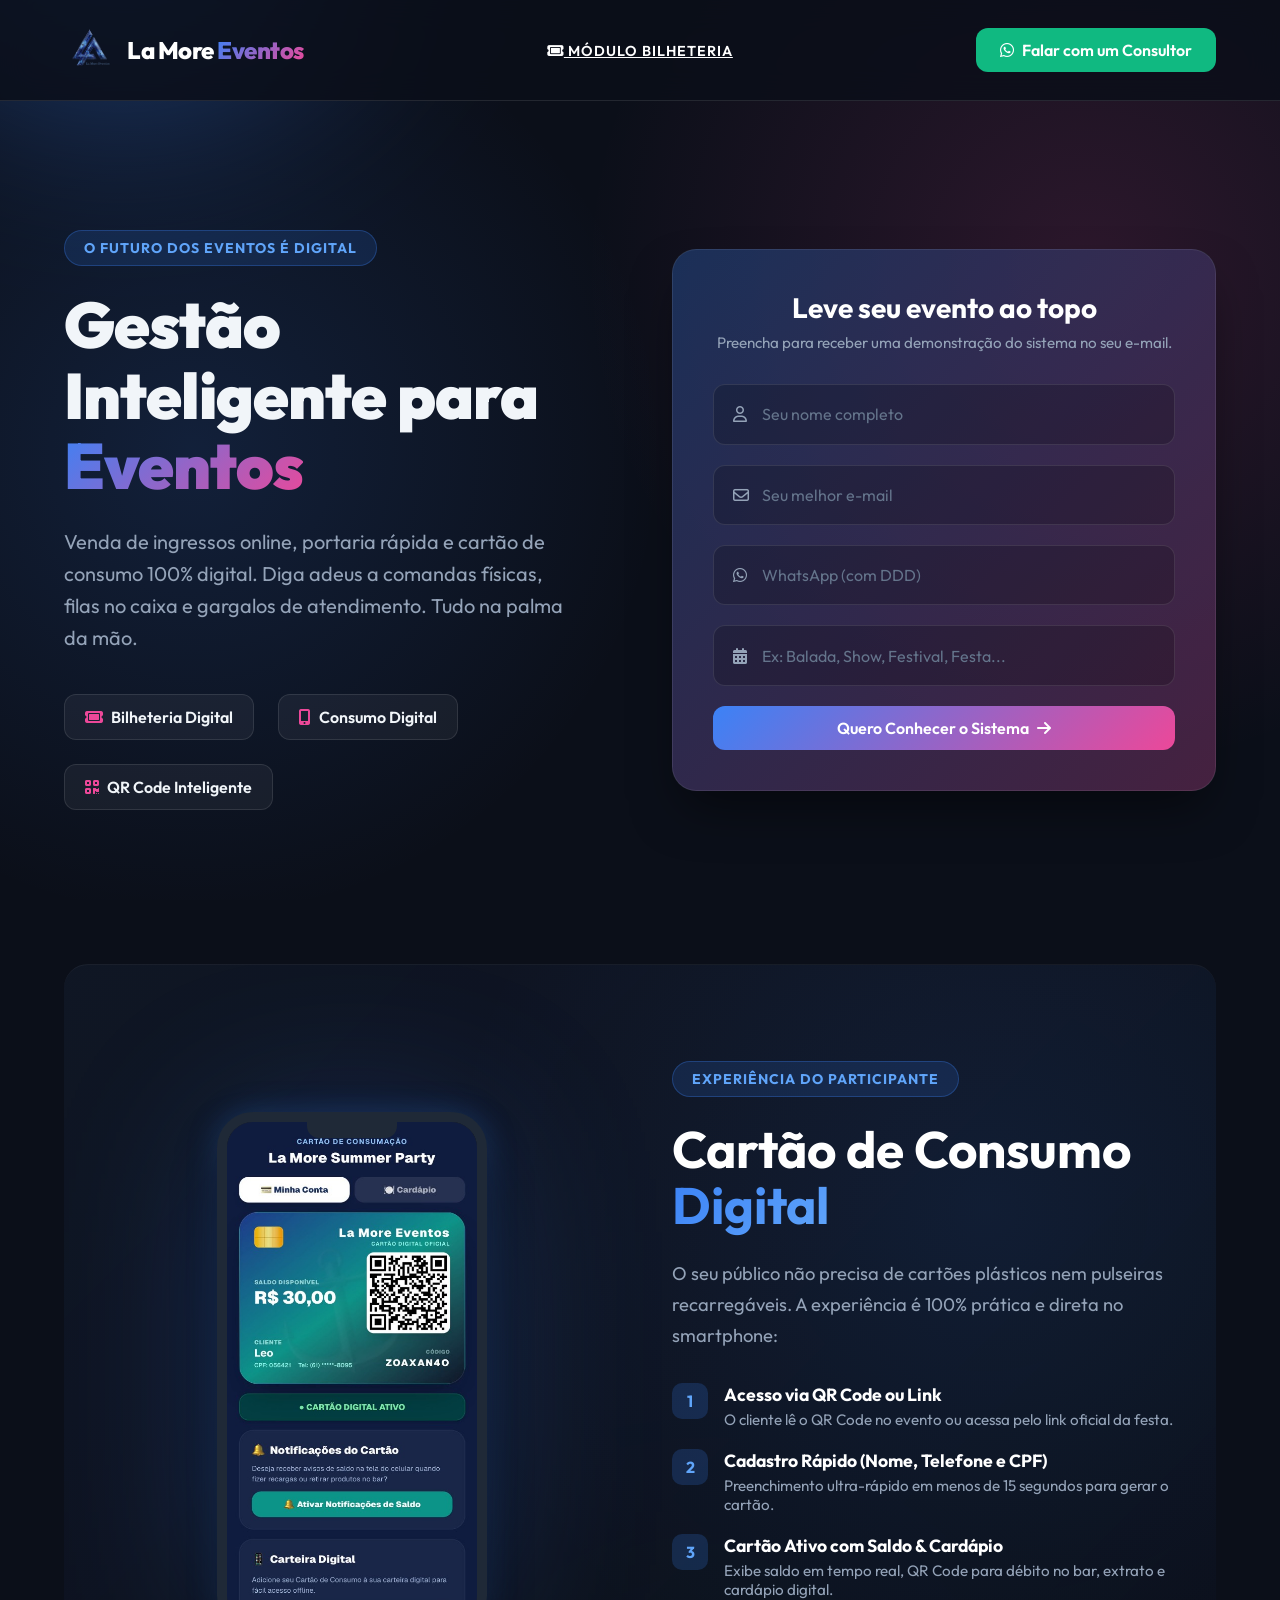
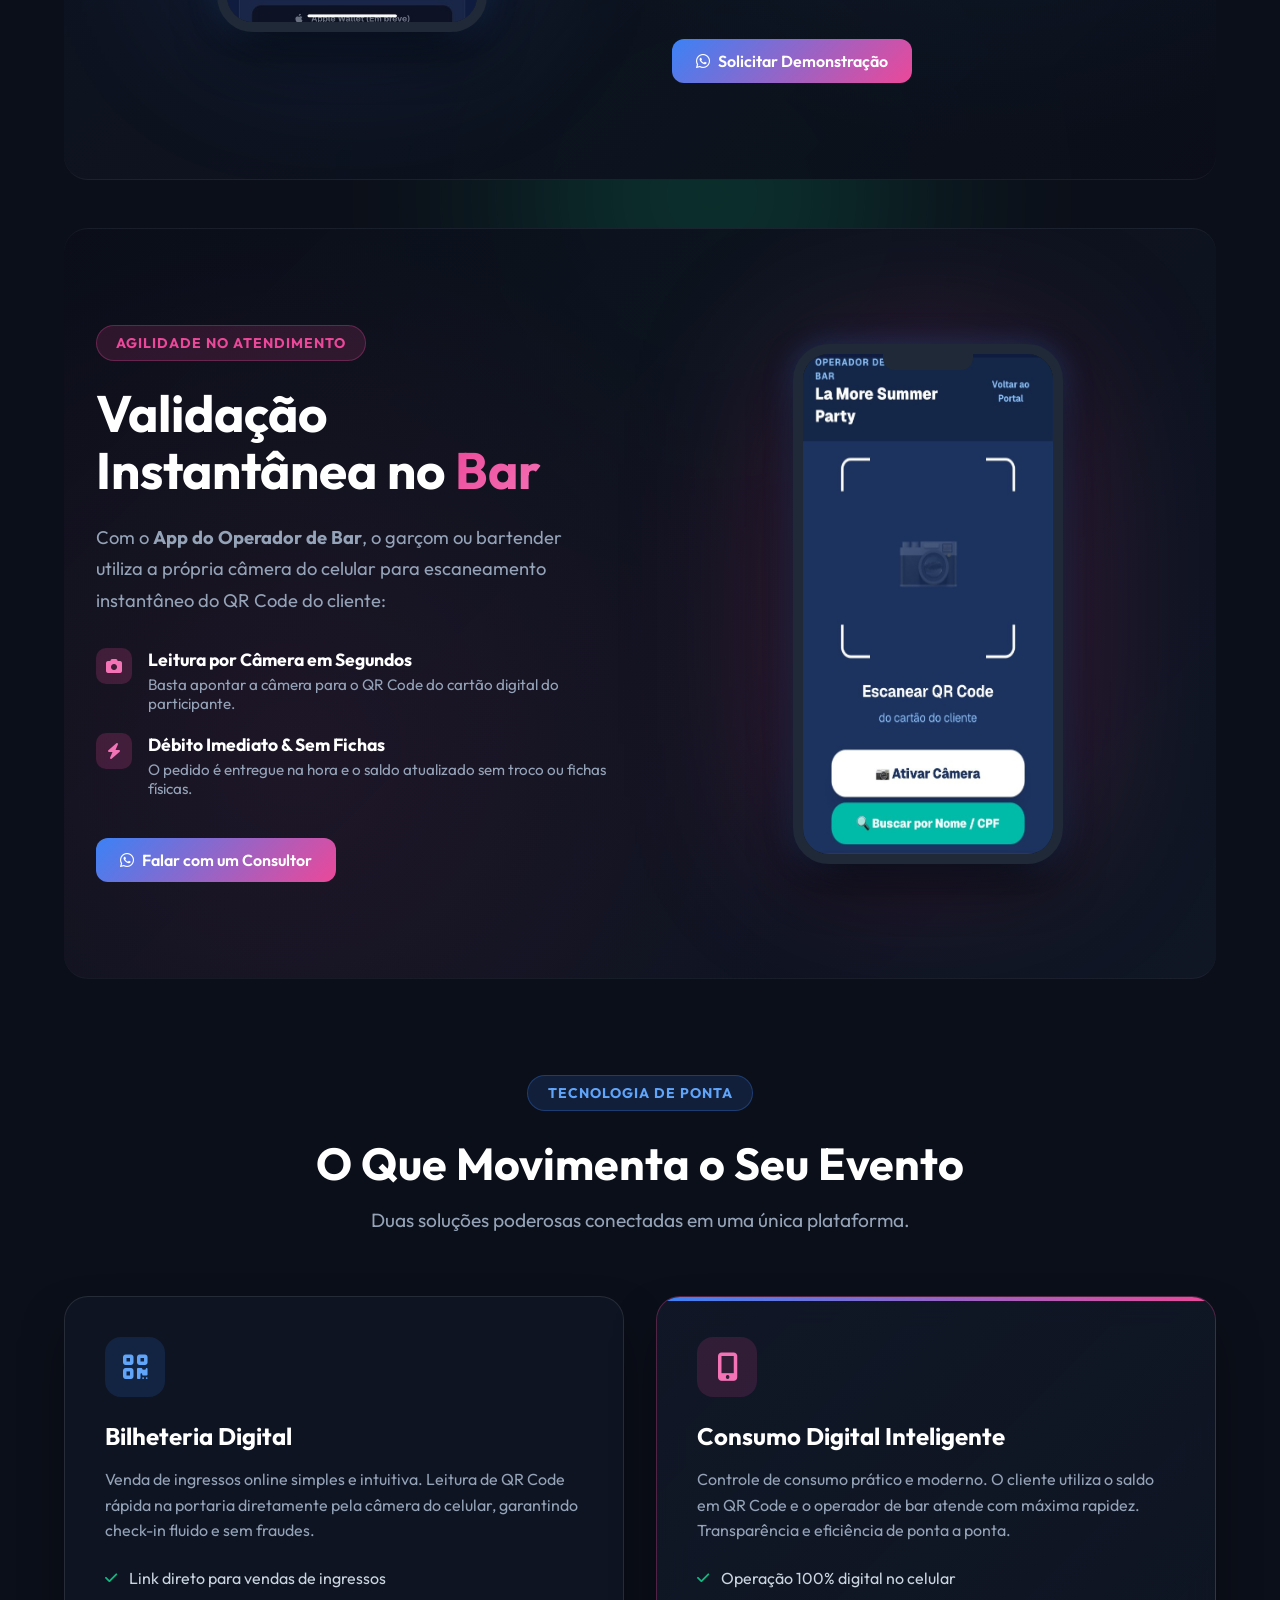
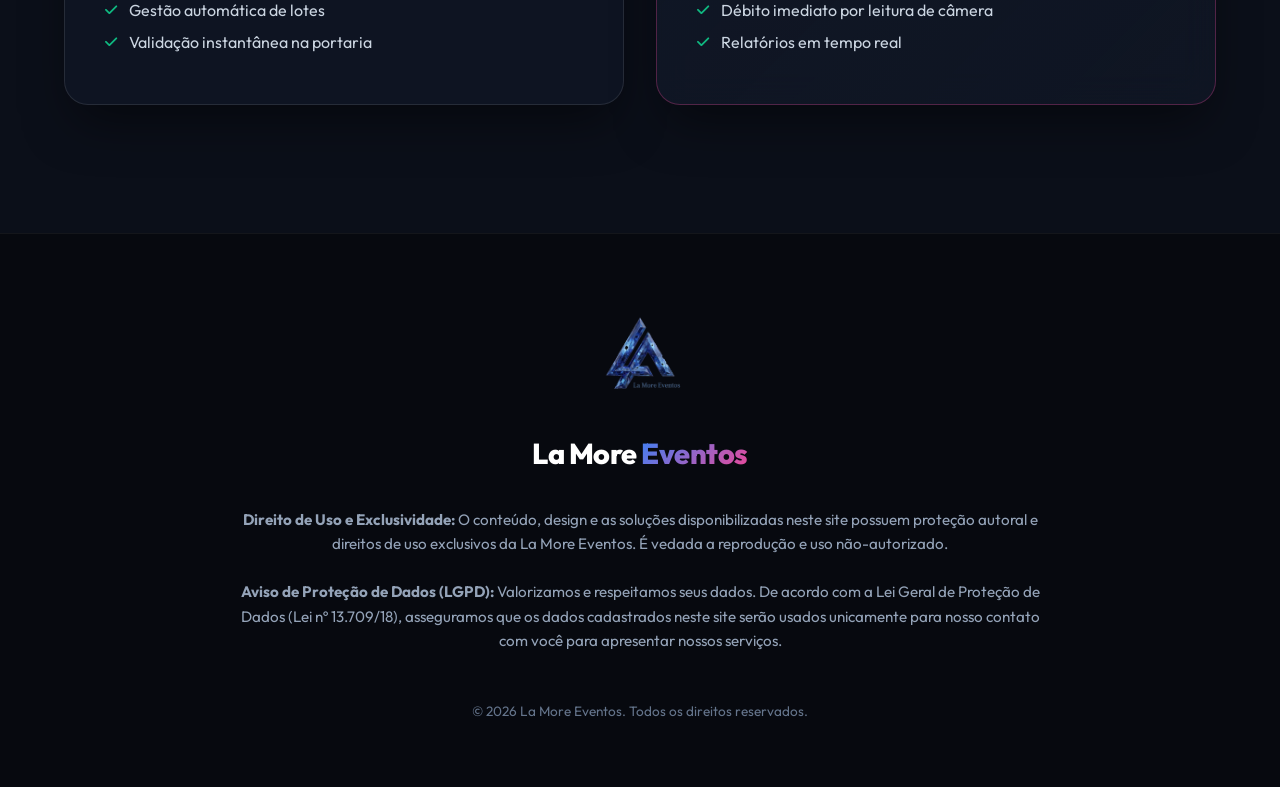
==== index.html @ 4c8edd8e "UI: Add favicon" ====
<!DOCTYPE html>
<html lang="pt-BR">
<head>
    <meta charset="UTF-8">
    <meta name="viewport" content="width=device-width, initial-scale=1.0">
    <title>La More Eventos - Bilheteria e Cartão de Consumo Digital</title>
    <link rel="icon" type="image/png" href="favicon.png">
    <meta name="description" content="A evolução da gestão de eventos. Bilheteria digital e cartão de consumo inteligente por QR Code direto no celular. Sem filas, sem cartões físicos.">
    <link rel="preconnect" href="https://fonts.googleapis.com">
    <link rel="preconnect" href="https://fonts.gstatic.com" crossorigin>
    <link href="https://fonts.googleapis.com/css2?family=Outfit:wght@300;400;500;600;700;800;900&display=swap" rel="stylesheet">
    <link rel="stylesheet" href="style.css">
    <link rel="stylesheet" href="https://cdnjs.cloudflare.com/ajax/libs/font-awesome/6.4.0/css/all.min.css">
</head>
<body>
    <!-- Background Animation -->
    <div class="blob-cont">
        <div class="blob blob1"></div>
        <div class="blob blob2"></div>
        <div class="blob blob3"></div>
    </div>

    <!-- Header / Navbar -->
    <nav class="navbar">
        <div class="logo">
            <a href="index.html" style="display: flex; align-items: center; gap: 12px; text-decoration: none;">
                <img src="logo-final.png?v=11" alt="La More Eventos Logo" style="height: 60px; width: auto; transition: transform 0.3s ease;">
                <span style="font-size: 1.5rem; font-weight: 800; color: #fff; letter-spacing: -0.5px;">La More <span style="background: linear-gradient(135deg, #3b82f6, #ec4899); -webkit-background-clip: text; -webkit-text-fill-color: transparent;">Eventos</span></span>
            </a>
        </div>
        <div class="nav-links">
            <a href="bilheteria.html" class="nav-link" style="color: #fff; font-weight: 600; text-transform: uppercase; font-size: 0.9rem; letter-spacing: 1px;"><i class="fa-solid fa-ticket"></i> Módulo Bilheteria</a>
        </div>
        <div class="nav-actions">
            <a href="https://wa.me/55?text=Ol%C3%A1%2C%20gostaria%20de%20saber%20mais%20sobre%20o%20sistema%20da%20La%20More%20Eventos!" target="_blank" class="btn btn-primary" id="chatbotBtn">
                <i class="fa-brands fa-whatsapp"></i> Falar com um Consultor
            </a>
        </div>
    </nav>

    <main class="container">
        <!-- Hero Section -->
        <section class="hero">
            <div class="hero-content fadeIn">
                <span class="badge">O Futuro dos Eventos é Digital</span>
                <h1>Gestão Inteligente para <span>Eventos</span></h1>
                <p>
                    Venda de ingressos online, portaria rápida e cartão de consumo 100% digital. Diga adeus a comandas físicas, filas no caixa e gargalos de atendimento. Tudo na palma da mão.
                </p>
                
                <div class="hero-stats">
                    <div class="stat-item">
                        <i class="fa-solid fa-ticket"></i>
                        <span>Bilheteria Digital</span>
                    </div>
                    <div class="stat-item">
                        <i class="fa-solid fa-mobile-screen-button"></i>
                        <span>Consumo Digital</span>
                    </div>
                    <div class="stat-item">
                        <i class="fa-solid fa-qrcode"></i>
                        <span>QR Code Inteligente</span>
                    </div>
                </div>
            </div>

            <!-- Form Section (Lead Capture) -->
            <div class="hero-form slideInRight">
                <div class="glass-card form-container glow-border">
                    <div class="form-header">
                        <h3>Leve seu evento ao topo</h3>
                        <p>Preencha para receber uma demonstração do sistema no seu e-mail.</p>
                    </div>

                    <form id="leadForm" action="https://formsubmit.co/leocavalcanti.ss@gmail.com" method="POST">
                        <input type="hidden" name="_captcha" value="false">
                        <input type="hidden" name="_subject" value="Novo Cadastro de Produtor - La More Eventos">
                        <input type="hidden" name="_template" value="table">
                        
                        <div class="input-group">
                            <i class="fa-regular fa-user"></i>
                            <input type="text" name="nome" placeholder="Seu nome completo" required />
                        </div>
                        
                        <div class="input-group">
                            <i class="fa-regular fa-envelope"></i>
                            <input type="email" name="email" placeholder="Seu melhor e-mail" required />
                        </div>

                        <div class="input-group">
                            <i class="fa-brands fa-whatsapp"></i>
                            <input type="text" name="whatsapp" placeholder="WhatsApp (com DDD)" required />
                        </div>
                        
                        <div class="input-group">
                            <i class="fa-solid fa-calendar-days"></i>
                            <input type="text" name="tipo_evento" placeholder="Ex: Balada, Show, Festival, Festa..." required />
                        </div>

                        <button type="submit" class="btn btn-gradient w-100" id="submitBtn">
                            Quero Conhecer o Sistema <i class="fa-solid fa-arrow-right"></i>
                        </button>
                    </form>
                    
                    <div id="successMessage" class="success-message hidden">
                        <i class="fa-solid fa-circle-check"></i>
                        <p>Cadastro realizado com sucesso!</p>
                    </div>
                </div>
            </div>
        </section>

        <!-- SEÇÃO 1: CARTÃO DE CONSUMO DIGITAL (VISÃO DO CLIENTE) -->
        <section class="impact-section" style="padding: 6rem 0; background: linear-gradient(135deg, rgba(17,24,39,0.85), rgba(11,15,25,0.95)); border-top: 1px solid rgba(255,255,255,0.05); border-bottom: 1px solid rgba(255,255,255,0.05); position: relative; overflow: hidden; margin-top: 4rem; border-radius: 24px;">
            <div style="position: absolute; top: 0; right: 0; width: 100%; height: 100%; background: radial-gradient(circle at 80% 30%, rgba(59,130,246,0.1), transparent 50%); pointer-events: none;"></div>
            
            <div style="display: grid; grid-template-columns: repeat(auto-fit, minmax(320px, 1fr)); gap: 4rem; align-items: center; padding: 0 2rem;">
                
                <!-- Mockup Cartão do Cliente -->
                <div class="impact-image fadeIn" style="display: flex; justify-content: center; position: relative;">
                    <div class="smartphone-mockup">
                        <div class="smartphone-notch"></div>
                        <img src="cartao-cliente.jpg" alt="Cartão de Consumo Digital La More Eventos" class="app-screen">
                    </div>
                    <div style="position: absolute; top: 50%; left: 50%; transform: translate(-50%, -50%); width: 260px; height: 480px; background: var(--primary); filter: blur(90px); opacity: 0.25; z-index: -1;"></div>
                </div>

                <!-- Texto Explicativo Cartão do Cliente -->
                <div class="impact-text slideInRight">
                    <span class="badge" style="color: #60a5fa; background: rgba(59,130,246,0.15); border-color: rgba(59,130,246,0.3);">Experiência do Participante</span>
                    <h2 style="font-size: clamp(2rem, 4vw, 3.2rem); line-height: 1.1; margin-bottom: 1.5rem; color: #fff;">
                        Cartão de Consumo <span style="background: linear-gradient(135deg, var(--primary), #60a5fa); -webkit-background-clip: text; -webkit-text-fill-color: transparent;">Digital</span>
                    </h2>
                    <p style="color: var(--text-muted); font-size: 1.15rem; line-height: 1.7; margin-bottom: 2rem;">
                        O seu público não precisa de cartões plásticos nem pulseiras recarregáveis. A experiência é 100% prática e direta no smartphone:
                    </p>

                    <div style="display: flex; flex-direction: column; gap: 1.25rem; margin-bottom: 2.5rem;">
                        <div style="display: flex; gap: 1rem; align-items: flex-start;">
                            <div style="background: rgba(59,130,246,0.2); color: #60a5fa; width: 36px; height: 36px; border-radius: 10px; display: flex; align-items: center; justify-content: center; font-weight: 700; flex-shrink: 0;">1</div>
                            <div>
                                <h4 style="color: #fff; font-size: 1.1rem; margin-bottom: 0.25rem;">Acesso via QR Code ou Link</h4>
                                <p style="color: var(--text-muted); font-size: 0.95rem;">O cliente lê o QR Code no evento ou acessa pelo link oficial da festa.</p>
                            </div>
                        </div>

                        <div style="display: flex; gap: 1rem; align-items: flex-start;">
                            <div style="background: rgba(59,130,246,0.2); color: #60a5fa; width: 36px; height: 36px; border-radius: 10px; display: flex; align-items: center; justify-content: center; font-weight: 700; flex-shrink: 0;">2</div>
                            <div>
                                <h4 style="color: #fff; font-size: 1.1rem; margin-bottom: 0.25rem;">Cadastro Rápido (Nome, Telefone e CPF)</h4>
                                <p style="color: var(--text-muted); font-size: 0.95rem;">Preenchimento ultra-rápido em menos de 15 segundos para gerar o cartão.</p>
                            </div>
                        </div>

                        <div style="display: flex; gap: 1rem; align-items: flex-start;">
                            <div style="background: rgba(59,130,246,0.2); color: #60a5fa; width: 36px; height: 36px; border-radius: 10px; display: flex; align-items: center; justify-content: center; font-weight: 700; flex-shrink: 0;">3</div>
                            <div>
                                <h4 style="color: #fff; font-size: 1.1rem; margin-bottom: 0.25rem;">Cartão Ativo com Saldo &amp; Cardápio</h4>
                                <p style="color: var(--text-muted); font-size: 0.95rem;">Exibe saldo em tempo real, QR Code para débito no bar, extrato e cardápio digital.</p>
                            </div>
                        </div>
                    </div>

                    <a href="https://wa.me/55?text=Quero%20conhecer%20o%20Cart%C3%A3o%20de%20Consumo%20Digital!" target="_blank" class="btn btn-gradient">
                        <i class="fa-brands fa-whatsapp"></i> Solicitar Demonstração
                    </a>
                </div>

            </div>
        </section>

        <!-- SEÇÃO 2: VALIDAÇÃO DO OPERADOR (VISÃO DA EQUIPE DO BAR) -->
        <section class="impact-section" style="padding: 6rem 0; background: linear-gradient(135deg, rgba(11,15,25,0.95), rgba(17,24,39,0.85)); border-top: 1px solid rgba(255,255,255,0.05); border-bottom: 1px solid rgba(255,255,255,0.05); position: relative; overflow: hidden; margin-top: 3rem; border-radius: 24px;">
            <div style="position: absolute; top: 0; left: 0; width: 100%; height: 100%; background: radial-gradient(circle at 20% 70%, rgba(236,72,153,0.08), transparent 50%); pointer-events: none;"></div>
            
            <div style="display: grid; grid-template-columns: repeat(auto-fit, minmax(320px, 1fr)); gap: 4rem; align-items: center; padding: 0 2rem;">
                
                <!-- Texto Operador de Bar -->
                <div class="impact-text slideInRight">
                    <span class="badge" style="color: var(--secondary); background: rgba(236,72,153,0.15); border-color: rgba(236,72,153,0.3);">Agilidade no Atendimento</span>
                    <h2 style="font-size: clamp(2rem, 4vw, 3.2rem); line-height: 1.1; margin-bottom: 1.5rem; color: #fff;">
                        Validação Instantânea no <span style="background: linear-gradient(135deg, var(--secondary), #f472b6); -webkit-background-clip: text; -webkit-text-fill-color: transparent;">Bar</span>
                    </h2>
                    <p style="color: var(--text-muted); font-size: 1.15rem; line-height: 1.7; margin-bottom: 2rem;">
                        Com o <strong>App do Operador de Bar</strong>, o garçom ou bartender utiliza a própria câmera do celular para escaneamento instantâneo do QR Code do cliente:
                    </p>

                    <div style="display: flex; flex-direction: column; gap: 1.25rem; margin-bottom: 2.5rem;">
                        <div style="display: flex; gap: 1rem; align-items: flex-start;">
                            <div style="background: rgba(236,72,153,0.2); color: #f472b6; width: 36px; height: 36px; border-radius: 10px; display: flex; align-items: center; justify-content: center; font-weight: 700; flex-shrink: 0;"><i class="fa-solid fa-camera"></i></div>
                            <div>
                                <h4 style="color: #fff; font-size: 1.1rem; margin-bottom: 0.25rem;">Leitura por Câmera em Segundos</h4>
                                <p style="color: var(--text-muted); font-size: 0.95rem;">Basta apontar a câmera para o QR Code do cartão digital do participante.</p>
                            </div>
                        </div>

                        <div style="display: flex; gap: 1rem; align-items: flex-start;">
                            <div style="background: rgba(236,72,153,0.2); color: #f472b6; width: 36px; height: 36px; border-radius: 10px; display: flex; align-items: center; justify-content: center; font-weight: 700; flex-shrink: 0;"><i class="fa-solid fa-bolt"></i></div>
                            <div>
                                <h4 style="color: #fff; font-size: 1.1rem; margin-bottom: 0.25rem;">Débito Imediato &amp; Sem Fichas</h4>
                                <p style="color: var(--text-muted); font-size: 0.95rem;">O pedido é entregue na hora e o saldo atualizado sem troco ou fichas físicas.</p>
                            </div>
                        </div>
                    </div>

                    <a href="https://wa.me/55?text=Quero%20saber%20como%20funciona%20o%20App%20do%20Operador!" target="_blank" class="btn btn-gradient">
                        <i class="fa-brands fa-whatsapp"></i> Falar com um Consultor
                    </a>
                </div>

                <!-- Mockup App Operador -->
                <div class="impact-image fadeIn" style="display: flex; justify-content: center; position: relative;">
                    <div class="smartphone-mockup">
                        <div class="smartphone-notch"></div>
                        <img src="app-operador.jpg" alt="App do Operador de Bar - Leitor de QR Code" class="app-screen">
                    </div>
                    <div style="position: absolute; top: 50%; left: 50%; transform: translate(-50%, -50%); width: 260px; height: 480px; background: var(--secondary); filter: blur(90px); opacity: 0.25; z-index: -1;"></div>
                </div>

            </div>
        </section>

        <!-- Seção de Recursos Principais (100% Digital) -->
        <section class="features-section" style="padding: 6rem 0 4rem;">
            <div style="text-align: center; margin-bottom: 4rem;">
                <span class="badge" style="background: rgba(59, 130, 246, 0.15); color: #60a5fa; border-color: rgba(59, 130, 246, 0.3);">Tecnologia de Ponta</span>
                <h2 style="font-size: 2.8rem; margin-bottom: 1rem; color: #fff;">O Que Movimenta o Seu Evento</h2>
                <p style="color: var(--text-muted); font-size: 1.2rem; max-width: 600px; margin: 0 auto;">Duas soluções poderosas conectadas em uma única plataforma.</p>
            </div>
            
            <div class="features-grid" style="grid-template-columns: repeat(auto-fit, minmax(320px, 1fr));">
                <!-- Bilheteria -->
                <div class="glass-card feature-card">
                    <div class="feature-icon icon-blue">
                        <i class="fa-solid fa-qrcode"></i>
                    </div>
                    <h3>Bilheteria Digital</h3>
                    <p>Venda de ingressos online simples e intuitiva. Leitura de QR Code rápida na portaria diretamente pela câmera do celular, garantindo check-in fluido e sem fraudes.</p>
                    <ul class="feature-list">
                        <li><i class="fa-solid fa-check"></i> Link direto para vendas de ingressos</li>
                        <li><i class="fa-solid fa-check"></i> Gestão automática de lotes</li>
                        <li><i class="fa-solid fa-check"></i> Validação instantânea na portaria</li>
                    </ul>
                </div>

                <!-- Consumo Digital -->
                <div class="glass-card feature-card highlight-card">
                    <div class="feature-icon icon-pink">
                        <i class="fa-solid fa-mobile-screen-button"></i>
                    </div>
                    <h3>Consumo Digital Inteligente</h3>
                    <p>Controle de consumo prático e moderno. O cliente utiliza o saldo em QR Code e o operador de bar atende com máxima rapidez. Transparência e eficiência de ponta a ponta.</p>
                    <ul class="feature-list">
                        <li><i class="fa-solid fa-check"></i> Operação 100% digital no celular</li>
                        <li><i class="fa-solid fa-check"></i> Débito imediato por leitura de câmera</li>
                        <li><i class="fa-solid fa-check"></i> Relatórios em tempo real</li>
                    </ul>
                </div>
            </div>
        </section>

    </main>

    <!-- Footer - LGPD / Exclusividade -->
    <footer class="footer-section">
        <div class="footer-content">
            <div class="footer-logo" style="margin-bottom: 2rem; display: flex; flex-direction: column; align-items: center; justify-content: center; gap: 0.75rem;">
                <img src="logo-final.png?v=11" alt="La More Eventos Logo" style="height: 120px; width: auto; margin: 0 auto;">
                <span style="font-size: 1.8rem; font-weight: 800; color: #fff; letter-spacing: -0.5px;">La More <span style="background: linear-gradient(135deg, #3b82f6, #ec4899); -webkit-background-clip: text; -webkit-text-fill-color: transparent;">Eventos</span></span>
            </div>
            <p style="margin-bottom: 1.5rem;"><strong>Direito de Uso e Exclusividade:</strong> O conteúdo, design e as soluções disponibilizadas neste site possuem proteção autoral e direitos de uso exclusivos da La More Eventos. É vedada a reprodução e uso não-autorizado.</p>
            <p style="margin-bottom: 1.5rem;"><strong>Aviso de Proteção de Dados (LGPD):</strong> Valorizamos e respeitamos seus dados. De acordo com a Lei Geral de Proteção de Dados (Lei nº 13.709/18), asseguramos que os dados cadastrados neste site serão usados unicamente para nosso contato com você para apresentar nossos serviços.</p>
            <p class="copyright">&copy; 2026 La More Eventos. Todos os direitos reservados.</p>
        </div>
    </footer>

    <script src="script.js"></script>
</body>
</html>
---- style.css ----
:root {
    --bg-color: #0b0f19; /* dark blue/black */
    --text-color: #f1f5f9; /* slate-100 */
    --text-muted: #94a3b8; /* slate-400 */
    --primary: #3b82f6; /* blue-500 */
    --primary-hover: #2563eb;
    --secondary: #ec4899; /* pink-500 */
    --success: #10b981; /* emerald-500 */
    
    --glass-bg: rgba(17, 24, 39, 0.7);
    --glass-border: rgba(255, 255, 255, 0.1);
    --font-main: 'Outfit', sans-serif;
}

* {
    margin: 0;
    padding: 0;
    box-sizing: border-box;
    font-family: var(--font-main);
}

body {
    background-color: var(--bg-color);
    background-image: 
        radial-gradient(circle at 15% 50%, rgba(59, 130, 246, 0.15), transparent 40%),
        radial-gradient(circle at 85% 30%, rgba(236, 72, 153, 0.15), transparent 40%);
    background-attachment: fixed;
    color: var(--text-color);
    min-height: 100vh;
    overflow-x: hidden;
    position: relative;
    z-index: 1;
}

/* Background Animations */
.blob-cont {
    position: absolute;
    top: 0;
    left: 0;
    width: 100%;
    height: 100%;
    overflow: hidden;
    z-index: -1;
}

.blob {
    position: absolute;
    filter: blur(100px);
    opacity: 0.4;
    border-radius: 50%;
    animation: float 12s infinite alternate ease-in-out;
}

.blob1 {
    top: -10%;
    left: -10%;
    width: 500px;
    height: 500px;
    background: var(--primary);
    animation-delay: 0s;
}

.blob2 {
    bottom: -20%;
    right: -10%;
    width: 600px;
    height: 600px;
    background: var(--secondary);
    animation-delay: 2s;
}

.blob3 {
    top: 40%;
    left: 40%;
    width: 400px;
    height: 400px;
    background: var(--success);
    animation-delay: 4s;
    opacity: 0.2;
}

@keyframes float {
    0% { transform: translate(0, 0) scale(1); }
    100% { transform: translate(40px, -60px) scale(1.1); }
}

/* Navbar */
.navbar {
    display: flex;
    justify-content: space-between;
    align-items: center;
    padding: 1.25rem 5%;
    background: rgba(11, 15, 25, 0.85);
    backdrop-filter: blur(16px);
    -webkit-backdrop-filter: blur(16px);
    border-bottom: 1px solid var(--glass-border);
    position: fixed;
    width: 100%;
    top: 0;
    z-index: 100;
}

.logo {
    display: flex;
    align-items: center;
    gap: 0.5rem;
    font-size: 1.75rem;
    font-weight: 800;
    color: #fff;
    letter-spacing: -0.5px;
}

.logo i {
    color: var(--primary);
}

.nav-slogan {
    font-weight: 700;
    font-size: 1.1rem;
    background: linear-gradient(135deg, var(--primary), var(--secondary));
    -webkit-background-clip: text;
    -webkit-text-fill-color: transparent;
    text-transform: uppercase;
    letter-spacing: 2px;
    display: none;
}

@media (min-width: 768px) {
    .nav-slogan {
        display: block;
    }
}

/* Buttons */
.btn {
    display: inline-flex;
    align-items: center;
    justify-content: center;
    gap: 0.5rem;
    padding: 0.75rem 1.5rem;
    border-radius: 12px;
    font-weight: 600;
    text-decoration: none;
    cursor: pointer;
    transition: all 0.3s ease;
    border: none;
    font-size: 1rem;
}

.btn-primary {
    background: var(--success);
    color: white;
}

.btn-primary:hover {
    background: #059669;
    transform: translateY(-2px);
    box-shadow: 0 10px 25px -5px rgba(16, 185, 129, 0.5);
}

.btn-gradient {
    background: linear-gradient(135deg, var(--primary), var(--secondary));
    color: white;
}

.btn-gradient:hover {
    transform: translateY(-2px);
    box-shadow: 0 10px 25px -5px rgba(236, 72, 153, 0.5);
}

.w-100 {
    width: 100%;
}

/* Layout */
.container {
    max-width: 1280px;
    margin: 0 auto;
    padding: 140px 5% 4rem;
}

.hero {
    display: grid;
    grid-template-columns: 1fr;
    gap: 4rem;
    align-items: center;
    min-height: calc(100vh - 140px);
}

@media (min-width: 992px) {
    .hero {
        grid-template-columns: 1fr 1fr;
    }
}

/* Hero Content */
.badge {
    display: inline-block;
    padding: 0.5rem 1.2rem;
    background: rgba(59, 130, 246, 0.15);
    color: #60a5fa;
    border-radius: 20px;
    font-size: 0.875rem;
    font-weight: 700;
    margin-bottom: 1.5rem;
    border: 1px solid rgba(59, 130, 246, 0.3);
    text-transform: uppercase;
    letter-spacing: 1px;
}

.hero-content h1 {
    font-size: clamp(2.5rem, 5vw, 4.5rem);
    line-height: 1.1;
    margin-bottom: 1.5rem;
    font-weight: 900;
    letter-spacing: -1px;
}

.hero-content h1 span {
    background: linear-gradient(135deg, var(--primary), var(--secondary));
    -webkit-background-clip: text;
    -webkit-text-fill-color: transparent;
}

.hero-content p {
    color: var(--text-muted);
    font-size: 1.25rem;
    line-height: 1.6;
    margin-bottom: 2.5rem;
    max-width: 500px;
}

.hero-stats {
    display: flex;
    gap: 1.5rem;
    flex-wrap: wrap;
}

.stat-item {
    display: flex;
    align-items: center;
    gap: 0.5rem;
    background: rgba(255,255,255,0.05);
    padding: 0.75rem 1.25rem;
    border-radius: 12px;
    border: 1px solid var(--glass-border);
    font-weight: 600;
}
.stat-item i {
    color: var(--secondary);
}

/* Glass Card */
.glass-card {
    background: var(--glass-bg);
    backdrop-filter: blur(16px);
    -webkit-backdrop-filter: blur(16px);
    border: 1px solid var(--glass-border);
    border-radius: 24px;
    padding: 2.5rem;
    box-shadow: 0 25px 50px -12px rgba(0, 0, 0, 0.5);
}

.glow-border {
    position: relative;
}
.glow-border::before {
    content: '';
    position: absolute;
    top: -1px; right: -1px; bottom: -1px; left: -1px;
    background: linear-gradient(135deg, rgba(59,130,246,0.5), rgba(236,72,153,0.5));
    border-radius: 25px;
    z-index: -1;
    opacity: 0.5;
    transition: opacity 0.3s;
}

.form-header {
    margin-bottom: 2rem;
    text-align: center;
}

.form-header h3 {
    font-size: 1.75rem;
    margin-bottom: 0.5rem;
    color: #fff;
}

.form-header p {
    color: var(--text-muted);
    font-size: 0.95rem;
}

.input-group {
    position: relative;
    margin-bottom: 1.25rem;
}

.input-group i {
    position: absolute;
    left: 1.25rem;
    top: 50%;
    transform: translateY(-50%);
    color: var(--text-muted);
}

.input-group input {
    width: 100%;
    padding: 1.2rem 1rem 1.2rem 3rem;
    background: rgba(0, 0, 0, 0.2);
    border: 1px solid rgba(255, 255, 255, 0.1);
    border-radius: 12px;
    color: #fff;
    font-size: 1rem;
    transition: all 0.3s;
}

.input-group input:focus {
    outline: none;
    border-color: var(--primary);
    background: rgba(0, 0, 0, 0.4);
    box-shadow: 0 0 0 3px rgba(59, 130, 246, 0.25);
}

.input-group input::placeholder {
    color: #64748b;
}

.success-message {
    margin-top: 1.5rem;
    padding: 1rem;
    background: rgba(16, 185, 129, 0.15);
    border: 1px solid rgba(16, 185, 129, 0.3);
    border-radius: 12px;
    color: #34d399;
    display: flex;
    align-items: center;
    gap: 0.75rem;
    font-weight: 600;
}
.hidden { display: none; }

/* Features Section */
.features-grid {
    display: grid;
    grid-template-columns: repeat(auto-fit, minmax(320px, 1fr));
    gap: 2rem;
}

.feature-card {
    transition: transform 0.3s ease;
    display: flex;
    flex-direction: column;
}

.feature-card:hover {
    transform: translateY(-5px);
}

.highlight-card {
    background: linear-gradient(135deg, rgba(17,24,39,0.9), rgba(17,24,39,0.7));
    border: 1px solid rgba(236,72,153,0.3);
    position: relative;
    overflow: hidden;
}

.highlight-card::after {
    content: '';
    position: absolute;
    top: 0; left: 0; right: 0;
    height: 4px;
    background: linear-gradient(90deg, var(--primary), var(--secondary));
}

.feature-icon {
    width: 60px;
    height: 60px;
    border-radius: 16px;
    display: flex;
    align-items: center;
    justify-content: center;
    font-size: 1.75rem;
    margin-bottom: 1.5rem;
}

.icon-blue { background: rgba(59,130,246,0.15); color: #60a5fa; }
.icon-pink { background: rgba(236,72,153,0.15); color: #f472b6; }
.icon-green { background: rgba(16,185,129,0.15); color: #34d399; }

.feature-card h3 {
    font-size: 1.5rem;
    margin-bottom: 1rem;
    color: #fff;
}

.feature-card p {
    color: var(--text-muted);
    line-height: 1.6;
    margin-bottom: 1.5rem;
    flex-grow: 1;
}

.feature-list {
    list-style: none;
    color: #cbd5e1;
}

.feature-list li {
    margin-bottom: 0.75rem;
    display: flex;
    align-items: center;
    gap: 0.75rem;
}

.feature-list li i {
    color: var(--success);
    font-size: 0.875rem;
}

/* Equipamentos Banner */
.banner-equipamentos {
    display: flex;
    flex-wrap: wrap;
    align-items: center;
    gap: 3rem;
    background: linear-gradient(135deg, rgba(30,58,138,0.2), rgba(131,24,67,0.2));
    border: 1px solid rgba(255,255,255,0.1);
}

.banner-content {
    flex: 1;
    min-width: 300px;
}

.banner-content h2 {
    font-size: 2.5rem;
    margin-bottom: 1rem;
    color: #fff;
}

.banner-content p {
    color: var(--text-muted);
    font-size: 1.15rem;
    margin-bottom: 2rem;
    line-height: 1.6;
}

.hw-list {
    display: grid;
    grid-template-columns: 1fr 1fr;
    gap: 1rem;
}

.hw-item {
    display: flex;
    align-items: center;
    gap: 0.75rem;
    background: rgba(0,0,0,0.3);
    padding: 1rem;
    border-radius: 12px;
    font-weight: 600;
    border: 1px solid rgba(255,255,255,0.05);
}
.hw-item i { color: var(--primary); }

.banner-images {
    flex: 1;
    min-width: 300px;
    position: relative;
    height: 300px;
    display: flex;
    justify-content: center;
    align-items: center;
}

.img-float-1, .img-float-2 {
    position: absolute;
    max-width: 200px;
    border-radius: 16px;
    box-shadow: 0 20px 40px rgba(0,0,0,0.5);
    animation: floatImg 6s infinite alternate ease-in-out;
}

.img-float-1 {
    left: 10%;
    z-index: 2;
    animation-delay: 0s;
}

.img-float-2 {
    right: 10%;
    top: -20px;
    z-index: 1;
    animation-delay: -3s;
}

@keyframes floatImg {
    0% { transform: translateY(0); }
    100% { transform: translateY(-15px); }
}

/* Footer */
.footer-section {
    background: rgba(0,0,0,0.4);
    padding: 4rem 5%;
    border-top: 1px solid rgba(255,255,255,0.05);
    text-align: center;
}

.footer-content {
    max-width: 800px;
    margin: 0 auto;
    color: var(--text-muted);
    font-size: 0.95rem;
    line-height: 1.6;
}

.footer-logo {
    display: flex;
    align-items: center;
    justify-content: center;
    gap: 0.5rem;
    margin-bottom: 2rem;
}

.copyright {
    font-size: 0.85rem;
    margin-top: 3rem;
    color: #64748b;
}

/* Animations */
.fadeIn { animation: fadeIn 1s ease-out forwards; }
.slideInRight { animation: slideInRight 1s ease-out forwards; }
@keyframes fadeIn {
    from { opacity: 0; transform: translateY(20px); }
    to { opacity: 1; transform: translateY(0); }
}
@keyframes slideInRight {
    from { opacity: 0; transform: translateX(30px); }
    to { opacity: 1; transform: translateX(0); }
}

/* Smartphone Mockups */
.smartphone-mockup {
    position: relative;
    width: 270px;
    height: 520px;
    border: 10px solid #1f2937;
    border-radius: 36px;
    background: #0b0f19;
    box-shadow: 0 25px 50px -12px rgba(0,0,0,0.8), 0 0 30px rgba(59, 130, 246, 0.25), inset 0 0 0 2px rgba(255,255,255,0.1);
    overflow: hidden;
    z-index: 10;
}

.smartphone-notch {
    position: absolute;
    top: 0;
    left: 50%;
    transform: translateX(-50%);
    width: 90px;
    height: 16px;
    background: #1f2937;
    border-bottom-left-radius: 12px;
    border-bottom-right-radius: 12px;
    z-index: 20;
}

.app-screen {
    width: 100%;
    height: 100%;
    object-fit: fill;
    display: block;
}
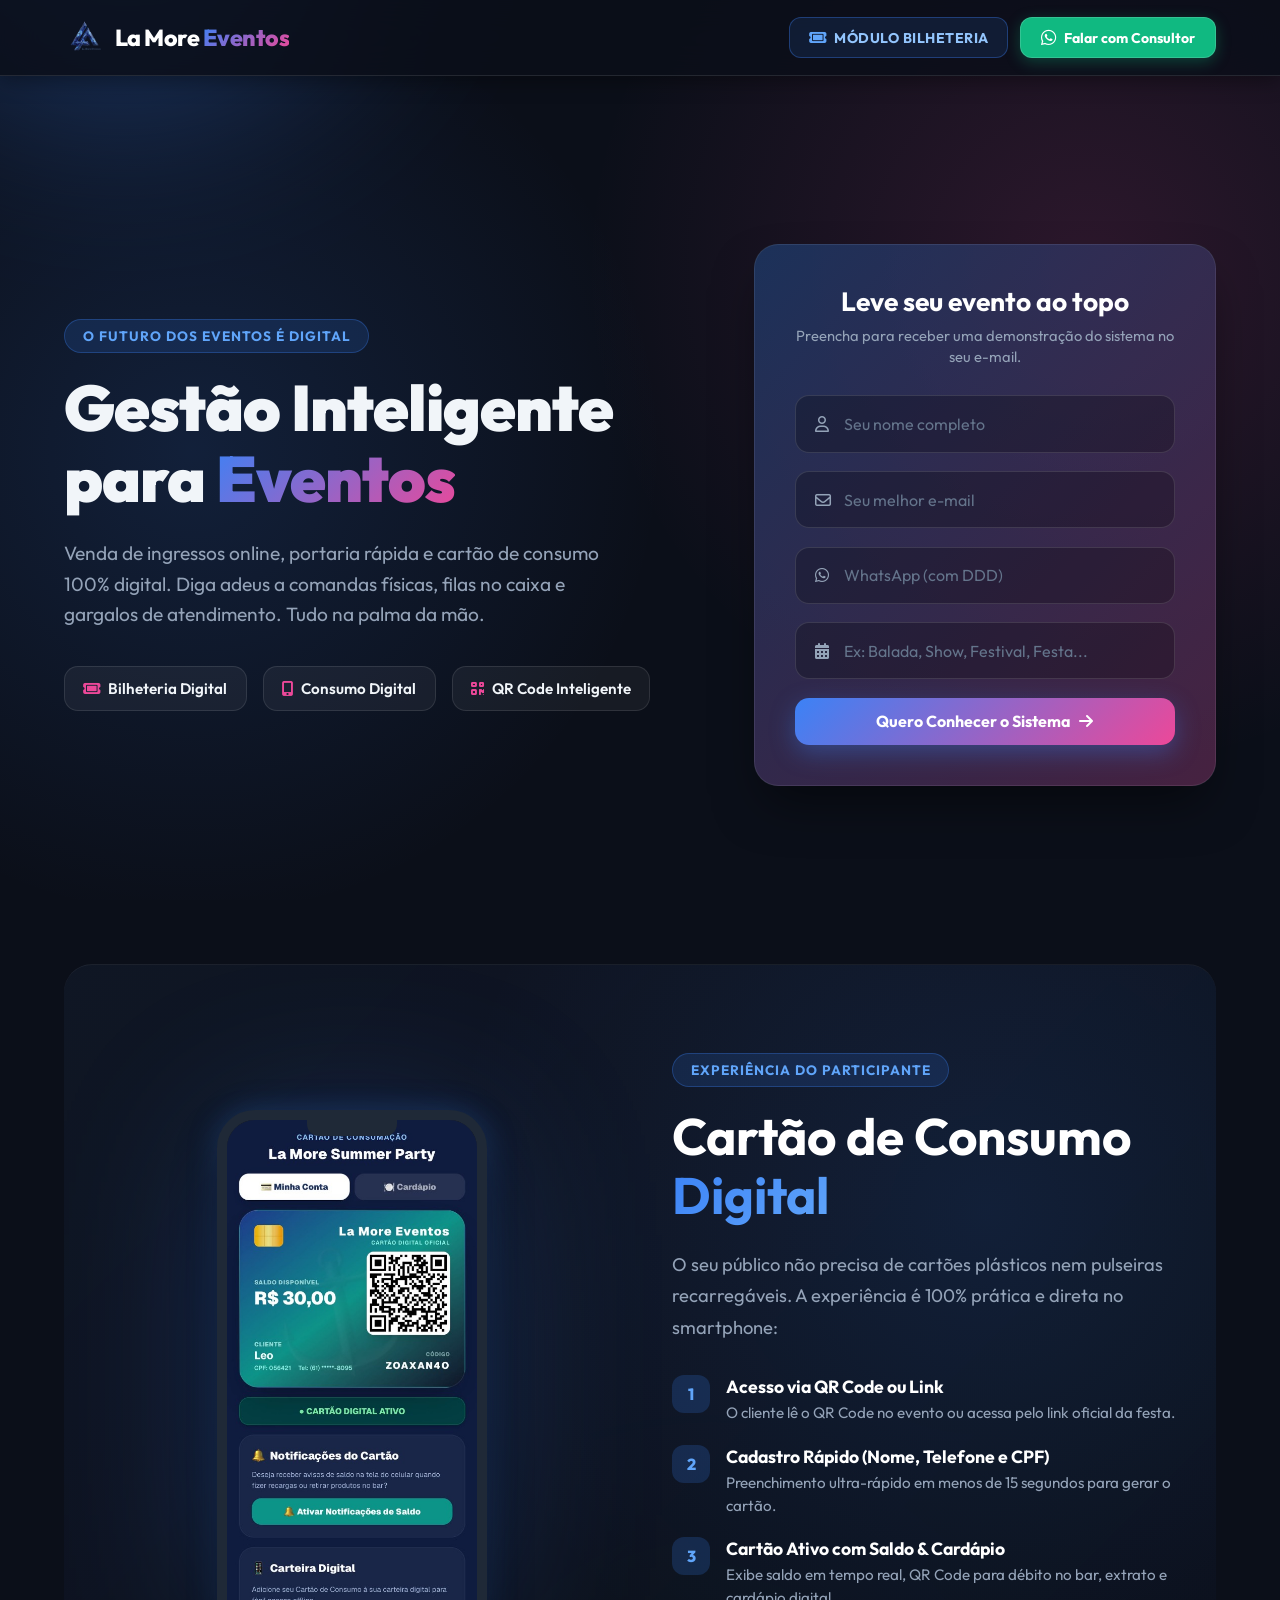
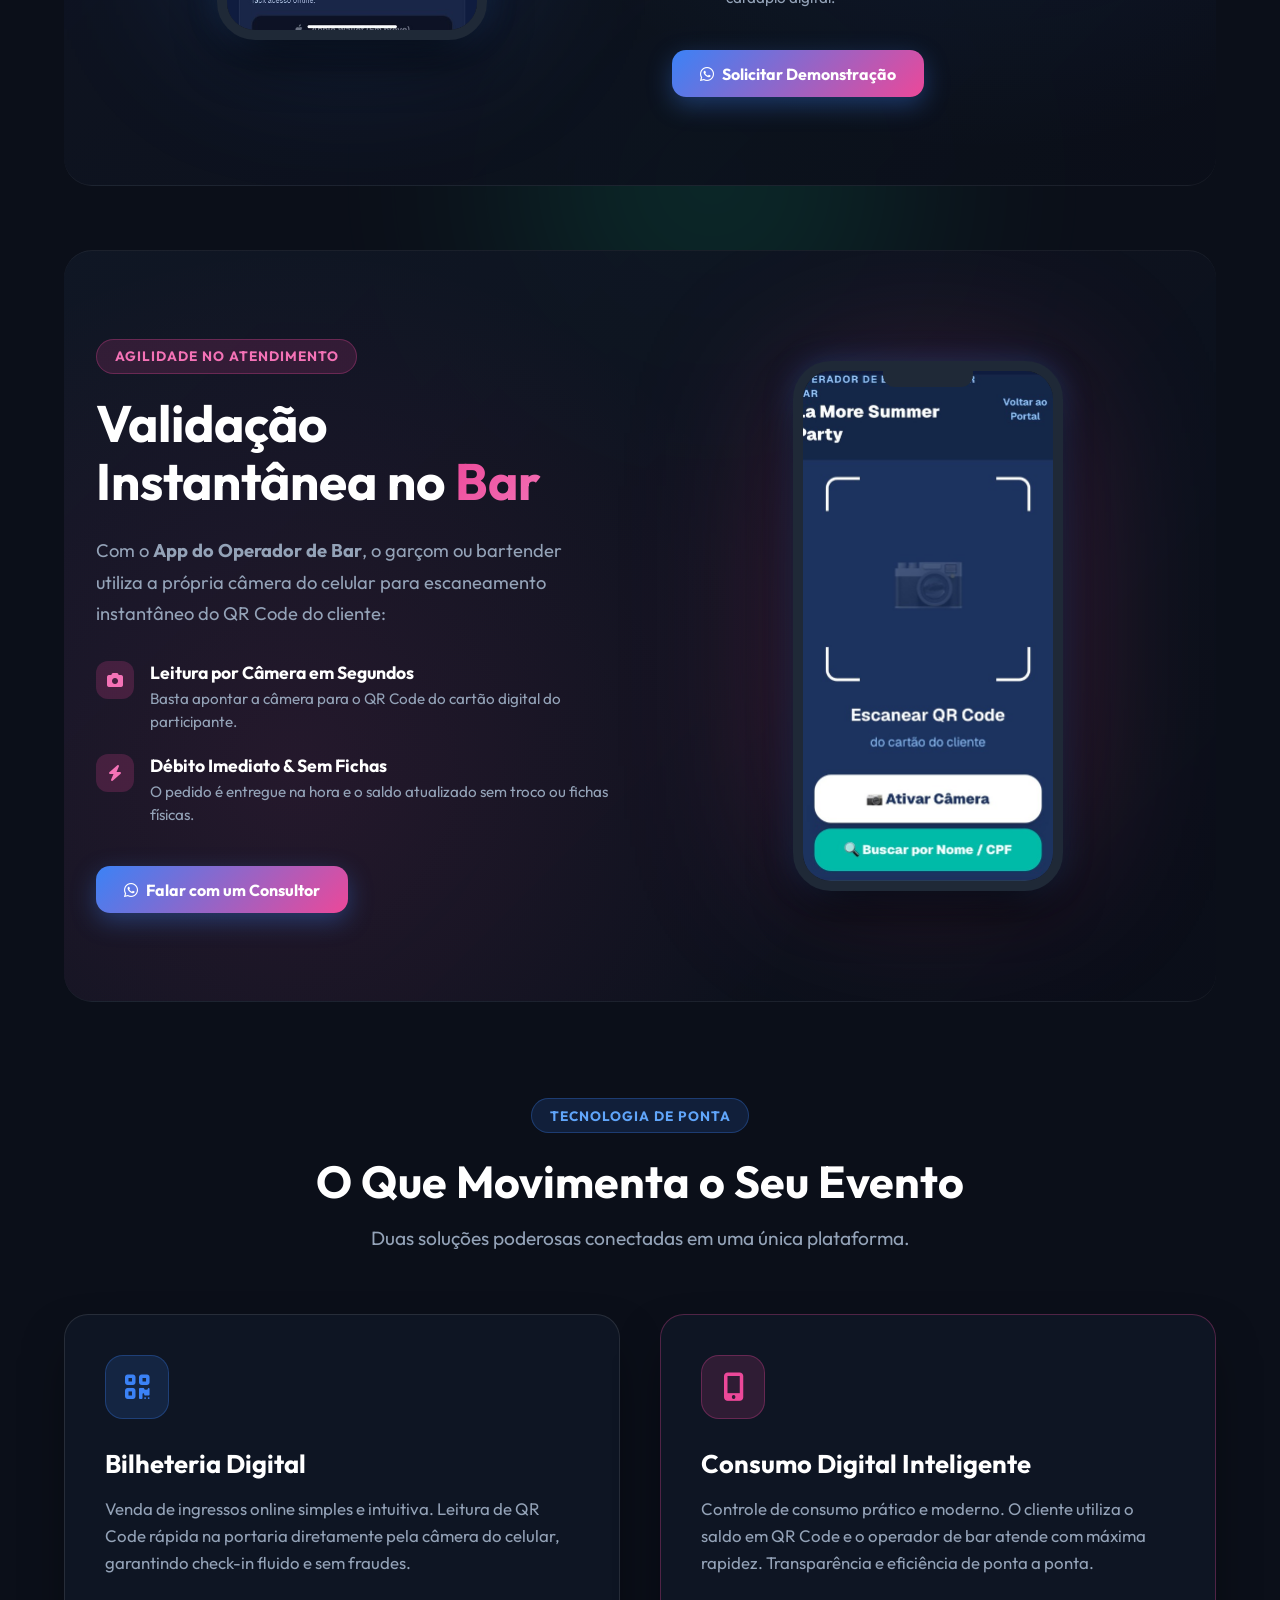
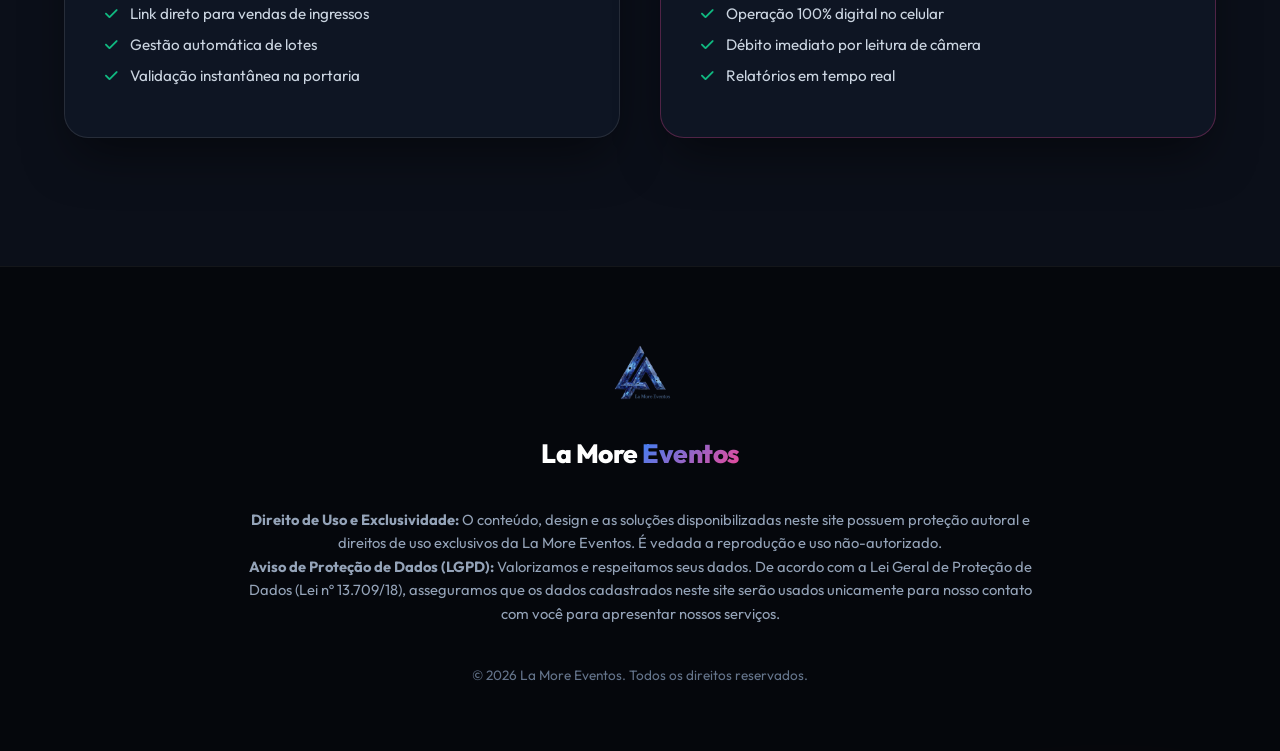
==== commit 1faadd91: "Ajusta layout mobile da navbar reduz e alinha botoes de Consultor e Bilheteria sem sobreposicao" ====
--- a/index.html
+++ b/index.html
@@ -2,14 +2,14 @@
 <html lang="pt-BR">
 <head>
     <meta charset="UTF-8">
-    <meta name="viewport" content="width=device-width, initial-scale=1.0">
+    <meta name="viewport" content="width=device-width, initial-scale=1.0, maximum-scale=1.0, user-scalable=no">
     <title>La More Eventos - Bilheteria e Cartão de Consumo Digital</title>
     <link rel="icon" type="image/png" href="favicon.png">
     <meta name="description" content="A evolução da gestão de eventos. Bilheteria digital e cartão de consumo inteligente por QR Code direto no celular. Sem filas, sem cartões físicos.">
     <link rel="preconnect" href="https://fonts.googleapis.com">
     <link rel="preconnect" href="https://fonts.gstatic.com" crossorigin>
     <link href="https://fonts.googleapis.com/css2?family=Outfit:wght@300;400;500;600;700;800;900&display=swap" rel="stylesheet">
-    <link rel="stylesheet" href="style.css">
+    <link rel="stylesheet" href="style.css?v=2">
     <link rel="stylesheet" href="https://cdnjs.cloudflare.com/ajax/libs/font-awesome/6.4.0/css/all.min.css">
 </head>
 <body>
@@ -23,17 +23,21 @@
     <!-- Header / Navbar -->
     <nav class="navbar">
         <div class="logo">
-            <a href="index.html" style="display: flex; align-items: center; gap: 12px; text-decoration: none;">
-                <img src="logo-final.png?v=11" alt="La More Eventos Logo" style="height: 60px; width: auto; transition: transform 0.3s ease;">
-                <span style="font-size: 1.5rem; font-weight: 800; color: #fff; letter-spacing: -0.5px;">La More <span style="background: linear-gradient(135deg, #3b82f6, #ec4899); -webkit-background-clip: text; -webkit-text-fill-color: transparent;">Eventos</span></span>
+            <a href="index.html" class="logo-link">
+                <img src="logo-final.png?v=11" alt="La More Eventos Logo" class="logo-img">
+                <span class="logo-text">La More <span class="logo-gradient">Eventos</span></span>
             </a>
         </div>
-        <div class="nav-links">
-            <a href="bilheteria.html" class="nav-link" style="color: #fff; font-weight: 600; text-transform: uppercase; font-size: 0.9rem; letter-spacing: 1px;"><i class="fa-solid fa-ticket"></i> Módulo Bilheteria</a>
-        </div>
-        <div class="nav-actions">
-            <a href="https://wa.me/55?text=Ol%C3%A1%2C%20gostaria%20de%20saber%20mais%20sobre%20o%20sistema%20da%20La%20More%20Eventos!" target="_blank" class="btn btn-primary" id="chatbotBtn">
-                <i class="fa-brands fa-whatsapp"></i> Falar com um Consultor
+        <div class="nav-right">
+            <a href="bilheteria.html" class="btn-bilheteria">
+                <i class="fa-solid fa-ticket"></i>
+                <span class="btn-label-desktop">Módulo Bilheteria</span>
+                <span class="btn-label-mobile">Bilheteria</span>
+            </a>
+            <a href="https://wa.me/55?text=Ol%C3%A1%2C%20gostaria%20de%20saber%20mais%20sobre%20o%20sistema%20da%20La%20More%20Eventos!" target="_blank" class="btn-consultor" id="chatbotBtn">
+                <i class="fa-brands fa-whatsapp"></i>
+                <span class="btn-label-desktop">Falar com Consultor</span>
+                <span class="btn-label-mobile">Consultor</span>
             </a>
         </div>
     </nav>
@@ -111,57 +115,57 @@
         </section>
 
         <!-- SEÇÃO 1: CARTÃO DE CONSUMO DIGITAL (VISÃO DO CLIENTE) -->
-        <section class="impact-section" style="padding: 6rem 0; background: linear-gradient(135deg, rgba(17,24,39,0.85), rgba(11,15,25,0.95)); border-top: 1px solid rgba(255,255,255,0.05); border-bottom: 1px solid rgba(255,255,255,0.05); position: relative; overflow: hidden; margin-top: 4rem; border-radius: 24px;">
-            <div style="position: absolute; top: 0; right: 0; width: 100%; height: 100%; background: radial-gradient(circle at 80% 30%, rgba(59,130,246,0.1), transparent 50%); pointer-events: none;"></div>
+        <section class="impact-section">
+            <div class="impact-bg-glow"></div>
             
-            <div style="display: grid; grid-template-columns: repeat(auto-fit, minmax(320px, 1fr)); gap: 4rem; align-items: center; padding: 0 2rem;">
+            <div class="impact-grid">
                 
                 <!-- Mockup Cartão do Cliente -->
-                <div class="impact-image fadeIn" style="display: flex; justify-content: center; position: relative;">
+                <div class="impact-image fadeIn">
                     <div class="smartphone-mockup">
                         <div class="smartphone-notch"></div>
                         <img src="cartao-cliente.jpg" alt="Cartão de Consumo Digital La More Eventos" class="app-screen">
                     </div>
-                    <div style="position: absolute; top: 50%; left: 50%; transform: translate(-50%, -50%); width: 260px; height: 480px; background: var(--primary); filter: blur(90px); opacity: 0.25; z-index: -1;"></div>
+                    <div class="mockup-glow primary-glow"></div>
                 </div>
 
                 <!-- Texto Explicativo Cartão do Cliente -->
                 <div class="impact-text slideInRight">
-                    <span class="badge" style="color: #60a5fa; background: rgba(59,130,246,0.15); border-color: rgba(59,130,246,0.3);">Experiência do Participante</span>
-                    <h2 style="font-size: clamp(2rem, 4vw, 3.2rem); line-height: 1.1; margin-bottom: 1.5rem; color: #fff;">
-                        Cartão de Consumo <span style="background: linear-gradient(135deg, var(--primary), #60a5fa); -webkit-background-clip: text; -webkit-text-fill-color: transparent;">Digital</span>
+                    <span class="badge badge-blue">Experiência do Participante</span>
+                    <h2 class="impact-title">
+                        Cartão de Consumo <span class="gradient-blue">Digital</span>
                     </h2>
-                    <p style="color: var(--text-muted); font-size: 1.15rem; line-height: 1.7; margin-bottom: 2rem;">
+                    <p class="impact-desc">
                         O seu público não precisa de cartões plásticos nem pulseiras recarregáveis. A experiência é 100% prática e direta no smartphone:
                     </p>
 
-                    <div style="display: flex; flex-direction: column; gap: 1.25rem; margin-bottom: 2.5rem;">
-                        <div style="display: flex; gap: 1rem; align-items: flex-start;">
-                            <div style="background: rgba(59,130,246,0.2); color: #60a5fa; width: 36px; height: 36px; border-radius: 10px; display: flex; align-items: center; justify-content: center; font-weight: 700; flex-shrink: 0;">1</div>
-                            <div>
-                                <h4 style="color: #fff; font-size: 1.1rem; margin-bottom: 0.25rem;">Acesso via QR Code ou Link</h4>
-                                <p style="color: var(--text-muted); font-size: 0.95rem;">O cliente lê o QR Code no evento ou acessa pelo link oficial da festa.</p>
-                            </div>
-                        </div>
-
-                        <div style="display: flex; gap: 1rem; align-items: flex-start;">
-                            <div style="background: rgba(59,130,246,0.2); color: #60a5fa; width: 36px; height: 36px; border-radius: 10px; display: flex; align-items: center; justify-content: center; font-weight: 700; flex-shrink: 0;">2</div>
-                            <div>
-                                <h4 style="color: #fff; font-size: 1.1rem; margin-bottom: 0.25rem;">Cadastro Rápido (Nome, Telefone e CPF)</h4>
-                                <p style="color: var(--text-muted); font-size: 0.95rem;">Preenchimento ultra-rápido em menos de 15 segundos para gerar o cartão.</p>
-                            </div>
-                        </div>
-
-                        <div style="display: flex; gap: 1rem; align-items: flex-start;">
-                            <div style="background: rgba(59,130,246,0.2); color: #60a5fa; width: 36px; height: 36px; border-radius: 10px; display: flex; align-items: center; justify-content: center; font-weight: 700; flex-shrink: 0;">3</div>
-                            <div>
-                                <h4 style="color: #fff; font-size: 1.1rem; margin-bottom: 0.25rem;">Cartão Ativo com Saldo &amp; Cardápio</h4>
-                                <p style="color: var(--text-muted); font-size: 0.95rem;">Exibe saldo em tempo real, QR Code para débito no bar, extrato e cardápio digital.</p>
-                            </div>
-                        </div>
-                    </div>
-
-                    <a href="https://wa.me/55?text=Quero%20conhecer%20o%20Cart%C3%A3o%20de%20Consumo%20Digital!" target="_blank" class="btn btn-gradient">
+                    <div class="steps-list">
+                        <div class="step-item">
+                            <div class="step-num">1</div>
+                            <div>
+                                <h4>Acesso via QR Code ou Link</h4>
+                                <p>O cliente lê o QR Code no evento ou acessa pelo link oficial da festa.</p>
+                            </div>
+                        </div>
+
+                        <div class="step-item">
+                            <div class="step-num">2</div>
+                            <div>
+                                <h4>Cadastro Rápido (Nome, Telefone e CPF)</h4>
+                                <p>Preenchimento ultra-rápido em menos de 15 segundos para gerar o cartão.</p>
+                            </div>
+                        </div>
+
+                        <div class="step-item">
+                            <div class="step-num">3</div>
+                            <div>
+                                <h4>Cartão Ativo com Saldo &amp; Cardápio</h4>
+                                <p>Exibe saldo em tempo real, QR Code para débito no bar, extrato e cardápio digital.</p>
+                            </div>
+                        </div>
+                    </div>
+
+                    <a href="https://wa.me/55?text=Quero%20conhecer%20o%20Cart%C3%A3o%20de%20Consumo%20Digital!" target="_blank" class="btn btn-gradient btn-cta">
                         <i class="fa-brands fa-whatsapp"></i> Solicitar Demonstração
                     </a>
                 </div>
@@ -170,65 +174,65 @@
         </section>
 
         <!-- SEÇÃO 2: VALIDAÇÃO DO OPERADOR (VISÃO DA EQUIPE DO BAR) -->
-        <section class="impact-section" style="padding: 6rem 0; background: linear-gradient(135deg, rgba(11,15,25,0.95), rgba(17,24,39,0.85)); border-top: 1px solid rgba(255,255,255,0.05); border-bottom: 1px solid rgba(255,255,255,0.05); position: relative; overflow: hidden; margin-top: 3rem; border-radius: 24px;">
-            <div style="position: absolute; top: 0; left: 0; width: 100%; height: 100%; background: radial-gradient(circle at 20% 70%, rgba(236,72,153,0.08), transparent 50%); pointer-events: none;"></div>
+        <section class="impact-section impact-reverse">
+            <div class="impact-bg-glow-pink"></div>
             
-            <div style="display: grid; grid-template-columns: repeat(auto-fit, minmax(320px, 1fr)); gap: 4rem; align-items: center; padding: 0 2rem;">
+            <div class="impact-grid">
                 
                 <!-- Texto Operador de Bar -->
                 <div class="impact-text slideInRight">
-                    <span class="badge" style="color: var(--secondary); background: rgba(236,72,153,0.15); border-color: rgba(236,72,153,0.3);">Agilidade no Atendimento</span>
-                    <h2 style="font-size: clamp(2rem, 4vw, 3.2rem); line-height: 1.1; margin-bottom: 1.5rem; color: #fff;">
-                        Validação Instantânea no <span style="background: linear-gradient(135deg, var(--secondary), #f472b6); -webkit-background-clip: text; -webkit-text-fill-color: transparent;">Bar</span>
+                    <span class="badge badge-pink">Agilidade no Atendimento</span>
+                    <h2 class="impact-title">
+                        Validação Instantânea no <span class="gradient-pink">Bar</span>
                     </h2>
-                    <p style="color: var(--text-muted); font-size: 1.15rem; line-height: 1.7; margin-bottom: 2rem;">
+                    <p class="impact-desc">
                         Com o <strong>App do Operador de Bar</strong>, o garçom ou bartender utiliza a própria câmera do celular para escaneamento instantâneo do QR Code do cliente:
                     </p>
 
-                    <div style="display: flex; flex-direction: column; gap: 1.25rem; margin-bottom: 2.5rem;">
-                        <div style="display: flex; gap: 1rem; align-items: flex-start;">
-                            <div style="background: rgba(236,72,153,0.2); color: #f472b6; width: 36px; height: 36px; border-radius: 10px; display: flex; align-items: center; justify-content: center; font-weight: 700; flex-shrink: 0;"><i class="fa-solid fa-camera"></i></div>
-                            <div>
-                                <h4 style="color: #fff; font-size: 1.1rem; margin-bottom: 0.25rem;">Leitura por Câmera em Segundos</h4>
-                                <p style="color: var(--text-muted); font-size: 0.95rem;">Basta apontar a câmera para o QR Code do cartão digital do participante.</p>
-                            </div>
-                        </div>
-
-                        <div style="display: flex; gap: 1rem; align-items: flex-start;">
-                            <div style="background: rgba(236,72,153,0.2); color: #f472b6; width: 36px; height: 36px; border-radius: 10px; display: flex; align-items: center; justify-content: center; font-weight: 700; flex-shrink: 0;"><i class="fa-solid fa-bolt"></i></div>
-                            <div>
-                                <h4 style="color: #fff; font-size: 1.1rem; margin-bottom: 0.25rem;">Débito Imediato &amp; Sem Fichas</h4>
-                                <p style="color: var(--text-muted); font-size: 0.95rem;">O pedido é entregue na hora e o saldo atualizado sem troco ou fichas físicas.</p>
-                            </div>
-                        </div>
-                    </div>
-
-                    <a href="https://wa.me/55?text=Quero%20saber%20como%20funciona%20o%20App%20do%20Operador!" target="_blank" class="btn btn-gradient">
+                    <div class="steps-list">
+                        <div class="step-item">
+                            <div class="step-num step-pink"><i class="fa-solid fa-camera"></i></div>
+                            <div>
+                                <h4>Leitura por Câmera em Segundos</h4>
+                                <p>Basta apontar a câmera para o QR Code do cartão digital do participante.</p>
+                            </div>
+                        </div>
+
+                        <div class="step-item">
+                            <div class="step-num step-pink"><i class="fa-solid fa-bolt"></i></div>
+                            <div>
+                                <h4>Débito Imediato &amp; Sem Fichas</h4>
+                                <p>O pedido é entregue na hora e o saldo atualizado sem troco ou fichas físicas.</p>
+                            </div>
+                        </div>
+                    </div>
+
+                    <a href="https://wa.me/55?text=Quero%20saber%20como%20funciona%20o%20App%20do%20Operador!" target="_blank" class="btn btn-gradient btn-cta">
                         <i class="fa-brands fa-whatsapp"></i> Falar com um Consultor
                     </a>
                 </div>
 
                 <!-- Mockup App Operador -->
-                <div class="impact-image fadeIn" style="display: flex; justify-content: center; position: relative;">
+                <div class="impact-image fadeIn">
                     <div class="smartphone-mockup">
                         <div class="smartphone-notch"></div>
                         <img src="app-operador.jpg" alt="App do Operador de Bar - Leitor de QR Code" class="app-screen">
                     </div>
-                    <div style="position: absolute; top: 50%; left: 50%; transform: translate(-50%, -50%); width: 260px; height: 480px; background: var(--secondary); filter: blur(90px); opacity: 0.25; z-index: -1;"></div>
+                    <div class="mockup-glow secondary-glow"></div>
                 </div>
 
             </div>
         </section>
 
         <!-- Seção de Recursos Principais (100% Digital) -->
-        <section class="features-section" style="padding: 6rem 0 4rem;">
-            <div style="text-align: center; margin-bottom: 4rem;">
-                <span class="badge" style="background: rgba(59, 130, 246, 0.15); color: #60a5fa; border-color: rgba(59, 130, 246, 0.3);">Tecnologia de Ponta</span>
-                <h2 style="font-size: 2.8rem; margin-bottom: 1rem; color: #fff;">O Que Movimenta o Seu Evento</h2>
-                <p style="color: var(--text-muted); font-size: 1.2rem; max-width: 600px; margin: 0 auto;">Duas soluções poderosas conectadas em uma única plataforma.</p>
+        <section class="features-section">
+            <div class="features-header">
+                <span class="badge badge-blue">Tecnologia de Ponta</span>
+                <h2>O Que Movimenta o Seu Evento</h2>
+                <p>Duas soluções poderosas conectadas em uma única plataforma.</p>
             </div>
             
-            <div class="features-grid" style="grid-template-columns: repeat(auto-fit, minmax(320px, 1fr));">
+            <div class="features-grid">
                 <!-- Bilheteria -->
                 <div class="glass-card feature-card">
                     <div class="feature-icon icon-blue">
@@ -264,12 +268,12 @@
     <!-- Footer - LGPD / Exclusividade -->
     <footer class="footer-section">
         <div class="footer-content">
-            <div class="footer-logo" style="margin-bottom: 2rem; display: flex; flex-direction: column; align-items: center; justify-content: center; gap: 0.75rem;">
-                <img src="logo-final.png?v=11" alt="La More Eventos Logo" style="height: 120px; width: auto; margin: 0 auto;">
-                <span style="font-size: 1.8rem; font-weight: 800; color: #fff; letter-spacing: -0.5px;">La More <span style="background: linear-gradient(135deg, #3b82f6, #ec4899); -webkit-background-clip: text; -webkit-text-fill-color: transparent;">Eventos</span></span>
-            </div>
-            <p style="margin-bottom: 1.5rem;"><strong>Direito de Uso e Exclusividade:</strong> O conteúdo, design e as soluções disponibilizadas neste site possuem proteção autoral e direitos de uso exclusivos da La More Eventos. É vedada a reprodução e uso não-autorizado.</p>
-            <p style="margin-bottom: 1.5rem;"><strong>Aviso de Proteção de Dados (LGPD):</strong> Valorizamos e respeitamos seus dados. De acordo com a Lei Geral de Proteção de Dados (Lei nº 13.709/18), asseguramos que os dados cadastrados neste site serão usados unicamente para nosso contato com você para apresentar nossos serviços.</p>
+            <div class="footer-logo">
+                <img src="logo-final.png?v=11" alt="La More Eventos Logo" class="footer-logo-img">
+                <span class="footer-logo-text">La More <span class="logo-gradient">Eventos</span></span>
+            </div>
+            <p><strong>Direito de Uso e Exclusividade:</strong> O conteúdo, design e as soluções disponibilizadas neste site possuem proteção autoral e direitos de uso exclusivos da La More Eventos. É vedada a reprodução e uso não-autorizado.</p>
+            <p><strong>Aviso de Proteção de Dados (LGPD):</strong> Valorizamos e respeitamos seus dados. De acordo com a Lei Geral de Proteção de Dados (Lei nº 13.709/18), asseguramos que os dados cadastrados neste site serão usados unicamente para nosso contato com você para apresentar nossos serviços.</p>
             <p class="copyright">&copy; 2026 La More Eventos. Todos os direitos reservados.</p>
         </div>
     </footer>
--- a/style.css
+++ b/style.css
@@ -6,8 +6,9 @@
     --primary-hover: #2563eb;
     --secondary: #ec4899; /* pink-500 */
     --success: #10b981; /* emerald-500 */
+    --success-hover: #059669;
     
-    --glass-bg: rgba(17, 24, 39, 0.7);
+    --glass-bg: rgba(17, 24, 39, 0.75);
     --glass-border: rgba(255, 255, 255, 0.1);
     --font-main: 'Outfit', sans-serif;
 }
@@ -17,6 +18,7 @@
     padding: 0;
     box-sizing: border-box;
     font-family: var(--font-main);
+    -webkit-tap-highlight-color: transparent;
 }
 
 body {
@@ -41,12 +43,13 @@
     height: 100%;
     overflow: hidden;
     z-index: -1;
+    pointer-events: none;
 }
 
 .blob {
     position: absolute;
     filter: blur(100px);
-    opacity: 0.4;
+    opacity: 0.35;
     border-radius: 50%;
     animation: float 12s infinite alternate ease-in-out;
 }
@@ -76,7 +79,7 @@
     height: 400px;
     background: var(--success);
     animation-delay: 4s;
-    opacity: 0.2;
+    opacity: 0.15;
 }
 
 @keyframes float {
@@ -84,62 +87,148 @@
     100% { transform: translate(40px, -60px) scale(1.1); }
 }
 
-/* Navbar */
+/* ==========================================================================
+   NAVBAR (DESKTOP & MOBILE RESPONSIVE)
+   ========================================================================== */
 .navbar {
     display: flex;
     justify-content: space-between;
     align-items: center;
-    padding: 1.25rem 5%;
+    padding: 0.85rem 5%;
     background: rgba(11, 15, 25, 0.85);
-    backdrop-filter: blur(16px);
-    -webkit-backdrop-filter: blur(16px);
+    backdrop-filter: blur(20px);
+    -webkit-backdrop-filter: blur(20px);
     border-bottom: 1px solid var(--glass-border);
     position: fixed;
     width: 100%;
     top: 0;
-    z-index: 100;
-}
-
-.logo {
-    display: flex;
-    align-items: center;
-    gap: 0.5rem;
-    font-size: 1.75rem;
+    left: 0;
+    z-index: 1000;
+    box-shadow: 0 4px 20px rgba(0, 0, 0, 0.4);
+    height: 76px;
+    flex-wrap: nowrap;
+}
+
+.logo-link {
+    display: flex;
+    align-items: center;
+    gap: 10px;
+    text-decoration: none;
+    flex-shrink: 0;
+}
+
+.logo-img {
+    height: 48px;
+    width: auto;
+    transition: transform 0.3s ease;
+}
+
+.logo-link:hover .logo-img {
+    transform: scale(1.04);
+}
+
+.logo-text {
+    font-size: 1.45rem;
     font-weight: 800;
     color: #fff;
     letter-spacing: -0.5px;
-}
-
-.logo i {
-    color: var(--primary);
-}
-
-.nav-slogan {
-    font-weight: 700;
-    font-size: 1.1rem;
-    background: linear-gradient(135deg, var(--primary), var(--secondary));
+    white-space: nowrap;
+}
+
+.logo-gradient {
+    background: linear-gradient(135deg, #3b82f6, #ec4899);
     -webkit-background-clip: text;
     -webkit-text-fill-color: transparent;
+}
+
+/* Nav Actions Container */
+.nav-right {
+    display: flex;
+    align-items: center;
+    gap: 12px;
+    flex-shrink: 0;
+}
+
+/* Botão Módulo Bilheteria */
+.btn-bilheteria {
+    display: inline-flex;
+    align-items: center;
+    gap: 8px;
+    padding: 0.65rem 1.15rem;
+    border-radius: 12px;
+    background: rgba(59, 130, 246, 0.12);
+    border: 1px solid rgba(59, 130, 246, 0.35);
+    color: #93c5fd;
+    font-weight: 700;
+    font-size: 0.88rem;
+    text-decoration: none;
     text-transform: uppercase;
-    letter-spacing: 2px;
+    letter-spacing: 0.5px;
+    transition: all 0.25s ease;
+    white-space: nowrap;
+}
+
+.btn-bilheteria:hover {
+    background: rgba(59, 130, 246, 0.25);
+    border-color: #60a5fa;
+    color: #ffffff;
+    transform: translateY(-1px);
+    box-shadow: 0 4px 15px rgba(59, 130, 246, 0.25);
+}
+
+.btn-bilheteria i {
+    color: #60a5fa;
+    font-size: 0.95rem;
+}
+
+/* Botão WhatsApp / Consultor */
+.btn-consultor {
+    display: inline-flex;
+    align-items: center;
+    gap: 8px;
+    padding: 0.65rem 1.25rem;
+    border-radius: 12px;
+    background: var(--success);
+    color: #ffffff;
+    font-weight: 700;
+    font-size: 0.88rem;
+    text-decoration: none;
+    cursor: pointer;
+    transition: all 0.25s ease;
+    border: 1px solid rgba(255, 255, 255, 0.15);
+    white-space: nowrap;
+    box-shadow: 0 4px 15px rgba(16, 185, 129, 0.3);
+}
+
+.btn-consultor:hover {
+    background: var(--success-hover);
+    transform: translateY(-1px);
+    box-shadow: 0 6px 20px rgba(16, 185, 129, 0.45);
+}
+
+.btn-consultor i {
+    font-size: 1.1rem;
+}
+
+/* Classes para alternar textos entre desktop e mobile */
+.btn-label-mobile {
     display: none;
 }
-
-@media (min-width: 768px) {
-    .nav-slogan {
-        display: block;
-    }
-}
-
-/* Buttons */
+.btn-label-desktop {
+    display: inline;
+}
+
+/* ==========================================================================
+   BUTTONS GERAIS
+   ========================================================================== */
 .btn {
     display: inline-flex;
     align-items: center;
     justify-content: center;
     gap: 0.5rem;
-    padding: 0.75rem 1.5rem;
-    border-radius: 12px;
-    font-weight: 600;
+    padding: 0.85rem 1.75rem;
+    border-radius: 14px;
+    font-weight: 700;
     text-decoration: none;
     cursor: pointer;
     transition: all 0.3s ease;
@@ -153,7 +242,7 @@
 }
 
 .btn-primary:hover {
-    background: #059669;
+    background: var(--success-hover);
     transform: translateY(-2px);
     box-shadow: 0 10px 25px -5px rgba(16, 185, 129, 0.5);
 }
@@ -161,55 +250,76 @@
 .btn-gradient {
     background: linear-gradient(135deg, var(--primary), var(--secondary));
     color: white;
+    box-shadow: 0 8px 25px rgba(59, 130, 246, 0.35);
 }
 
 .btn-gradient:hover {
     transform: translateY(-2px);
-    box-shadow: 0 10px 25px -5px rgba(236, 72, 153, 0.5);
+    box-shadow: 0 12px 30px rgba(236, 72, 153, 0.5);
+}
+
+.btn-cta {
+    display: inline-flex;
+    align-self: flex-start;
 }
 
 .w-100 {
     width: 100%;
 }
 
-/* Layout */
+/* ==========================================================================
+   LAYOUT GERAL
+   ========================================================================== */
 .container {
     max-width: 1280px;
     margin: 0 auto;
-    padding: 140px 5% 4rem;
+    padding: 130px 5% 4rem;
 }
 
 .hero {
     display: grid;
     grid-template-columns: 1fr;
-    gap: 4rem;
-    align-items: center;
-    min-height: calc(100vh - 140px);
+    gap: 3.5rem;
+    align-items: center;
+    min-height: calc(100vh - 130px);
 }
 
 @media (min-width: 992px) {
     .hero {
-        grid-template-columns: 1fr 1fr;
+        grid-template-columns: 1.15fr 0.85fr;
+        gap: 4rem;
     }
 }
 
 /* Hero Content */
 .badge {
     display: inline-block;
-    padding: 0.5rem 1.2rem;
+    padding: 0.45rem 1.1rem;
     background: rgba(59, 130, 246, 0.15);
     color: #60a5fa;
     border-radius: 20px;
-    font-size: 0.875rem;
+    font-size: 0.85rem;
     font-weight: 700;
-    margin-bottom: 1.5rem;
+    margin-bottom: 1.25rem;
     border: 1px solid rgba(59, 130, 246, 0.3);
     text-transform: uppercase;
     letter-spacing: 1px;
 }
 
+.badge-blue {
+    background: rgba(59, 130, 246, 0.15);
+    color: #60a5fa;
+    border-color: rgba(59, 130, 246, 0.3);
+}
+
+.badge-pink {
+    background: rgba(236, 72, 153, 0.15);
+    color: #f472b6;
+    border-color: rgba(236, 72, 153, 0.3);
+}
+
 .hero-content h1 {
-    font-size: clamp(2.5rem, 5vw, 4.5rem);
+    font-size: clamp(2.3rem, 5vw, 4.2rem);
     line-height: 1.1;
     margin-bottom: 1.5rem;
     font-weight: 900;
@@ -224,15 +334,15 @@
 
 .hero-content p {
     color: var(--text-muted);
-    font-size: 1.25rem;
+    font-size: 1.2rem;
     line-height: 1.6;
-    margin-bottom: 2.5rem;
-    max-width: 500px;
+    margin-bottom: 2.25rem;
+    max-width: 540px;
 }
 
 .hero-stats {
     display: flex;
-    gap: 1.5rem;
+    gap: 1rem;
     flex-wrap: wrap;
 }
 
@@ -241,20 +351,23 @@
     align-items: center;
     gap: 0.5rem;
     background: rgba(255,255,255,0.05);
-    padding: 0.75rem 1.25rem;
-    border-radius: 12px;
+    padding: 0.75rem 1.15rem;
+    border-radius: 14px;
     border: 1px solid var(--glass-border);
     font-weight: 600;
+    font-size: 0.95rem;
 }
 .stat-item i {
     color: var(--secondary);
 }
 
-/* Glass Card */
+/* ==========================================================================
+   GLASS CARDS & FORMS
+   ========================================================================== */
 .glass-card {
     background: var(--glass-bg);
-    backdrop-filter: blur(16px);
-    -webkit-backdrop-filter: blur(16px);
+    backdrop-filter: blur(20px);
+    -webkit-backdrop-filter: blur(20px);
     border: 1px solid var(--glass-border);
     border-radius: 24px;
     padding: 2.5rem;
@@ -276,24 +389,25 @@
 }
 
 .form-header {
-    margin-bottom: 2rem;
+    margin-bottom: 1.75rem;
     text-align: center;
 }
 
 .form-header h3 {
-    font-size: 1.75rem;
+    font-size: 1.65rem;
     margin-bottom: 0.5rem;
     color: #fff;
 }
 
 .form-header p {
     color: var(--text-muted);
-    font-size: 0.95rem;
+    font-size: 0.92rem;
+    line-height: 1.4;
 }
 
 .input-group {
     position: relative;
-    margin-bottom: 1.25rem;
+    margin-bottom: 1.15rem;
 }
 
 .input-group i {
@@ -306,10 +420,10 @@
 
 .input-group input {
     width: 100%;
-    padding: 1.2rem 1rem 1.2rem 3rem;
-    background: rgba(0, 0, 0, 0.2);
-    border: 1px solid rgba(255, 255, 255, 0.1);
-    border-radius: 12px;
+    padding: 1.1rem 1rem 1.1rem 3rem;
+    background: rgba(0, 0, 0, 0.25);
+    border: 1px solid rgba(255, 255, 255, 0.12);
+    border-radius: 14px;
     color: #fff;
     font-size: 1rem;
     transition: all 0.3s;
@@ -318,7 +432,7 @@
 .input-group input:focus {
     outline: none;
     border-color: var(--primary);
-    background: rgba(0, 0, 0, 0.4);
+    background: rgba(0, 0, 0, 0.45);
     box-shadow: 0 0 0 3px rgba(59, 130, 246, 0.25);
 }
 
@@ -331,7 +445,7 @@
     padding: 1rem;
     background: rgba(16, 185, 129, 0.15);
     border: 1px solid rgba(16, 185, 129, 0.3);
-    border-radius: 12px;
+    border-radius: 14px;
     color: #34d399;
     display: flex;
     align-items: center;
@@ -340,214 +454,161 @@
 }
 .hidden { display: none; }
 
-/* Features Section */
-.features-grid {
-    display: grid;
-    grid-template-columns: repeat(auto-fit, minmax(320px, 1fr));
-    gap: 2rem;
-}
-
-.feature-card {
-    transition: transform 0.3s ease;
-    display: flex;
-    flex-direction: column;
-}
-
-.feature-card:hover {
-    transform: translateY(-5px);
-}
-
-.highlight-card {
-    background: linear-gradient(135deg, rgba(17,24,39,0.9), rgba(17,24,39,0.7));
-    border: 1px solid rgba(236,72,153,0.3);
+/* ==========================================================================
+   IMPACT SECTIONS (CARTÃO DO CLIENTE & OPERADOR DE BAR)
+   ========================================================================== */
+.impact-section {
+    padding: 5.5rem 0;
+    background: linear-gradient(135deg, rgba(17,24,39,0.85), rgba(11,15,25,0.95));
+    border-top: 1px solid rgba(255,255,255,0.06);
+    border-bottom: 1px solid rgba(255,255,255,0.06);
     position: relative;
     overflow: hidden;
-}
-
-.highlight-card::after {
-    content: '';
+    margin-top: 4rem;
+    border-radius: 28px;
+}
+
+.impact-bg-glow {
     position: absolute;
-    top: 0; left: 0; right: 0;
-    height: 4px;
-    background: linear-gradient(90deg, var(--primary), var(--secondary));
-}
-
-.feature-icon {
-    width: 60px;
-    height: 60px;
-    border-radius: 16px;
-    display: flex;
-    align-items: center;
+    top: 0;
+    right: 0;
+    width: 100%;
+    height: 100%;
+    background: radial-gradient(circle at 80% 30%, rgba(59,130,246,0.12), transparent 50%);
+    pointer-events: none;
+}
+
+.impact-bg-glow-pink {
+    position: absolute;
+    top: 0;
+    left: 0;
+    width: 100%;
+    height: 100%;
+    background: radial-gradient(circle at 20% 70%, rgba(236,72,153,0.1), transparent 50%);
+    pointer-events: none;
+}
+
+.impact-grid {
+    display: grid;
+    grid-template-columns: 1fr;
+    gap: 3.5rem;
+    align-items: center;
+    padding: 0 2rem;
+}
+
+@media (min-width: 900px) {
+    .impact-grid {
+        grid-template-columns: 1fr 1fr;
+        gap: 4rem;
+    }
+}
+
+.impact-image {
+    display: flex;
     justify-content: center;
-    font-size: 1.75rem;
+    position: relative;
+}
+
+.mockup-glow {
+    position: absolute;
+    top: 50%;
+    left: 50%;
+    transform: translate(-50%, -50%);
+    width: 260px;
+    height: 480px;
+    filter: blur(90px);
+    z-index: -1;
+}
+
+.primary-glow {
+    background: var(--primary);
+    opacity: 0.25;
+}
+
+.secondary-glow {
+    background: var(--secondary);
+    opacity: 0.25;
+}
+
+.impact-title {
+    font-size: clamp(2rem, 4vw, 3.2rem);
+    line-height: 1.15;
     margin-bottom: 1.5rem;
-}
-
-.icon-blue { background: rgba(59,130,246,0.15); color: #60a5fa; }
-.icon-pink { background: rgba(236,72,153,0.15); color: #f472b6; }
-.icon-green { background: rgba(16,185,129,0.15); color: #34d399; }
-
-.feature-card h3 {
-    font-size: 1.5rem;
-    margin-bottom: 1rem;
     color: #fff;
 }
 
-.feature-card p {
-    color: var(--text-muted);
-    line-height: 1.6;
-    margin-bottom: 1.5rem;
-    flex-grow: 1;
-}
-
-.feature-list {
-    list-style: none;
-    color: #cbd5e1;
-}
-
-.feature-list li {
-    margin-bottom: 0.75rem;
-    display: flex;
-    align-items: center;
-    gap: 0.75rem;
-}
-
-.feature-list li i {
-    color: var(--success);
-    font-size: 0.875rem;
-}
-
-/* Equipamentos Banner */
-.banner-equipamentos {
-    display: flex;
-    flex-wrap: wrap;
-    align-items: center;
-    gap: 3rem;
-    background: linear-gradient(135deg, rgba(30,58,138,0.2), rgba(131,24,67,0.2));
-    border: 1px solid rgba(255,255,255,0.1);
-}
-
-.banner-content {
-    flex: 1;
-    min-width: 300px;
-}
-
-.banner-content h2 {
-    font-size: 2.5rem;
-    margin-bottom: 1rem;
-    color: #fff;
-}
-
-.banner-content p {
+.gradient-blue {
+    background: linear-gradient(135deg, var(--primary), #60a5fa);
+    -webkit-background-clip: text;
+    -webkit-text-fill-color: transparent;
+}
+
+.gradient-pink {
+    background: linear-gradient(135deg, var(--secondary), #f472b6);
+    -webkit-background-clip: text;
+    -webkit-text-fill-color: transparent;
+}
+
+.impact-desc {
     color: var(--text-muted);
     font-size: 1.15rem;
+    line-height: 1.7;
     margin-bottom: 2rem;
-    line-height: 1.6;
-}
-
-.hw-list {
-    display: grid;
-    grid-template-columns: 1fr 1fr;
+}
+
+.steps-list {
+    display: flex;
+    flex-direction: column;
+    gap: 1.25rem;
+    margin-bottom: 2.5rem;
+}
+
+.step-item {
+    display: flex;
     gap: 1rem;
-}
-
-.hw-item {
-    display: flex;
-    align-items: center;
-    gap: 0.75rem;
-    background: rgba(0,0,0,0.3);
-    padding: 1rem;
+    align-items: flex-start;
+}
+
+.step-num {
+    background: rgba(59,130,246,0.2);
+    color: #60a5fa;
+    width: 38px;
+    height: 38px;
     border-radius: 12px;
-    font-weight: 600;
-    border: 1px solid rgba(255,255,255,0.05);
-}
-.hw-item i { color: var(--primary); }
-
-.banner-images {
-    flex: 1;
-    min-width: 300px;
-    position: relative;
-    height: 300px;
-    display: flex;
+    display: flex;
+    align-items: center;
     justify-content: center;
-    align-items: center;
-}
-
-.img-float-1, .img-float-2 {
-    position: absolute;
-    max-width: 200px;
-    border-radius: 16px;
-    box-shadow: 0 20px 40px rgba(0,0,0,0.5);
-    animation: floatImg 6s infinite alternate ease-in-out;
-}
-
-.img-float-1 {
-    left: 10%;
-    z-index: 2;
-    animation-delay: 0s;
-}
-
-.img-float-2 {
-    right: 10%;
-    top: -20px;
-    z-index: 1;
-    animation-delay: -3s;
-}
-
-@keyframes floatImg {
-    0% { transform: translateY(0); }
-    100% { transform: translateY(-15px); }
-}
-
-/* Footer */
-.footer-section {
-    background: rgba(0,0,0,0.4);
-    padding: 4rem 5%;
-    border-top: 1px solid rgba(255,255,255,0.05);
-    text-align: center;
-}
-
-.footer-content {
-    max-width: 800px;
-    margin: 0 auto;
+    font-weight: 800;
+    flex-shrink: 0;
+    font-size: 1rem;
+}
+
+.step-pink {
+    background: rgba(236,72,153,0.2);
+    color: #f472b6;
+}
+
+.step-item h4 {
+    color: #fff;
+    font-size: 1.1rem;
+    margin-bottom: 0.25rem;
+}
+
+.step-item p {
     color: var(--text-muted);
     font-size: 0.95rem;
-    line-height: 1.6;
-}
-
-.footer-logo {
-    display: flex;
-    align-items: center;
-    justify-content: center;
-    gap: 0.5rem;
-    margin-bottom: 2rem;
-}
-
-.copyright {
-    font-size: 0.85rem;
-    margin-top: 3rem;
-    color: #64748b;
-}
-
-/* Animations */
-.fadeIn { animation: fadeIn 1s ease-out forwards; }
-.slideInRight { animation: slideInRight 1s ease-out forwards; }
-@keyframes fadeIn {
-    from { opacity: 0; transform: translateY(20px); }
-    to { opacity: 1; transform: translateY(0); }
-}
-@keyframes slideInRight {
-    from { opacity: 0; transform: translateX(30px); }
-    to { opacity: 1; transform: translateX(0); }
-}
-
-/* Smartphone Mockups */
+    line-height: 1.5;
+}
+
+/* ==========================================================================
+   SMARTPHONE MOCKUPS
+   ========================================================================== */
 .smartphone-mockup {
     position: relative;
     width: 270px;
-    height: 520px;
+    height: 530px;
     border: 10px solid #1f2937;
-    border-radius: 36px;
+    border-radius: 38px;
     background: #0b0f19;
     box-shadow: 0 25px 50px -12px rgba(0,0,0,0.8), 0 0 30px rgba(59, 130, 246, 0.25), inset 0 0 0 2px rgba(255,255,255,0.1);
     overflow: hidden;
@@ -570,6 +631,322 @@
 .app-screen {
     width: 100%;
     height: 100%;
-    object-fit: fill;
+    object-fit: cover;
     display: block;
 }
+
+/* ==========================================================================
+   FEATURES SECTION
+   ========================================================================== */
+.features-section {
+    padding: 6rem 0 4rem;
+}
+
+.features-header {
+    text-align: center;
+    margin-bottom: 4rem;
+}
+
+.features-header h2 {
+    font-size: clamp(2rem, 4vw, 2.8rem);
+    margin-bottom: 1rem;
+    color: #fff;
+}
+
+.features-header p {
+    color: var(--text-muted);
+    font-size: 1.2rem;
+    max-width: 600px;
+    margin: 0 auto;
+}
+
+.features-grid {
+    display: grid;
+    grid-template-columns: repeat(auto-fit, minmax(320px, 1fr));
+    gap: 2.5rem;
+}
+
+.feature-card {
+    transition: transform 0.3s ease, border-color 0.3s ease;
+    display: flex;
+    flex-direction: column;
+}
+
+.feature-card:hover {
+    transform: translateY(-5px);
+    border-color: rgba(255, 255, 255, 0.2);
+}
+
+.highlight-card {
+    border-color: rgba(236, 72, 153, 0.3);
+}
+
+.feature-icon {
+    width: 64px;
+    height: 64px;
+    border-radius: 18px;
+    display: flex;
+    align-items: center;
+    justify-content: center;
+    font-size: 1.75rem;
+    margin-bottom: 1.75rem;
+}
+
+.icon-blue {
+    background: rgba(59, 130, 246, 0.15);
+    color: var(--primary);
+    border: 1px solid rgba(59, 130, 246, 0.3);
+}
+
+.icon-pink {
+    background: rgba(236, 72, 153, 0.15);
+    color: var(--secondary);
+    border: 1px solid rgba(236, 72, 153, 0.3);
+}
+
+.feature-card h3 {
+    font-size: 1.6rem;
+    margin-bottom: 1rem;
+    color: #fff;
+}
+
+.feature-card p {
+    color: var(--text-muted);
+    font-size: 1.05rem;
+    line-height: 1.6;
+    margin-bottom: 1.75rem;
+    flex-grow: 1;
+}
+
+.feature-list {
+    list-style: none;
+    color: #cbd5e1;
+}
+
+.feature-list li {
+    margin-bottom: 0.75rem;
+    display: flex;
+    align-items: center;
+    gap: 0.75rem;
+    font-size: 0.95rem;
+}
+
+.feature-list li i {
+    color: var(--success);
+    font-size: 0.9rem;
+}
+
+/* ==========================================================================
+   FOOTER
+   ========================================================================== */
+.footer-section {
+    background: rgba(0,0,0,0.5);
+    padding: 4rem 5%;
+    border-top: 1px solid rgba(255,255,255,0.06);
+    text-align: center;
+}
+
+.footer-content {
+    max-width: 800px;
+    margin: 0 auto;
+    color: var(--text-muted);
+    font-size: 0.92rem;
+    line-height: 1.6;
+}
+
+.footer-logo {
+    display: flex;
+    flex-direction: column;
+    align-items: center;
+    justify-content: center;
+    gap: 0.75rem;
+    margin-bottom: 2rem;
+}
+
+.footer-logo-img {
+    height: 90px;
+    width: auto;
+    margin: 0 auto;
+}
+
+.footer-logo-text {
+    font-size: 1.65rem;
+    font-weight: 800;
+    color: #fff;
+    letter-spacing: -0.5px;
+}
+
+.copyright {
+    font-size: 0.85rem;
+    margin-top: 2.5rem;
+    color: #64748b;
+}
+
+/* Animations */
+.fadeIn { animation: fadeIn 1s ease-out forwards; }
+.slideInRight { animation: slideInRight 1s ease-out forwards; }
+@keyframes fadeIn {
+    from { opacity: 0; transform: translateY(20px); }
+    to { opacity: 1; transform: translateY(0); }
+}
+@keyframes slideInRight {
+    from { opacity: 0; transform: translateX(30px); }
+    to { opacity: 1; transform: translateX(0); }
+}
+
+/* ==========================================================================
+   MOBILE & TABLET RESPONSIVE RULES (CRUCIAL FIX)
+   ========================================================================== */
+@media (max-width: 768px) {
+    .navbar {
+        height: 64px;
+        padding: 0.5rem 3.5%;
+        box-shadow: 0 4px 15px rgba(0, 0, 0, 0.6);
+    }
+
+    .logo-img {
+        height: 36px;
+    }
+
+    .logo-text {
+        font-size: 1.1rem;
+    }
+
+    .nav-right {
+        gap: 6px;
+    }
+
+    /* Alterna para labels curtos no mobile */
+    .btn-label-desktop {
+        display: none;
+    }
+    .btn-label-mobile {
+        display: inline;
+    }
+
+    /* Botão Bilheteria Compacto */
+    .btn-bilheteria {
+        padding: 0.45rem 0.65rem;
+        font-size: 0.76rem;
+        border-radius: 9px;
+        gap: 5px;
+    }
+    .btn-bilheteria i {
+        font-size: 0.8rem;
+    }
+
+    /* Botão WhatsApp Compacto e Proporcional */
+    .btn-consultor {
+        padding: 0.45rem 0.75rem;
+        font-size: 0.78rem;
+        border-radius: 9px;
+        gap: 5px;
+    }
+    .btn-consultor i {
+        font-size: 0.95rem;
+    }
+
+    /* Container e Hero */
+    .container {
+        padding: 85px 4% 3rem;
+    }
+
+    .hero {
+        gap: 2.5rem;
+        min-height: auto;
+    }
+
+    .hero-content h1 {
+        font-size: 2.15rem;
+        letter-spacing: -0.5px;
+        margin-bottom: 1rem;
+    }
+
+    .hero-content p {
+        font-size: 1.05rem;
+        margin-bottom: 1.5rem;
+    }
+
+    .hero-stats {
+        gap: 0.6rem;
+    }
+
+    .stat-item {
+        padding: 0.55rem 0.85rem;
+        font-size: 0.85rem;
+        border-radius: 10px;
+    }
+
+    .glass-card {
+        padding: 1.5rem;
+        border-radius: 20px;
+    }
+
+    .form-header h3 {
+        font-size: 1.4rem;
+    }
+
+    .impact-section {
+        padding: 3.5rem 0;
+        border-radius: 20px;
+        margin-top: 2.5rem;
+    }
+
+    .impact-grid {
+        padding: 0 1rem;
+        gap: 2.5rem;
+    }
+
+    .impact-reverse .impact-grid {
+        display: flex;
+        flex-direction: column-reverse;
+    }
+
+    .smartphone-mockup {
+        width: 230px;
+        height: 450px;
+        border-width: 8px;
+        border-radius: 30px;
+    }
+
+    .impact-title {
+        font-size: 1.85rem;
+    }
+
+    .impact-desc {
+        font-size: 1rem;
+    }
+
+    .features-section {
+        padding: 4rem 0 2rem;
+    }
+
+    .features-header {
+        margin-bottom: 2.5rem;
+    }
+
+    .features-header h2 {
+        font-size: 1.85rem;
+    }
+}
+
+/* Telas muito pequenas (< 380px) */
+@media (max-width: 380px) {
+    .navbar {
+        padding: 0.4rem 2.5%;
+    }
+
+    .logo-text {
+        font-size: 0.95rem;
+    }
+
+    .btn-bilheteria {
+        padding: 0.4rem 0.5rem;
+        font-size: 0.7rem;
+    }
+
+    .btn-consultor {
+        padding: 0.4rem 0.6rem;
+        font-size: 0.72rem;
+    }
+}
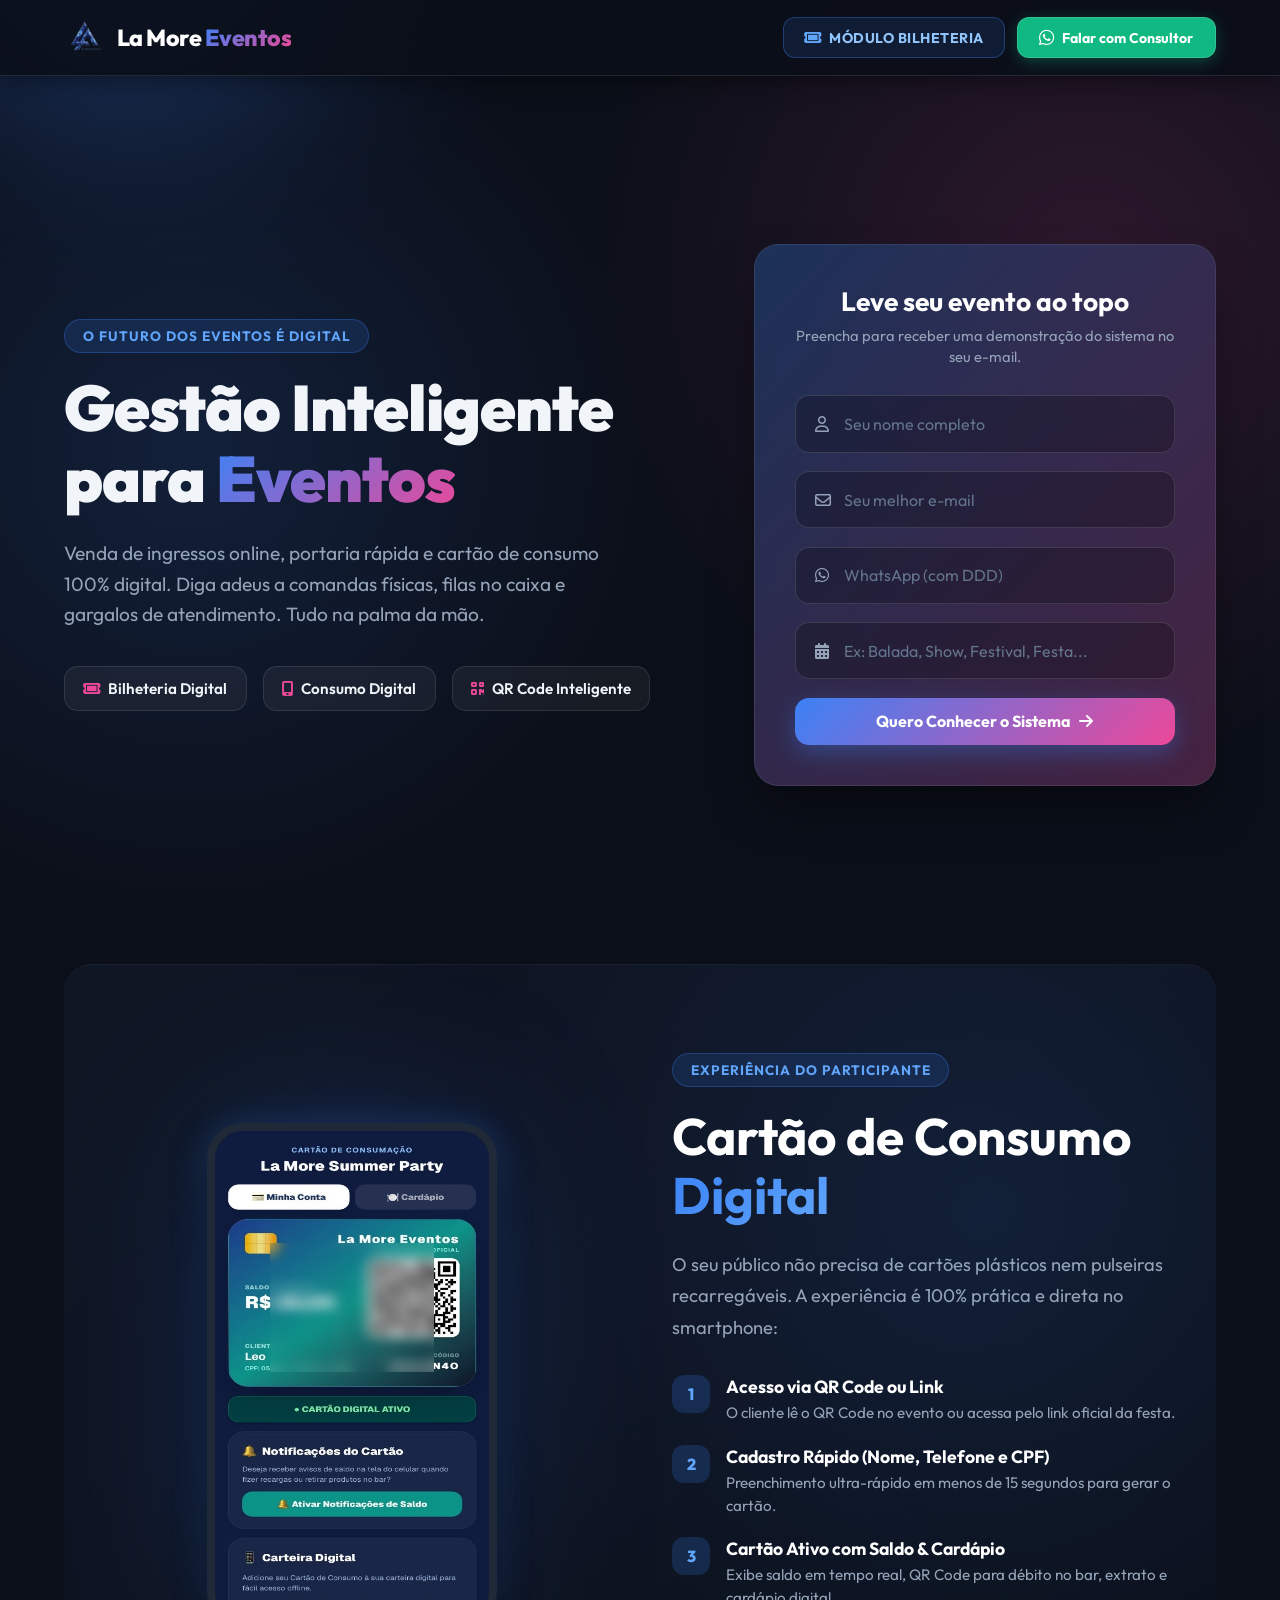
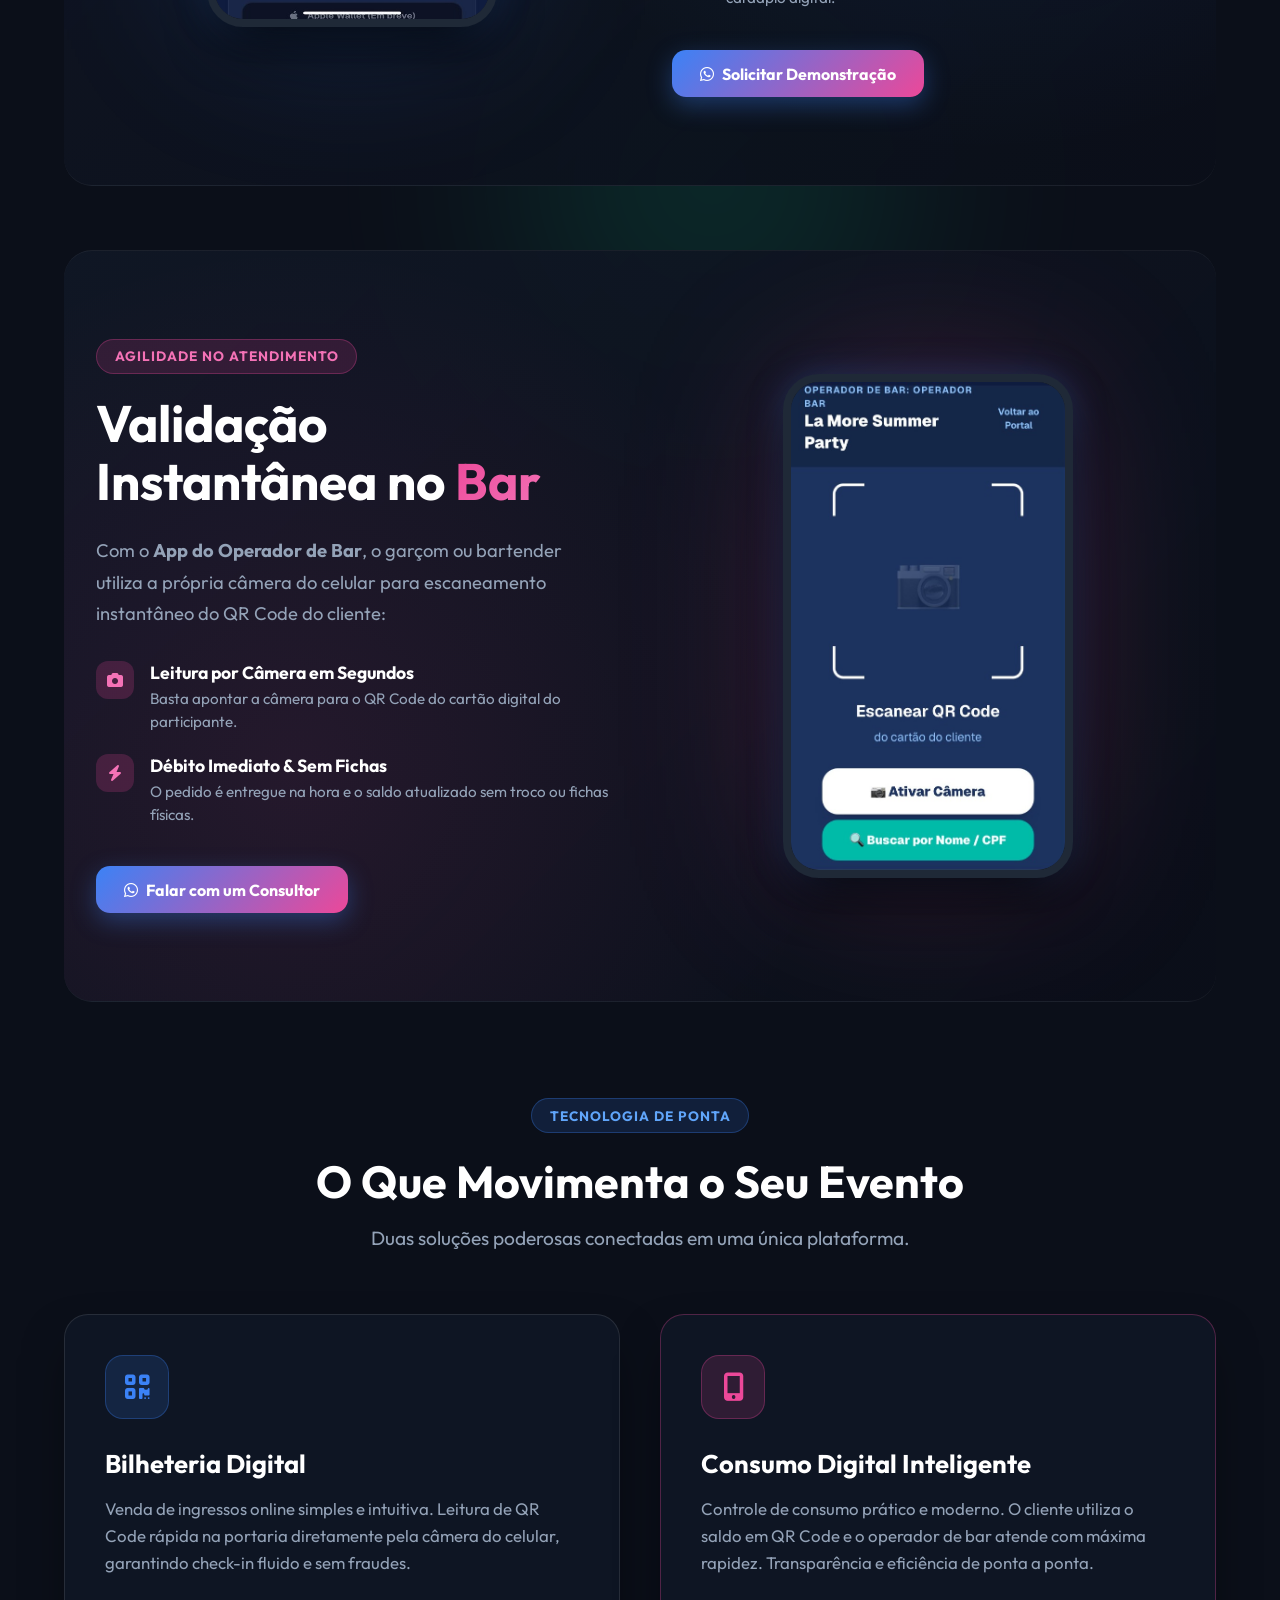
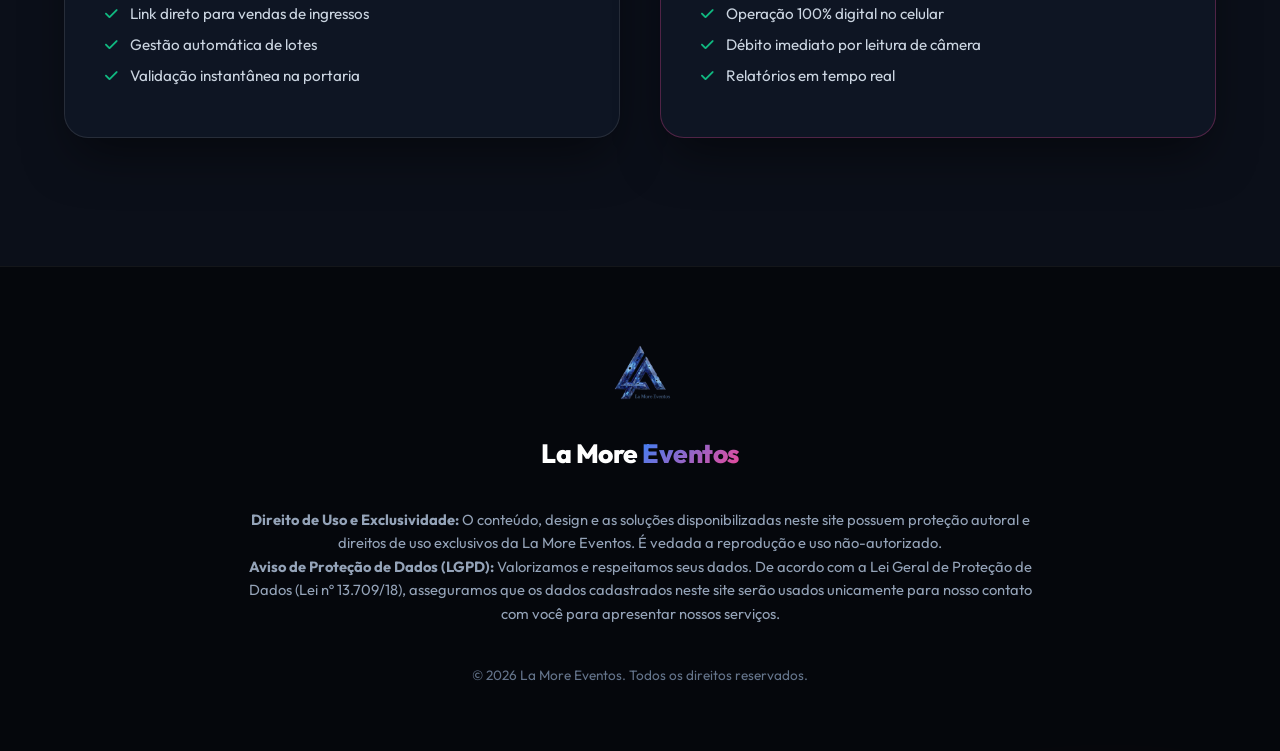
==== commit 6ea8016a: "Organiza navbar em 2 linhas no mobile aplica desfoque seguro no QR Code e ajusta enquadramento total" ====
--- a/index.html
+++ b/index.html
@@ -9,7 +9,7 @@
     <link rel="preconnect" href="https://fonts.googleapis.com">
     <link rel="preconnect" href="https://fonts.gstatic.com" crossorigin>
     <link href="https://fonts.googleapis.com/css2?family=Outfit:wght@300;400;500;600;700;800;900&display=swap" rel="stylesheet">
-    <link rel="stylesheet" href="style.css?v=2">
+    <link rel="stylesheet" href="style.css?v=3">
     <link rel="stylesheet" href="https://cdnjs.cloudflare.com/ajax/libs/font-awesome/6.4.0/css/all.min.css">
 </head>
 <body>
@@ -22,22 +22,23 @@
 
     <!-- Header / Navbar -->
     <nav class="navbar">
-        <div class="logo">
-            <a href="index.html" class="logo-link">
-                <img src="logo-final.png?v=11" alt="La More Eventos Logo" class="logo-img">
-                <span class="logo-text">La More <span class="logo-gradient">Eventos</span></span>
-            </a>
+        <div class="nav-top-row">
+            <div class="logo">
+                <a href="index.html" class="logo-link">
+                    <img src="logo-final.png?v=11" alt="La More Eventos Logo" class="logo-img">
+                    <span class="logo-text">La More <span class="logo-gradient">Eventos</span></span>
+                </a>
+            </div>
         </div>
-        <div class="nav-right">
+
+        <div class="nav-actions-row">
             <a href="bilheteria.html" class="btn-bilheteria">
                 <i class="fa-solid fa-ticket"></i>
-                <span class="btn-label-desktop">Módulo Bilheteria</span>
-                <span class="btn-label-mobile">Bilheteria</span>
+                <span>Módulo Bilheteria</span>
             </a>
             <a href="https://wa.me/55?text=Ol%C3%A1%2C%20gostaria%20de%20saber%20mais%20sobre%20o%20sistema%20da%20La%20More%20Eventos!" target="_blank" class="btn-consultor" id="chatbotBtn">
                 <i class="fa-brands fa-whatsapp"></i>
-                <span class="btn-label-desktop">Falar com Consultor</span>
-                <span class="btn-label-mobile">Consultor</span>
+                <span>Falar com Consultor</span>
             </a>
         </div>
     </nav>
@@ -123,7 +124,6 @@
                 <!-- Mockup Cartão do Cliente -->
                 <div class="impact-image fadeIn">
                     <div class="smartphone-mockup">
-                        <div class="smartphone-notch"></div>
                         <img src="cartao-cliente.jpg" alt="Cartão de Consumo Digital La More Eventos" class="app-screen">
                     </div>
                     <div class="mockup-glow primary-glow"></div>
@@ -212,10 +212,9 @@
                     </a>
                 </div>
 
-                <!-- Mockup App Operador -->
+                <!-- Mockup App Operador 100% Visível -->
                 <div class="impact-image fadeIn">
                     <div class="smartphone-mockup">
-                        <div class="smartphone-notch"></div>
                         <img src="app-operador.jpg" alt="App do Operador de Bar - Leitor de QR Code" class="app-screen">
                     </div>
                     <div class="mockup-glow secondary-glow"></div>
--- a/style.css
+++ b/style.css
@@ -88,14 +88,14 @@
 }
 
 /* ==========================================================================
-   NAVBAR (DESKTOP & MOBILE RESPONSIVE)
+   NAVBAR (DESKTOP & 2-ROW MOBILE LAYOUT)
    ========================================================================== */
 .navbar {
     display: flex;
     justify-content: space-between;
     align-items: center;
     padding: 0.85rem 5%;
-    background: rgba(11, 15, 25, 0.85);
+    background: rgba(11, 15, 25, 0.9);
     backdrop-filter: blur(20px);
     -webkit-backdrop-filter: blur(20px);
     border-bottom: 1px solid var(--glass-border);
@@ -104,15 +104,20 @@
     top: 0;
     left: 0;
     z-index: 1000;
-    box-shadow: 0 4px 20px rgba(0, 0, 0, 0.4);
+    box-shadow: 0 4px 25px rgba(0, 0, 0, 0.45);
     height: 76px;
-    flex-wrap: nowrap;
+    transition: all 0.3s ease;
+}
+
+.nav-top-row {
+    display: flex;
+    align-items: center;
 }
 
 .logo-link {
     display: flex;
     align-items: center;
-    gap: 10px;
+    gap: 12px;
     text-decoration: none;
     flex-shrink: 0;
 }
@@ -142,7 +147,7 @@
 }
 
 /* Nav Actions Container */
-.nav-right {
+.nav-actions-row {
     display: flex;
     align-items: center;
     gap: 12px;
@@ -154,7 +159,7 @@
     display: inline-flex;
     align-items: center;
     gap: 8px;
-    padding: 0.65rem 1.15rem;
+    padding: 0.65rem 1.25rem;
     border-radius: 12px;
     background: rgba(59, 130, 246, 0.12);
     border: 1px solid rgba(59, 130, 246, 0.35);
@@ -186,7 +191,7 @@
     display: inline-flex;
     align-items: center;
     gap: 8px;
-    padding: 0.65rem 1.25rem;
+    padding: 0.65rem 1.35rem;
     border-radius: 12px;
     background: var(--success);
     color: #ffffff;
@@ -208,14 +213,6 @@
 
 .btn-consultor i {
     font-size: 1.1rem;
-}
-
-/* Classes para alternar textos entre desktop e mobile */
-.btn-label-mobile {
-    display: none;
-}
-.btn-label-desktop {
-    display: inline;
 }
 
 /* ==========================================================================
@@ -601,37 +598,29 @@
 }
 
 /* ==========================================================================
-   SMARTPHONE MOCKUPS
+   SMARTPHONE MOCKUPS (CRISTAL CLEAR & PERFECTLY FRAMED)
    ========================================================================== */
 .smartphone-mockup {
     position: relative;
-    width: 270px;
-    height: 530px;
-    border: 10px solid #1f2937;
-    border-radius: 38px;
+    width: 290px;
+    max-width: 90vw;
+    height: auto;
+    aspect-ratio: 589 / 1024;
+    border: 8px solid #1f2937;
+    border-radius: 36px;
     background: #0b0f19;
-    box-shadow: 0 25px 50px -12px rgba(0,0,0,0.8), 0 0 30px rgba(59, 130, 246, 0.25), inset 0 0 0 2px rgba(255,255,255,0.1);
+    box-shadow: 0 25px 50px -12px rgba(0,0,0,0.85), 0 0 35px rgba(59, 130, 246, 0.25), inset 0 0 0 2px rgba(255,255,255,0.1);
     overflow: hidden;
     z-index: 10;
-}
-
-.smartphone-notch {
-    position: absolute;
-    top: 0;
-    left: 50%;
-    transform: translateX(-50%);
-    width: 90px;
-    height: 16px;
-    background: #1f2937;
-    border-bottom-left-radius: 12px;
-    border-bottom-right-radius: 12px;
-    z-index: 20;
+    display: flex;
+    align-items: center;
+    justify-content: center;
 }
 
 .app-screen {
     width: 100%;
     height: 100%;
-    object-fit: cover;
+    object-fit: fill;
     display: block;
 }
 
@@ -795,60 +784,63 @@
 }
 
 /* ==========================================================================
-   MOBILE & TABLET RESPONSIVE RULES (CRUCIAL FIX)
+   MOBILE RESPONSIVE RULES (2-ROW SPACIOUS NAVBAR)
    ========================================================================== */
 @media (max-width: 768px) {
     .navbar {
-        height: 64px;
-        padding: 0.5rem 3.5%;
-        box-shadow: 0 4px 15px rgba(0, 0, 0, 0.6);
+        height: auto;
+        padding: 0.75rem 4% 0.75rem;
+        flex-direction: column;
+        gap: 10px;
+        box-shadow: 0 4px 20px rgba(0, 0, 0, 0.7);
+    }
+
+    .nav-top-row {
+        width: 100%;
+        display: flex;
+        justify-content: flex-start;
     }
 
     .logo-img {
-        height: 36px;
+        height: 40px;
     }
 
     .logo-text {
-        font-size: 1.1rem;
-    }
-
-    .nav-right {
+        font-size: 1.25rem;
+    }
+
+    /* Linha de Botões Abaixo */
+    .nav-actions-row {
+        width: 100%;
+        display: flex;
+        align-items: center;
+        justify-content: space-between;
+        gap: 10px;
+    }
+
+    /* Botão Bilheteria à Esquerda na Linha de Baixo */
+    .btn-bilheteria {
+        flex: 1;
+        justify-content: center;
+        padding: 0.65rem 0.5rem;
+        font-size: 0.82rem;
+        border-radius: 11px;
         gap: 6px;
     }
 
-    /* Alterna para labels curtos no mobile */
-    .btn-label-desktop {
-        display: none;
-    }
-    .btn-label-mobile {
-        display: inline;
-    }
-
-    /* Botão Bilheteria Compacto */
-    .btn-bilheteria {
-        padding: 0.45rem 0.65rem;
-        font-size: 0.76rem;
-        border-radius: 9px;
-        gap: 5px;
-    }
-    .btn-bilheteria i {
-        font-size: 0.8rem;
-    }
-
-    /* Botão WhatsApp Compacto e Proporcional */
+    /* Botão WhatsApp / Consultor à Direita na Linha de Baixo */
     .btn-consultor {
-        padding: 0.45rem 0.75rem;
-        font-size: 0.78rem;
-        border-radius: 9px;
-        gap: 5px;
-    }
-    .btn-consultor i {
-        font-size: 0.95rem;
-    }
-
-    /* Container e Hero */
+        flex: 1;
+        justify-content: center;
+        padding: 0.65rem 0.5rem;
+        font-size: 0.82rem;
+        border-radius: 11px;
+        gap: 6px;
+    }
+
+    /* Container com espaçamento proporcional */
     .container {
-        padding: 85px 4% 3rem;
+        padding: 145px 4% 3rem;
     }
 
     .hero {
@@ -857,7 +849,7 @@
     }
 
     .hero-content h1 {
-        font-size: 2.15rem;
+        font-size: 2.2rem;
         letter-spacing: -0.5px;
         margin-bottom: 1rem;
     }
@@ -903,9 +895,8 @@
     }
 
     .smartphone-mockup {
-        width: 230px;
-        height: 450px;
-        border-width: 8px;
+        width: 250px;
+        border-width: 6px;
         border-radius: 30px;
     }
 
@@ -933,20 +924,20 @@
 /* Telas muito pequenas (< 380px) */
 @media (max-width: 380px) {
     .navbar {
-        padding: 0.4rem 2.5%;
+        padding: 0.65rem 3%;
     }
 
     .logo-text {
-        font-size: 0.95rem;
+        font-size: 1.1rem;
     }
 
     .btn-bilheteria {
-        padding: 0.4rem 0.5rem;
-        font-size: 0.7rem;
+        font-size: 0.76rem;
+        padding: 0.55rem 0.4rem;
     }
 
     .btn-consultor {
-        padding: 0.4rem 0.6rem;
-        font-size: 0.72rem;
-    }
-}
+        font-size: 0.76rem;
+        padding: 0.55rem 0.4rem;
+    }
+}
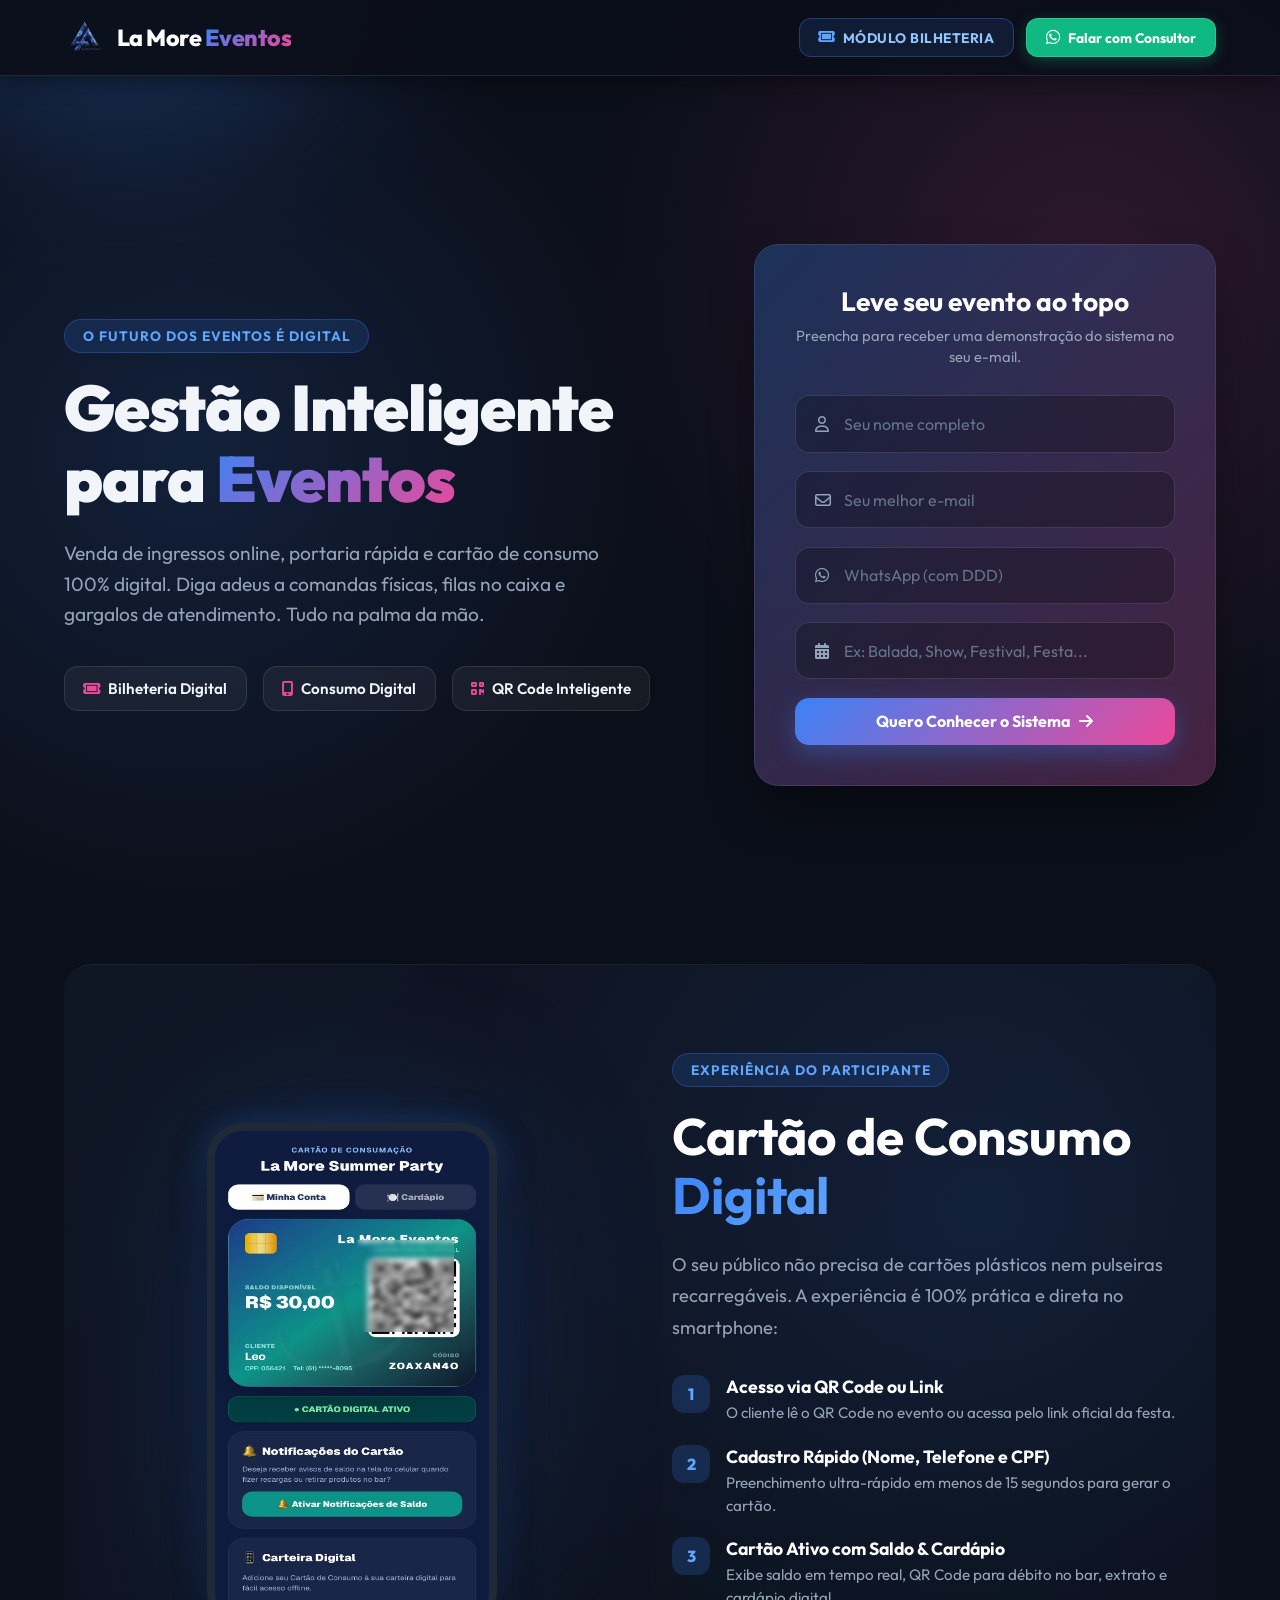
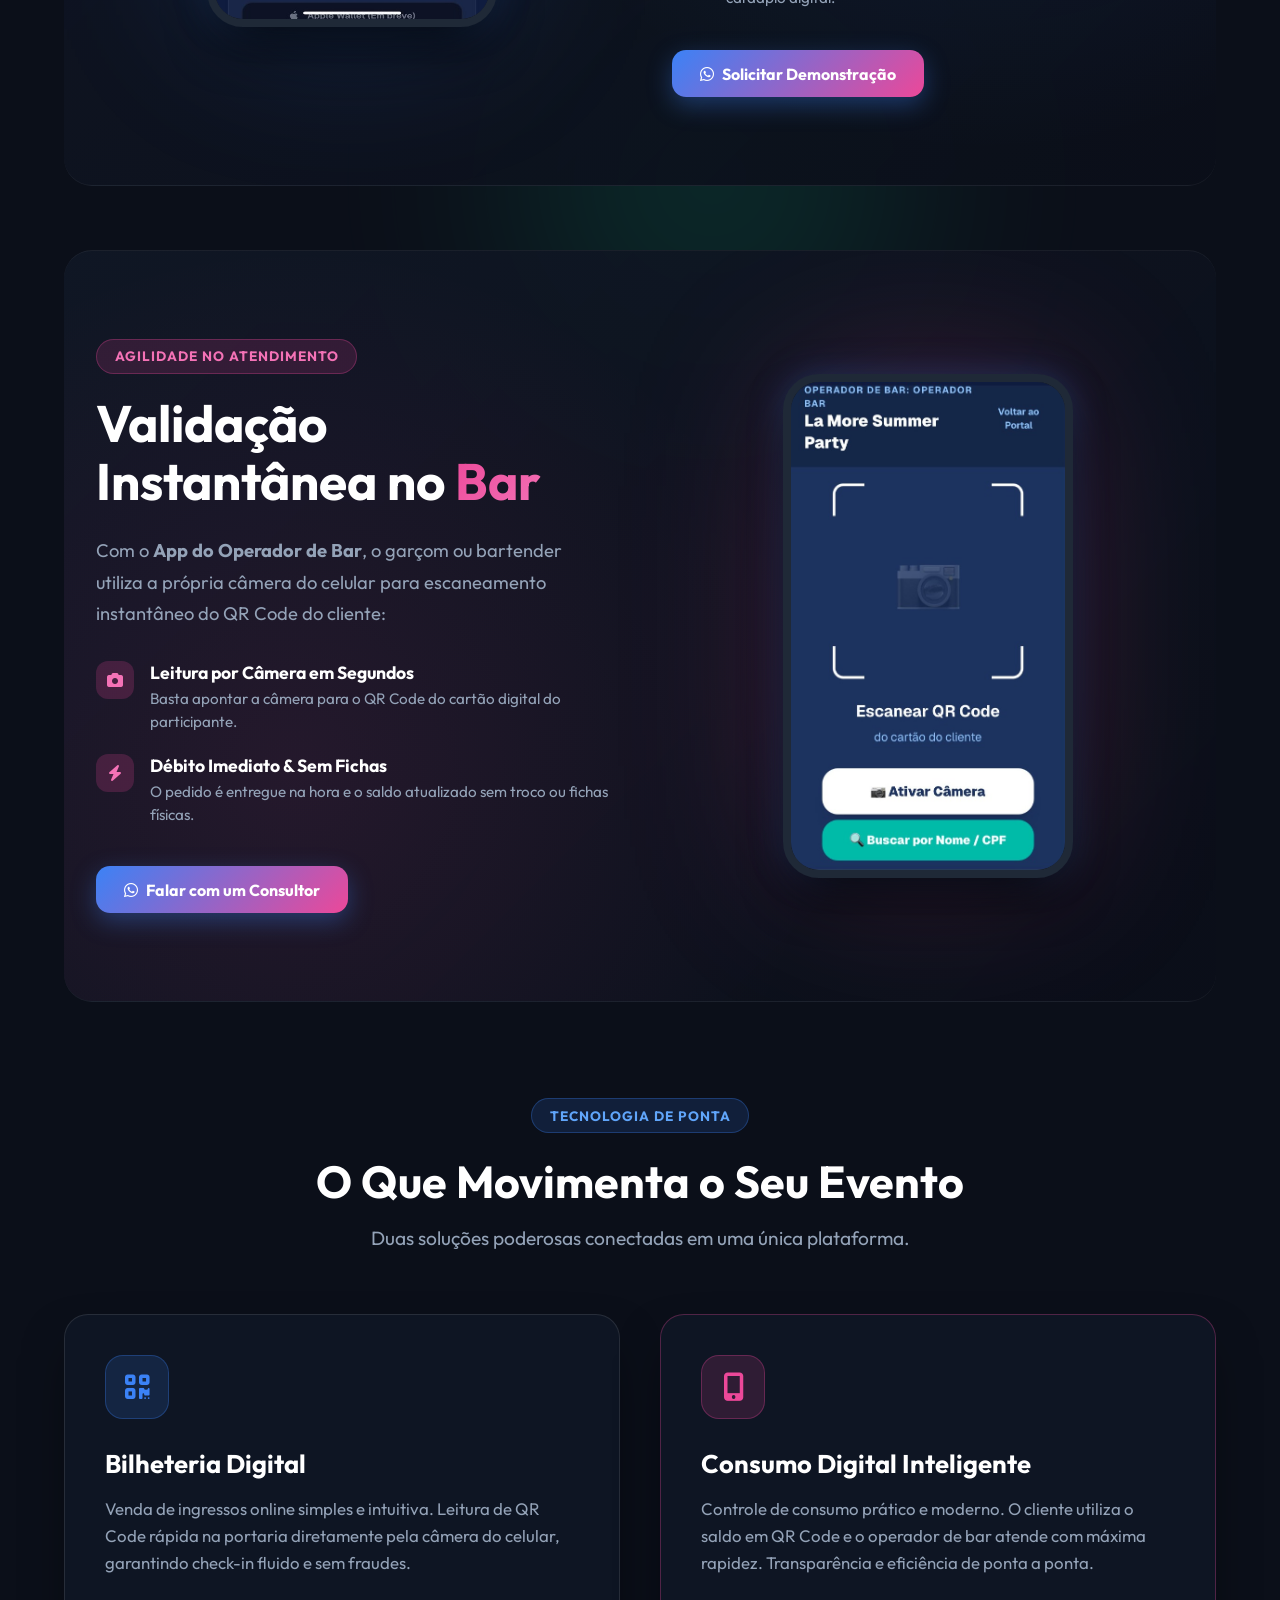
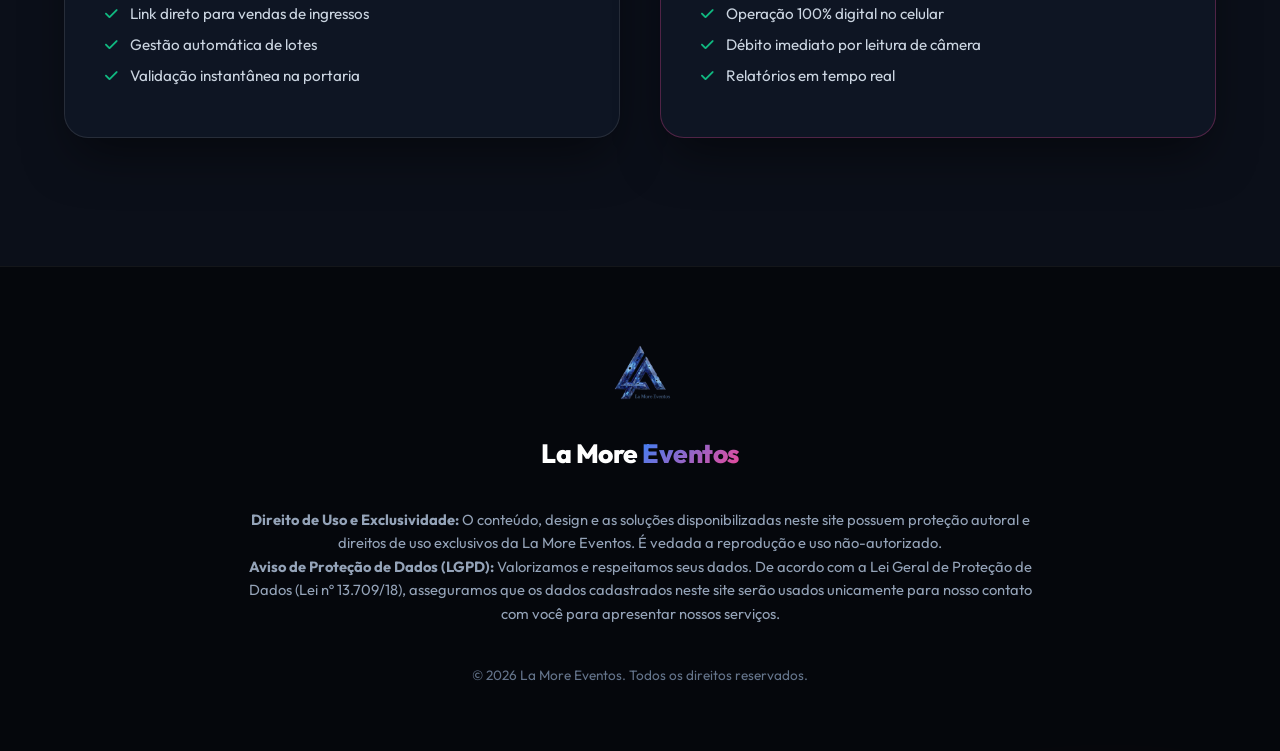
==== commit ad0abfa3: "Ajusta desfoque sutil exclusivo no QR Code reduz botoes no mobile e adiciona cache-busting v15" ====
--- a/index.html
+++ b/index.html
@@ -9,7 +9,7 @@
     <link rel="preconnect" href="https://fonts.googleapis.com">
     <link rel="preconnect" href="https://fonts.gstatic.com" crossorigin>
     <link href="https://fonts.googleapis.com/css2?family=Outfit:wght@300;400;500;600;700;800;900&display=swap" rel="stylesheet">
-    <link rel="stylesheet" href="style.css?v=3">
+    <link rel="stylesheet" href="style.css?v=15">
     <link rel="stylesheet" href="https://cdnjs.cloudflare.com/ajax/libs/font-awesome/6.4.0/css/all.min.css">
 </head>
 <body>
@@ -124,7 +124,7 @@
                 <!-- Mockup Cartão do Cliente -->
                 <div class="impact-image fadeIn">
                     <div class="smartphone-mockup">
-                        <img src="cartao-cliente.jpg" alt="Cartão de Consumo Digital La More Eventos" class="app-screen">
+                        <img src="cartao-cliente.jpg?v=15" alt="Cartão de Consumo Digital La More Eventos" class="app-screen">
                     </div>
                     <div class="mockup-glow primary-glow"></div>
                 </div>
--- a/style.css
+++ b/style.css
@@ -88,14 +88,14 @@
 }
 
 /* ==========================================================================
-   NAVBAR (DESKTOP & 2-ROW MOBILE LAYOUT)
+   NAVBAR (DESKTOP & 2-ROW COMPACT MOBILE LAYOUT)
    ========================================================================== */
 .navbar {
     display: flex;
     justify-content: space-between;
     align-items: center;
     padding: 0.85rem 5%;
-    background: rgba(11, 15, 25, 0.9);
+    background: rgba(11, 15, 25, 0.92);
     backdrop-filter: blur(20px);
     -webkit-backdrop-filter: blur(20px);
     border-bottom: 1px solid var(--glass-border);
@@ -158,14 +158,14 @@
 .btn-bilheteria {
     display: inline-flex;
     align-items: center;
-    gap: 8px;
-    padding: 0.65rem 1.25rem;
+    gap: 7px;
+    padding: 0.6rem 1.15rem;
     border-radius: 12px;
     background: rgba(59, 130, 246, 0.12);
     border: 1px solid rgba(59, 130, 246, 0.35);
     color: #93c5fd;
     font-weight: 700;
-    font-size: 0.88rem;
+    font-size: 0.86rem;
     text-decoration: none;
     text-transform: uppercase;
     letter-spacing: 0.5px;
@@ -183,20 +183,20 @@
 
 .btn-bilheteria i {
     color: #60a5fa;
-    font-size: 0.95rem;
+    font-size: 0.92rem;
 }
 
 /* Botão WhatsApp / Consultor */
 .btn-consultor {
     display: inline-flex;
     align-items: center;
-    gap: 8px;
-    padding: 0.65rem 1.35rem;
+    gap: 7px;
+    padding: 0.6rem 1.2rem;
     border-radius: 12px;
     background: var(--success);
     color: #ffffff;
     font-weight: 700;
-    font-size: 0.88rem;
+    font-size: 0.86rem;
     text-decoration: none;
     cursor: pointer;
     transition: all 0.25s ease;
@@ -212,7 +212,7 @@
 }
 
 .btn-consultor i {
-    font-size: 1.1rem;
+    font-size: 1.05rem;
 }
 
 /* ==========================================================================
@@ -784,14 +784,14 @@
 }
 
 /* ==========================================================================
-   MOBILE RESPONSIVE RULES (2-ROW SPACIOUS NAVBAR)
+   MOBILE RESPONSIVE RULES (2-ROW COMPACT NAVBAR & PEQUENINOS BUTTONS)
    ========================================================================== */
 @media (max-width: 768px) {
     .navbar {
         height: auto;
-        padding: 0.75rem 4% 0.75rem;
+        padding: 0.6rem 4% 0.6rem;
         flex-direction: column;
-        gap: 10px;
+        gap: 6px;
         box-shadow: 0 4px 20px rgba(0, 0, 0, 0.7);
     }
 
@@ -799,48 +799,60 @@
         width: 100%;
         display: flex;
         justify-content: flex-start;
+        align-items: center;
+    }
+
+    .logo-link {
+        gap: 8px;
     }
 
     .logo-img {
-        height: 40px;
+        height: 36px;
     }
 
     .logo-text {
-        font-size: 1.25rem;
-    }
-
-    /* Linha de Botões Abaixo */
+        font-size: 1.15rem;
+    }
+
+    /* Linha de Botões Abaixo (Pequenininhos, Elegantes e Discretos) */
     .nav-actions-row {
         width: 100%;
         display: flex;
         align-items: center;
         justify-content: space-between;
-        gap: 10px;
-    }
-
-    /* Botão Bilheteria à Esquerda na Linha de Baixo */
+        gap: 8px;
+    }
+
+    /* Botão Bilheteria Pequenininho à Esquerda */
     .btn-bilheteria {
         flex: 1;
         justify-content: center;
-        padding: 0.65rem 0.5rem;
-        font-size: 0.82rem;
-        border-radius: 11px;
-        gap: 6px;
-    }
-
-    /* Botão WhatsApp / Consultor à Direita na Linha de Baixo */
+        padding: 0.38rem 0.6rem;
+        font-size: 0.74rem;
+        border-radius: 9px;
+        gap: 5px;
+        letter-spacing: 0.2px;
+    }
+    .btn-bilheteria i {
+        font-size: 0.78rem;
+    }
+
+    /* Botão WhatsApp / Consultor Pequenininho à Direita */
     .btn-consultor {
         flex: 1;
         justify-content: center;
-        padding: 0.65rem 0.5rem;
-        font-size: 0.82rem;
-        border-radius: 11px;
-        gap: 6px;
+        padding: 0.38rem 0.6rem;
+        font-size: 0.74rem;
+        border-radius: 9px;
+        gap: 5px;
+    }
+    .btn-consultor i {
+        font-size: 0.88rem;
     }
 
     /* Container com espaçamento proporcional */
     .container {
-        padding: 145px 4% 3rem;
+        padding: 130px 4% 3rem;
     }
 
     .hero {
@@ -849,7 +861,7 @@
     }
 
     .hero-content h1 {
-        font-size: 2.2rem;
+        font-size: 2.1rem;
         letter-spacing: -0.5px;
         margin-bottom: 1rem;
     }
@@ -864,8 +876,8 @@
     }
 
     .stat-item {
-        padding: 0.55rem 0.85rem;
-        font-size: 0.85rem;
+        padding: 0.5rem 0.8rem;
+        font-size: 0.82rem;
         border-radius: 10px;
     }
 
@@ -875,11 +887,11 @@
     }
 
     .form-header h3 {
-        font-size: 1.4rem;
+        font-size: 1.35rem;
     }
 
     .impact-section {
-        padding: 3.5rem 0;
+        padding: 3rem 0;
         border-radius: 20px;
         margin-top: 2.5rem;
     }
@@ -897,19 +909,19 @@
     .smartphone-mockup {
         width: 250px;
         border-width: 6px;
-        border-radius: 30px;
+        border-radius: 28px;
     }
 
     .impact-title {
-        font-size: 1.85rem;
+        font-size: 1.8rem;
     }
 
     .impact-desc {
-        font-size: 1rem;
+        font-size: 0.98rem;
     }
 
     .features-section {
-        padding: 4rem 0 2rem;
+        padding: 3.5rem 0 2rem;
     }
 
     .features-header {
@@ -917,27 +929,28 @@
     }
 
     .features-header h2 {
-        font-size: 1.85rem;
+        font-size: 1.8rem;
     }
 }
 
 /* Telas muito pequenas (< 380px) */
 @media (max-width: 380px) {
     .navbar {
-        padding: 0.65rem 3%;
+        padding: 0.5rem 3%;
+        gap: 5px;
     }
 
     .logo-text {
-        font-size: 1.1rem;
+        font-size: 1.05rem;
     }
 
     .btn-bilheteria {
-        font-size: 0.76rem;
-        padding: 0.55rem 0.4rem;
+        font-size: 0.7rem;
+        padding: 0.32rem 0.45rem;
     }
 
     .btn-consultor {
-        font-size: 0.76rem;
-        padding: 0.55rem 0.4rem;
-    }
-}
+        font-size: 0.7rem;
+        padding: 0.32rem 0.45rem;
+    }
+}
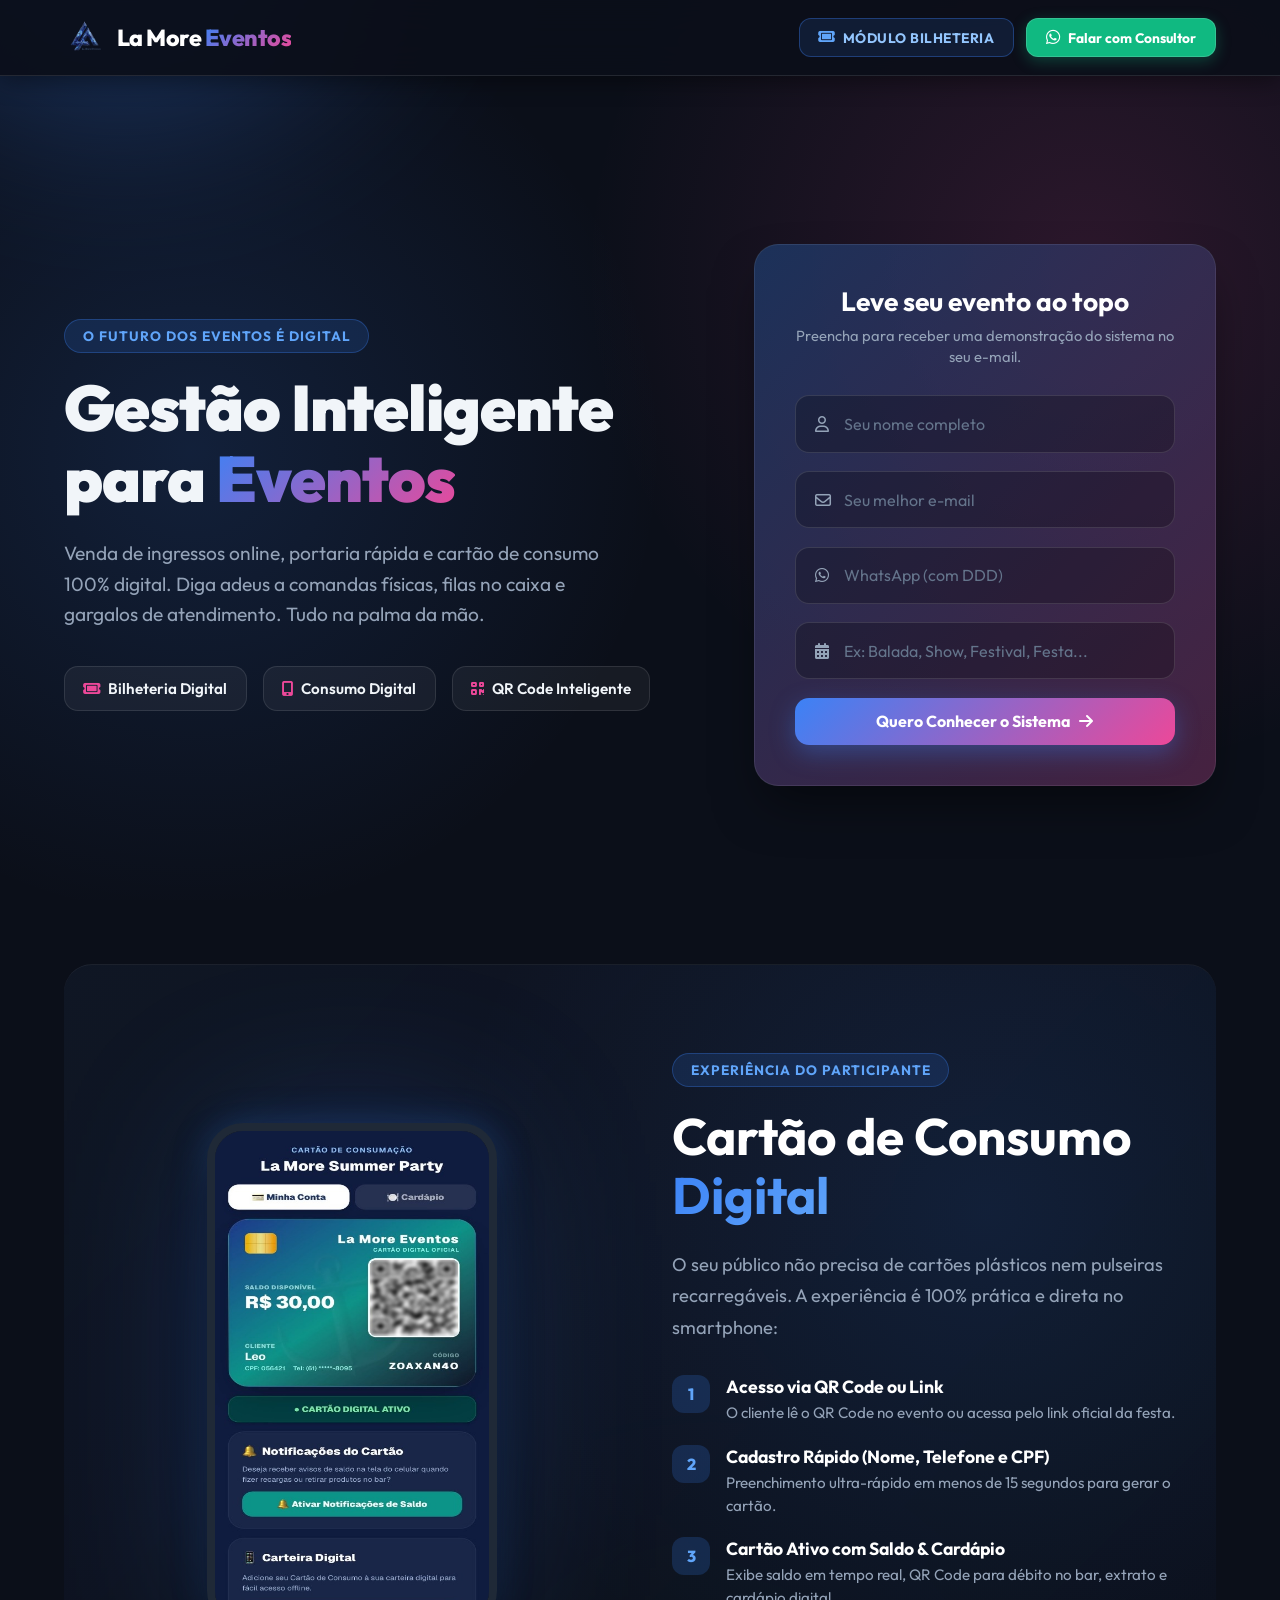
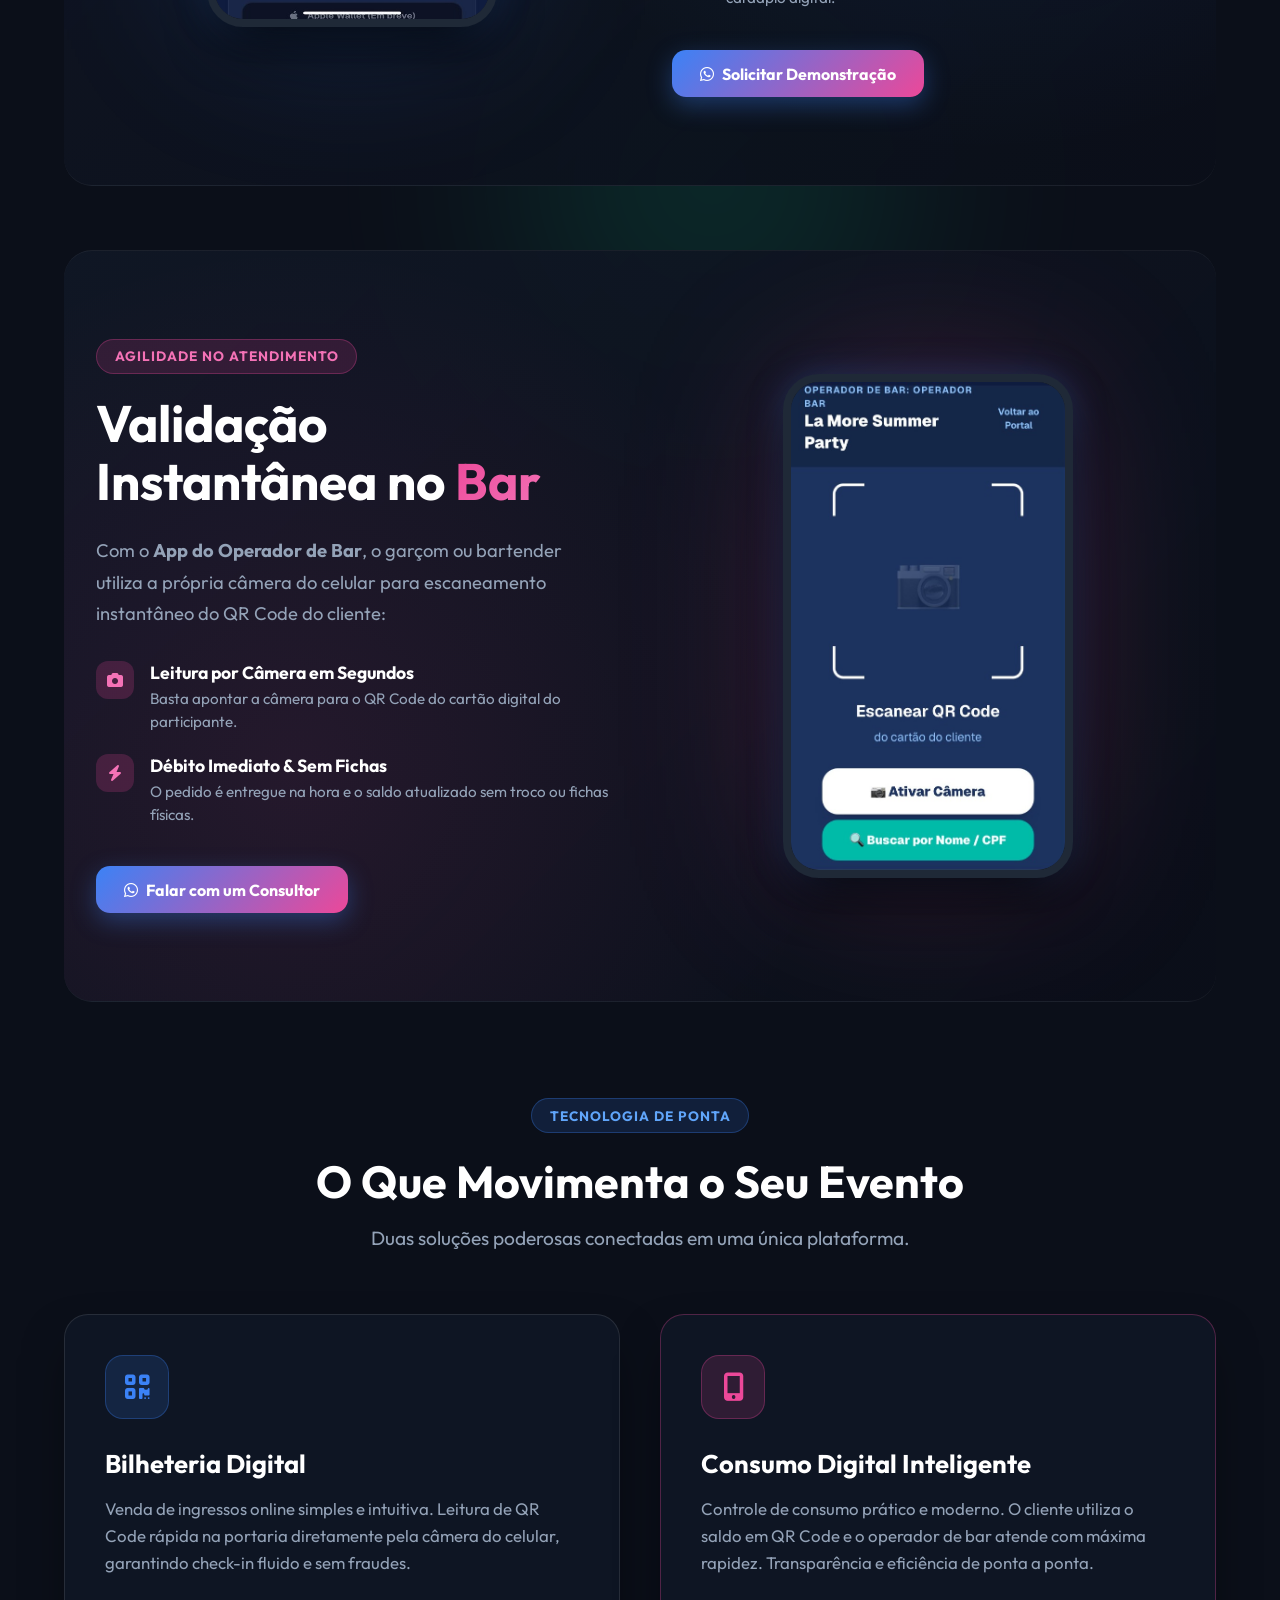
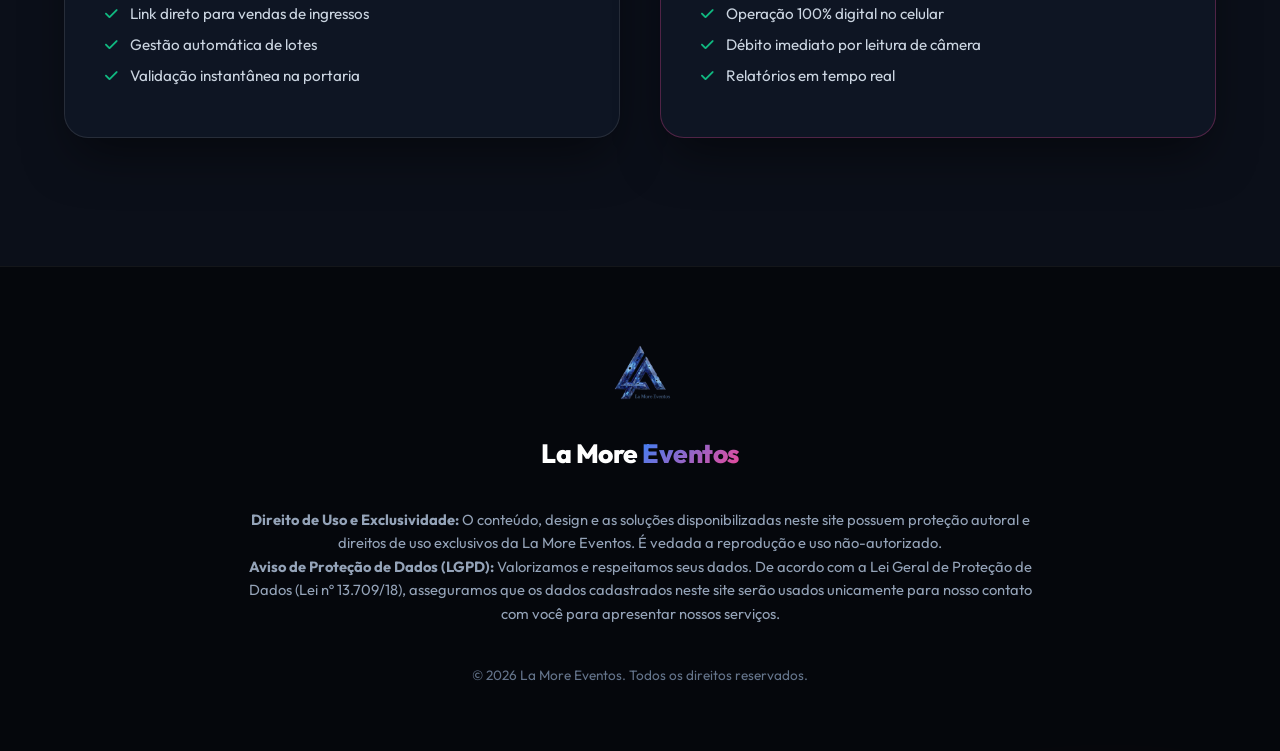
==== commit 301e6e72: "Ajusta mascara de desfoque delimitada com precisao no QR Code sem vazamento para o cartao" ====
--- a/index.html
+++ b/index.html
@@ -9,7 +9,7 @@
     <link rel="preconnect" href="https://fonts.googleapis.com">
     <link rel="preconnect" href="https://fonts.gstatic.com" crossorigin>
     <link href="https://fonts.googleapis.com/css2?family=Outfit:wght@300;400;500;600;700;800;900&display=swap" rel="stylesheet">
-    <link rel="stylesheet" href="style.css?v=15">
+    <link rel="stylesheet" href="style.css?v=20">
     <link rel="stylesheet" href="https://cdnjs.cloudflare.com/ajax/libs/font-awesome/6.4.0/css/all.min.css">
 </head>
 <body>
@@ -124,7 +124,7 @@
                 <!-- Mockup Cartão do Cliente -->
                 <div class="impact-image fadeIn">
                     <div class="smartphone-mockup">
-                        <img src="cartao-cliente.jpg?v=15" alt="Cartão de Consumo Digital La More Eventos" class="app-screen">
+                        <img src="cartao-cliente.jpg?v=20" alt="Cartão de Consumo Digital La More Eventos" class="app-screen">
                     </div>
                     <div class="mockup-glow primary-glow"></div>
                 </div>
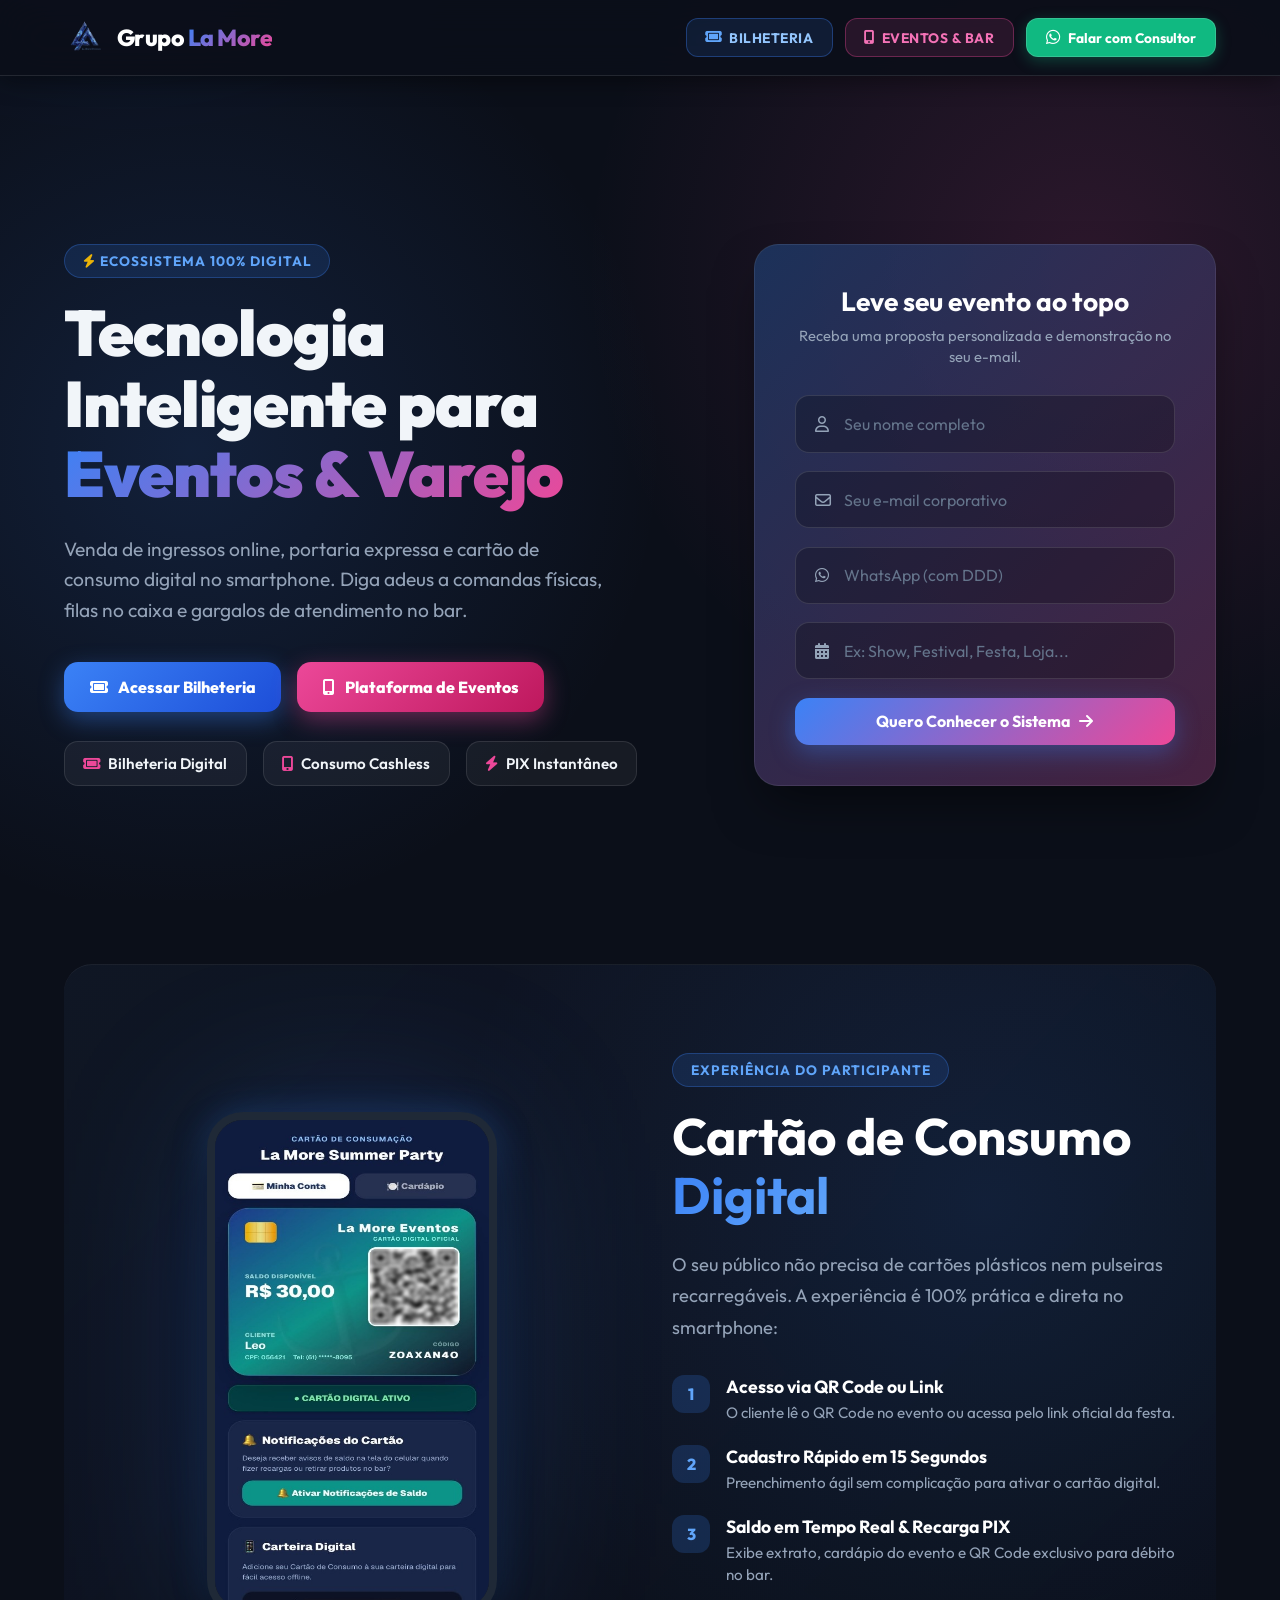
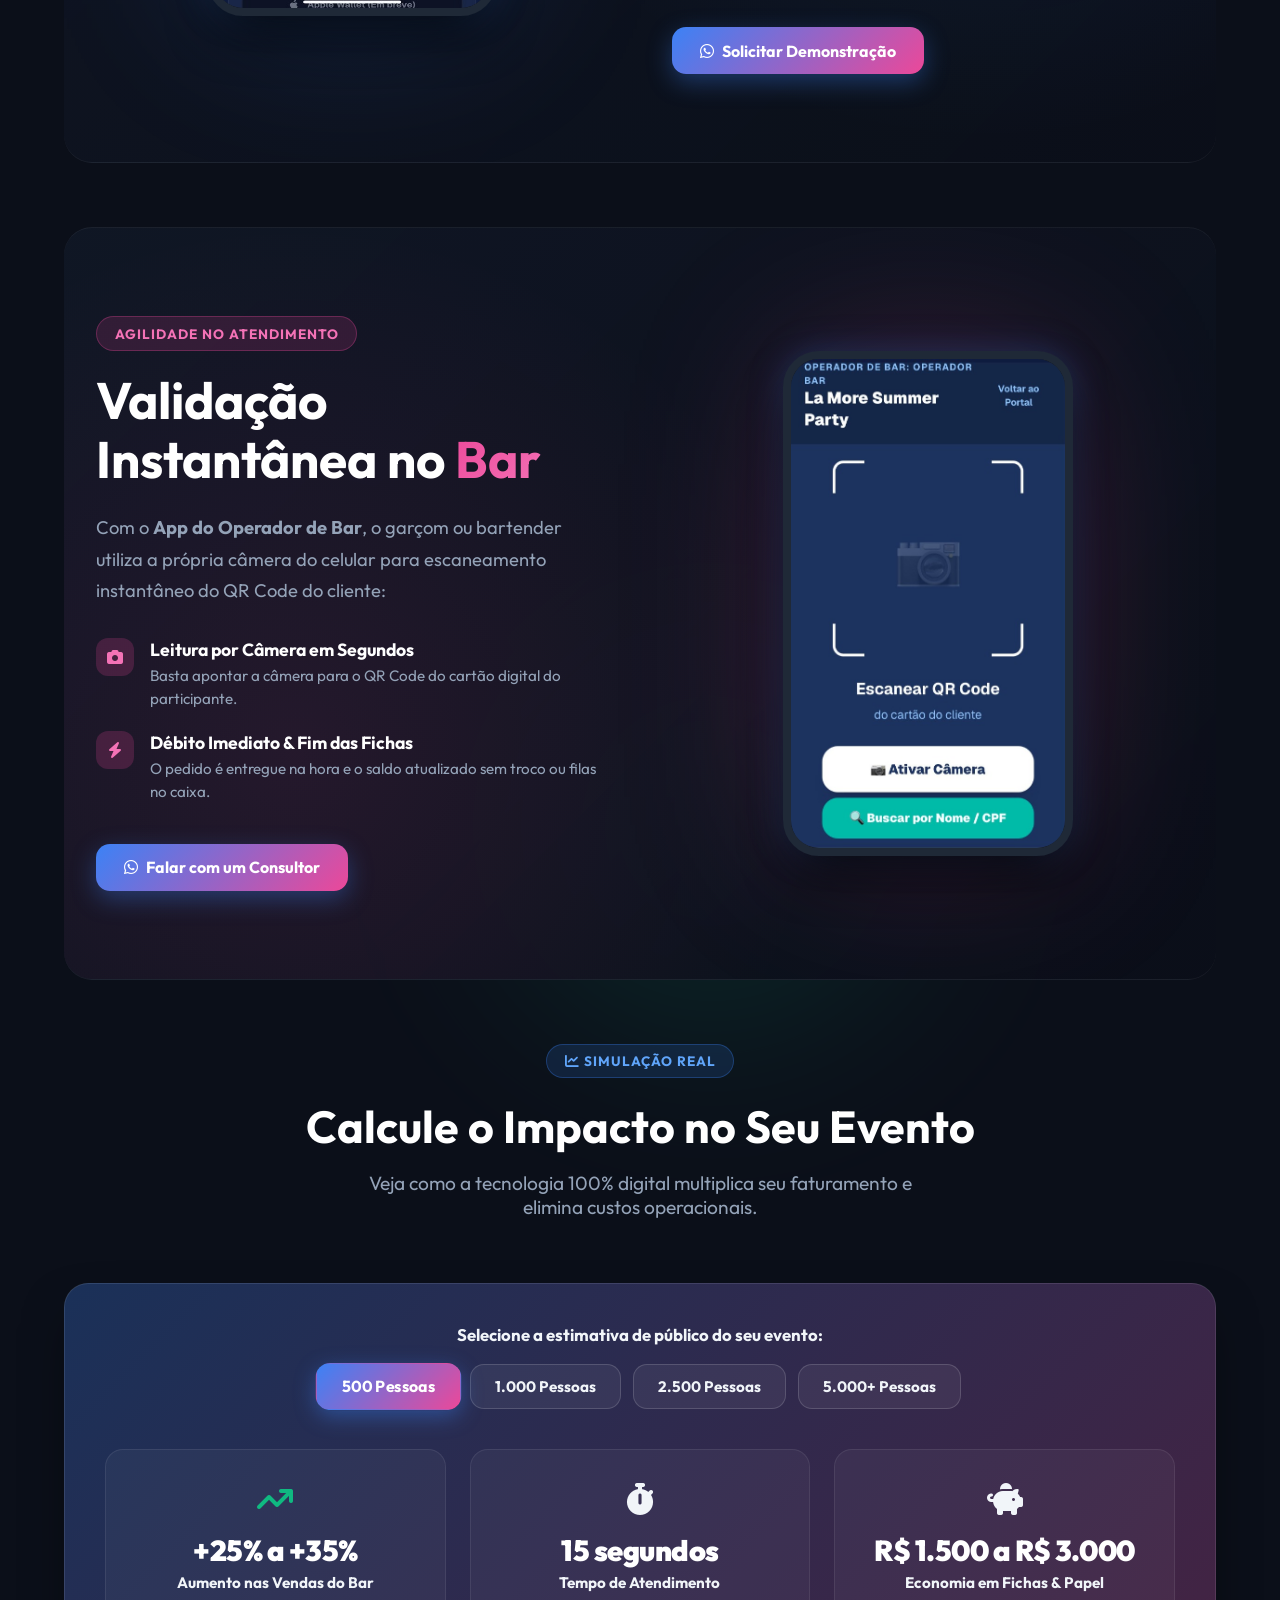
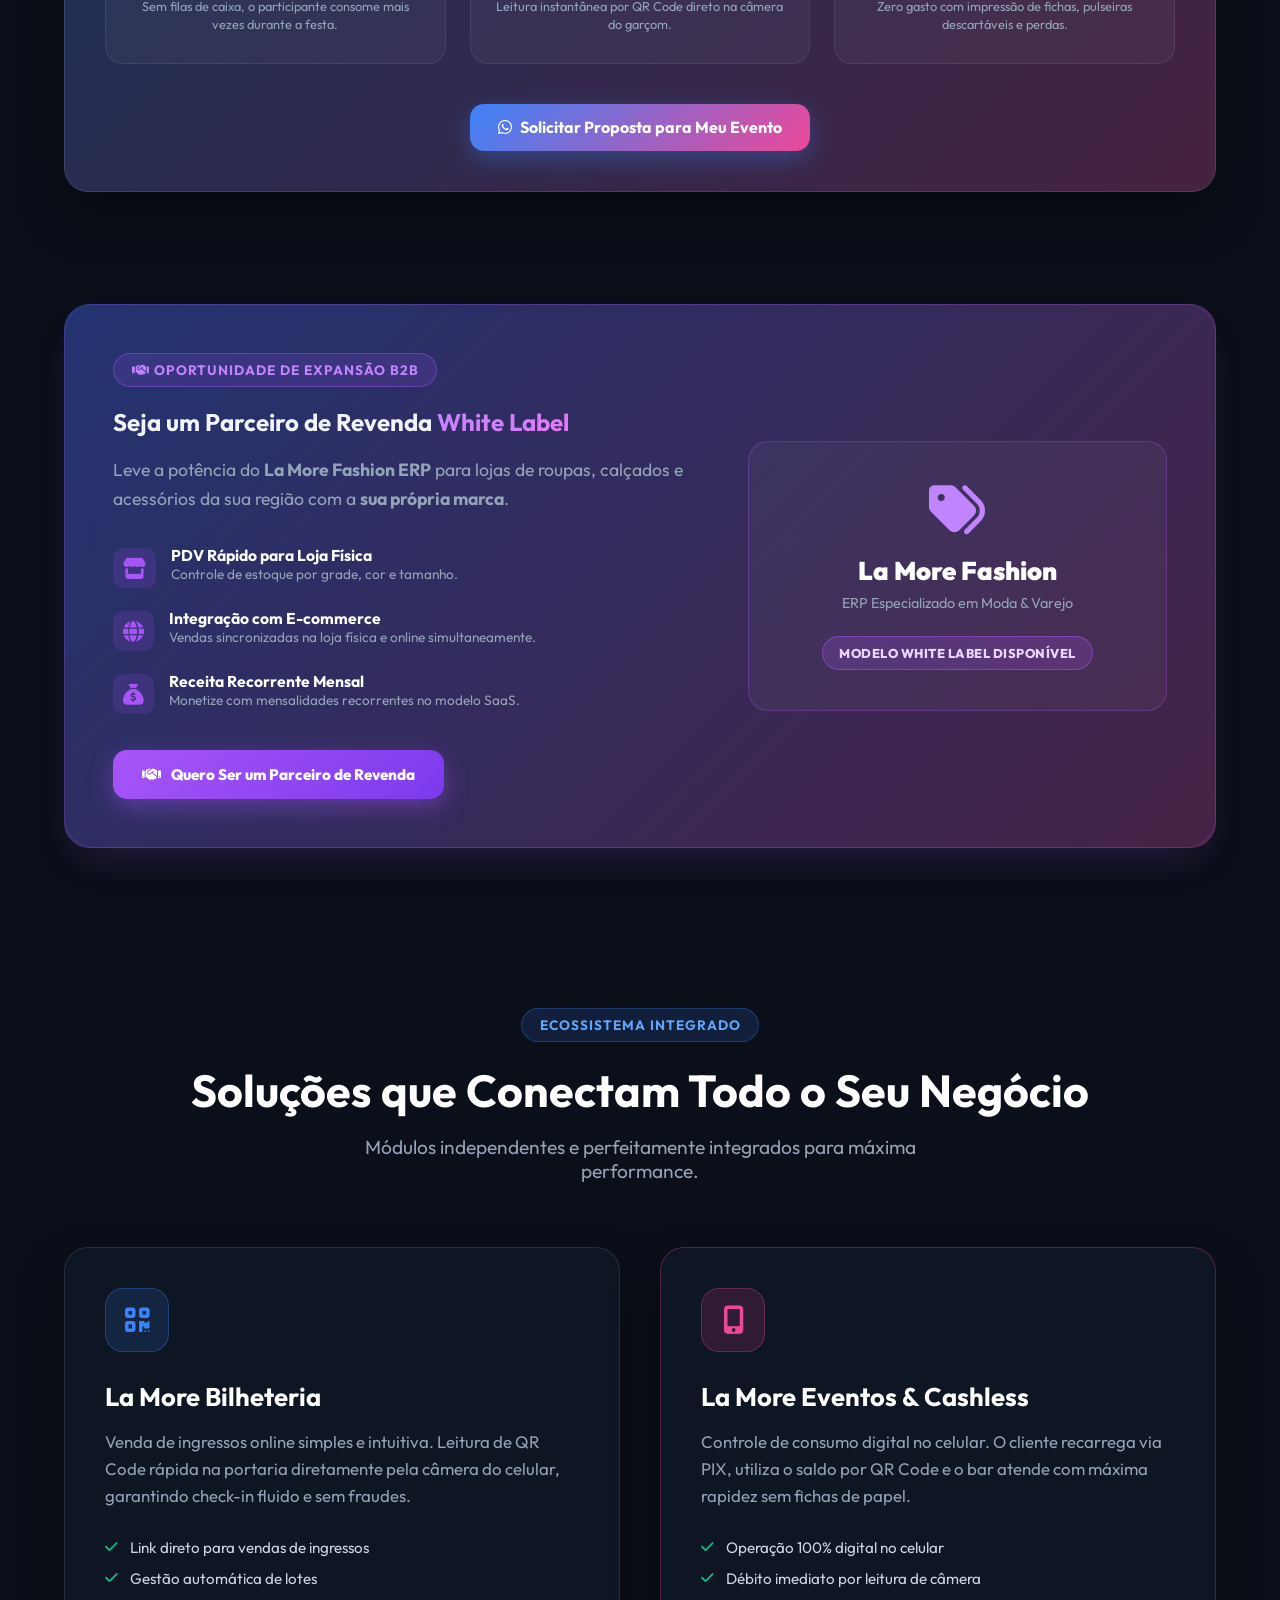
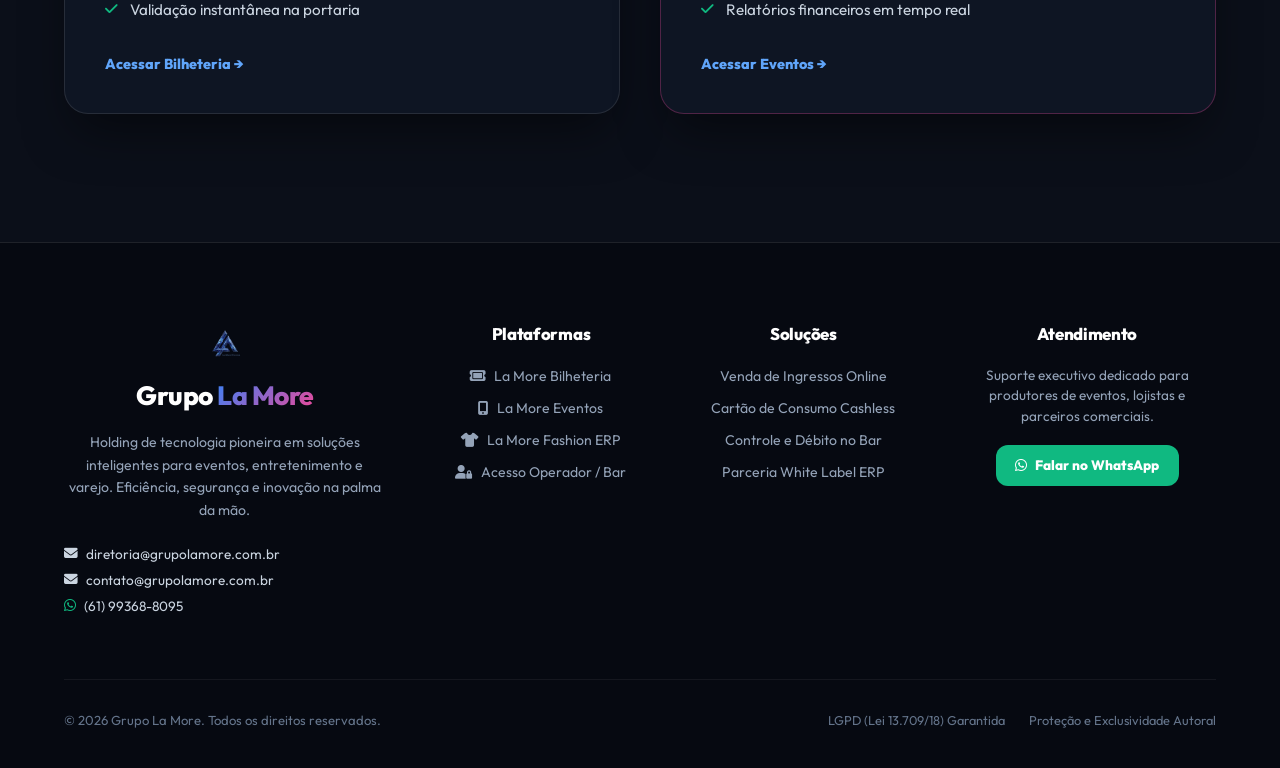
==== commit 4918ee5f: "feat(portal): atualiza landing page oficial com ecossistema grupolamore.com.br, simulador de lucro, " ====
--- a/index.html
+++ b/index.html
@@ -1,15 +1,15 @@
-<!DOCTYPE html>
+﻿<!DOCTYPE html>
 <html lang="pt-BR">
 <head>
     <meta charset="UTF-8">
     <meta name="viewport" content="width=device-width, initial-scale=1.0, maximum-scale=1.0, user-scalable=no">
-    <title>La More Eventos - Bilheteria e Cartão de Consumo Digital</title>
+    <title>Grupo La More - Ecossistema Inteligente para Eventos, Bilheteria e Varejo</title>
     <link rel="icon" type="image/png" href="favicon.png">
-    <meta name="description" content="A evolução da gestão de eventos. Bilheteria digital e cartão de consumo inteligente por QR Code direto no celular. Sem filas, sem cartões físicos.">
+    <meta name="description" content="Ecossistema completo do Grupo La More: Bilheteria digital, Cartão de consumo cashless por QR Code e ERP Fashion para varejo. A tecnologia que transforma a sua operação.">
     <link rel="preconnect" href="https://fonts.googleapis.com">
     <link rel="preconnect" href="https://fonts.gstatic.com" crossorigin>
     <link href="https://fonts.googleapis.com/css2?family=Outfit:wght@300;400;500;600;700;800;900&display=swap" rel="stylesheet">
-    <link rel="stylesheet" href="style.css?v=20">
+    <link rel="stylesheet" href="style.css?v=25">
     <link rel="stylesheet" href="https://cdnjs.cloudflare.com/ajax/libs/font-awesome/6.4.0/css/all.min.css">
 </head>
 <body>
@@ -25,18 +25,22 @@
         <div class="nav-top-row">
             <div class="logo">
                 <a href="index.html" class="logo-link">
-                    <img src="logo-final.png?v=11" alt="La More Eventos Logo" class="logo-img">
-                    <span class="logo-text">La More <span class="logo-gradient">Eventos</span></span>
+                    <img src="logo-final.png?v=11" alt="Grupo La More Logo" class="logo-img">
+                    <span class="logo-text">Grupo <span class="logo-gradient">La More</span></span>
                 </a>
             </div>
         </div>
 
         <div class="nav-actions-row">
-            <a href="bilheteria.html" class="btn-bilheteria">
+            <a href="https://bilheteria.grupolamore.com.br" target="_blank" class="btn-bilheteria">
                 <i class="fa-solid fa-ticket"></i>
-                <span>Módulo Bilheteria</span>
+                <span>Bilheteria</span>
             </a>
-            <a href="https://wa.me/55?text=Ol%C3%A1%2C%20gostaria%20de%20saber%20mais%20sobre%20o%20sistema%20da%20La%20More%20Eventos!" target="_blank" class="btn-consultor" id="chatbotBtn">
+            <a href="https://eventos.grupolamore.com.br" target="_blank" class="btn-eventos-nav">
+                <i class="fa-solid fa-mobile-screen-button"></i>
+                <span>Eventos & Bar</span>
+            </a>
+            <a href="https://wa.me/5561993688095?text=Ol%C3%A1%2C%20gostaria%20de%20saber%20mais%20sobre%20as%20solu%C3%A7%C3%B5es%20do%20Grupo%20La%20More!" target="_blank" class="btn-consultor" id="chatbotBtn">
                 <i class="fa-brands fa-whatsapp"></i>
                 <span>Falar com Consultor</span>
             </a>
@@ -47,12 +51,22 @@
         <!-- Hero Section -->
         <section class="hero">
             <div class="hero-content fadeIn">
-                <span class="badge">O Futuro dos Eventos é Digital</span>
-                <h1>Gestão Inteligente para <span>Eventos</span></h1>
+                <span class="badge"><i class="fa-solid fa-bolt text-yellow"></i> Ecossistema 100% Digital</span>
+                <h1>Tecnologia Inteligente para <span>Eventos & Varejo</span></h1>
                 <p>
-                    Venda de ingressos online, portaria rápida e cartão de consumo 100% digital. Diga adeus a comandas físicas, filas no caixa e gargalos de atendimento. Tudo na palma da mão.
+                    Venda de ingressos online, portaria expressa e cartão de consumo digital no smartphone. Diga adeus a comandas físicas, filas no caixa e gargalos de atendimento no bar.
                 </p>
                 
+                <!-- Botões de Acesso Rápido às Plataformas -->
+                <div class="hero-cta-buttons">
+                    <a href="https://bilheteria.grupolamore.com.br" target="_blank" class="btn btn-hero-bilheteria">
+                        <i class="fa-solid fa-ticket"></i> Acessar Bilheteria
+                    </a>
+                    <a href="https://eventos.grupolamore.com.br" target="_blank" class="btn btn-hero-eventos">
+                        <i class="fa-solid fa-mobile-screen-button"></i> Plataforma de Eventos
+                    </a>
+                </div>
+
                 <div class="hero-stats">
                     <div class="stat-item">
                         <i class="fa-solid fa-ticket"></i>
@@ -60,11 +74,11 @@
                     </div>
                     <div class="stat-item">
                         <i class="fa-solid fa-mobile-screen-button"></i>
-                        <span>Consumo Digital</span>
+                        <span>Consumo Cashless</span>
                     </div>
                     <div class="stat-item">
-                        <i class="fa-solid fa-qrcode"></i>
-                        <span>QR Code Inteligente</span>
+                        <i class="fa-solid fa-bolt"></i>
+                        <span>PIX Instantâneo</span>
                     </div>
                 </div>
             </div>
@@ -74,12 +88,12 @@
                 <div class="glass-card form-container glow-border">
                     <div class="form-header">
                         <h3>Leve seu evento ao topo</h3>
-                        <p>Preencha para receber uma demonstração do sistema no seu e-mail.</p>
-                    </div>
-
-                    <form id="leadForm" action="https://formsubmit.co/leocavalcanti.ss@gmail.com" method="POST">
+                        <p>Receba uma proposta personalizada e demonstração no seu e-mail.</p>
+                    </div>
+
+                    <form id="leadForm" action="https://formsubmit.co/diretoria@grupolamore.com.br" method="POST">
                         <input type="hidden" name="_captcha" value="false">
-                        <input type="hidden" name="_subject" value="Novo Cadastro de Produtor - La More Eventos">
+                        <input type="hidden" name="_subject" value="Novo Lead Comercial - Grupo La More">
                         <input type="hidden" name="_template" value="table">
                         
                         <div class="input-group">
@@ -89,7 +103,7 @@
                         
                         <div class="input-group">
                             <i class="fa-regular fa-envelope"></i>
-                            <input type="email" name="email" placeholder="Seu melhor e-mail" required />
+                            <input type="email" name="email" placeholder="Seu e-mail corporativo" required />
                         </div>
 
                         <div class="input-group">
@@ -99,7 +113,7 @@
                         
                         <div class="input-group">
                             <i class="fa-solid fa-calendar-days"></i>
-                            <input type="text" name="tipo_evento" placeholder="Ex: Balada, Show, Festival, Festa..." required />
+                            <input type="text" name="tipo_evento" placeholder="Ex: Show, Festival, Festa, Loja..." required />
                         </div>
 
                         <button type="submit" class="btn btn-gradient w-100" id="submitBtn">
@@ -151,21 +165,21 @@
                         <div class="step-item">
                             <div class="step-num">2</div>
                             <div>
-                                <h4>Cadastro Rápido (Nome, Telefone e CPF)</h4>
-                                <p>Preenchimento ultra-rápido em menos de 15 segundos para gerar o cartão.</p>
+                                <h4>Cadastro Rápido em 15 Segundos</h4>
+                                <p>Preenchimento ágil sem complicação para ativar o cartão digital.</p>
                             </div>
                         </div>
 
                         <div class="step-item">
                             <div class="step-num">3</div>
                             <div>
-                                <h4>Cartão Ativo com Saldo &amp; Cardápio</h4>
-                                <p>Exibe saldo em tempo real, QR Code para débito no bar, extrato e cardápio digital.</p>
-                            </div>
-                        </div>
-                    </div>
-
-                    <a href="https://wa.me/55?text=Quero%20conhecer%20o%20Cart%C3%A3o%20de%20Consumo%20Digital!" target="_blank" class="btn btn-gradient btn-cta">
+                                <h4>Saldo em Tempo Real &amp; Recarga PIX</h4>
+                                <p>Exibe extrato, cardápio do evento e QR Code exclusivo para débito no bar.</p>
+                            </div>
+                        </div>
+                    </div>
+
+                    <a href="https://wa.me/5561993688095?text=Ol%C3%A1%2C%20quero%20conhecer%20o%20Cart%C3%A3o%20de%20Consumo%20Digital!" target="_blank" class="btn btn-gradient btn-cta">
                         <i class="fa-brands fa-whatsapp"></i> Solicitar Demonstração
                     </a>
                 </div>
@@ -201,13 +215,13 @@
                         <div class="step-item">
                             <div class="step-num step-pink"><i class="fa-solid fa-bolt"></i></div>
                             <div>
-                                <h4>Débito Imediato &amp; Sem Fichas</h4>
-                                <p>O pedido é entregue na hora e o saldo atualizado sem troco ou fichas físicas.</p>
-                            </div>
-                        </div>
-                    </div>
-
-                    <a href="https://wa.me/55?text=Quero%20saber%20como%20funciona%20o%20App%20do%20Operador!" target="_blank" class="btn btn-gradient btn-cta">
+                                <h4>Débito Imediato &amp; Fim das Fichas</h4>
+                                <p>O pedido é entregue na hora e o saldo atualizado sem troco ou filas no caixa.</p>
+                            </div>
+                        </div>
+                    </div>
+
+                    <a href="https://wa.me/5561993688095?text=Ol%C3%A1%2C%20quero%20saber%20como%20funciona%20o%20App%20do%20Operador%20de%20Bar!" target="_blank" class="btn btn-gradient btn-cta">
                         <i class="fa-brands fa-whatsapp"></i> Falar com um Consultor
                     </a>
                 </div>
@@ -223,12 +237,114 @@
             </div>
         </section>
 
+        <!-- SEÇÃO 3: SIMULADOR DE IMPACTO E LUCRO PARA PRODUTORES -->
+        <section class="simulator-section">
+            <div class="features-header">
+                <span class="badge badge-blue"><i class="fa-solid fa-chart-line"></i> Simulação Real</span>
+                <h2>Calcule o Impacto no Seu Evento</h2>
+                <p>Veja como a tecnologia 100% digital multiplica seu faturamento e elimina custos operacionais.</p>
+            </div>
+
+            <div class="simulator-card glass-card glow-border">
+                <div class="simulator-header">
+                    <p class="sim-label">Selecione a estimativa de público do seu evento:</p>
+                    <div class="publico-chips">
+                        <button type="button" class="chip active" data-publico="500">500 Pessoas</button>
+                        <button type="button" class="chip" data-publico="1000">1.000 Pessoas</button>
+                        <button type="button" class="chip" data-publico="2500">2.500 Pessoas</button>
+                        <button type="button" class="chip" data-publico="5000">5.000+ Pessoas</button>
+                    </div>
+                </div>
+
+                <div class="sim-results-grid">
+                    <div class="sim-result-box">
+                        <div class="sim-icon text-emerald"><i class="fa-solid fa-arrow-trend-up"></i></div>
+                        <h4 id="simVendas">+25% a +35%</h4>
+                        <p class="sim-title">Aumento nas Vendas do Bar</p>
+                        <span class="sim-sub">Sem filas de caixa, o participante consome mais vezes durante a festa.</span>
+                    </div>
+
+                    <div class="sim-result-box">
+                        <div class="sim-icon text-blue"><i class="fa-solid fa-stopwatch"></i></div>
+                        <h4 id="simTempo">15 segundos</h4>
+                        <p class="sim-title">Tempo de Atendimento</p>
+                        <span class="sim-sub">Leitura instantânea por QR Code direto na câmera do garçom.</span>
+                    </div>
+
+                    <div class="sim-result-box">
+                        <div class="sim-icon text-pink"><i class="fa-solid fa-piggy-bank"></i></div>
+                        <h4 id="simEconomia">R$ 1.500 a R$ 3.000</h4>
+                        <p class="sim-title">Economia em Fichas &amp; Papel</p>
+                        <span class="sim-sub">Zero gasto com impressão de fichas, pulseiras descartáveis e perdas.</span>
+                    </div>
+                </div>
+
+                <div class="sim-cta">
+                    <a href="https://wa.me/5561993688095?text=Ol%C3%A1%2C%20fiz%20a%20simula%C3%A7%C3%A3o%20no%20site%20e%20quero%20uma%20proposta%20para%20o%20meu%20evento!" target="_blank" class="btn btn-gradient">
+                        <i class="fa-brands fa-whatsapp"></i> Solicitar Proposta para Meu Evento
+                    </a>
+                </div>
+            </div>
+        </section>
+
+        <!-- SEÇÃO 4: OPORTUNIDADE WHITE LABEL (LA MORE FASHION ERP) -->
+        <section class="fashion-section" id="fashion-parceiros">
+            <div class="glass-card fashion-card glow-border">
+                <div class="fashion-grid">
+                    <div class="fashion-text">
+                        <span class="badge badge-purple"><i class="fa-solid fa-handshake"></i> Oportunidade de Expansão B2B</span>
+                        <h2>Seja um Parceiro de Revenda <span class="gradient-purple">White Label</span></h2>
+                        <p class="fashion-desc">
+                            Leve a potência do <strong>La More Fashion ERP</strong> para lojas de roupas, calçados e acessórios da sua região com a <strong>sua própria marca</strong>.
+                        </p>
+                        
+                        <div class="fashion-highlights">
+                            <div class="f-item">
+                                <i class="fa-solid fa-store text-purple"></i>
+                                <div>
+                                    <strong>PDV Rápido para Loja Física</strong>
+                                    <span>Controle de estoque por grade, cor e tamanho.</span>
+                                </div>
+                            </div>
+                            <div class="f-item">
+                                <i class="fa-solid fa-globe text-purple"></i>
+                                <div>
+                                    <strong>Integração com E-commerce</strong>
+                                    <span>Vendas sincronizadas na loja física e online simultaneamente.</span>
+                                </div>
+                            </div>
+                            <div class="f-item">
+                                <i class="fa-solid fa-sack-dollar text-purple"></i>
+                                <div>
+                                    <strong>Receita Recorrente Mensal</strong>
+                                    <span>Monetize com mensalidades recorrentes no modelo SaaS.</span>
+                                </div>
+                            </div>
+                        </div>
+
+                        <a href="https://wa.me/5561993688095?text=Ol%C3%A1%2C%20tenho%20interesse%20em%20ser%20um%20parceiro%20de%20revenda%20White%20Label%20do%20La%20More%20Fashion%20ERP!" target="_blank" class="btn btn-purple">
+                            <i class="fa-solid fa-handshake"></i> Quero Ser um Parceiro de Revenda
+                        </a>
+                    </div>
+
+                    <div class="fashion-badge-box">
+                        <div class="fashion-stat-card">
+                            <i class="fa-solid fa-tags"></i>
+                            <h3>La More Fashion</h3>
+                            <p>ERP Especializado em Moda &amp; Varejo</p>
+                            <span class="pill-white-label">Modelo White Label Disponível</span>
+                        </div>
+                    </div>
+                </div>
+            </div>
+        </section>
+
         <!-- Seção de Recursos Principais (100% Digital) -->
         <section class="features-section">
             <div class="features-header">
-                <span class="badge badge-blue">Tecnologia de Ponta</span>
-                <h2>O Que Movimenta o Seu Evento</h2>
-                <p>Duas soluções poderosas conectadas em uma única plataforma.</p>
+                <span class="badge badge-blue">Ecossistema Integrado</span>
+                <h2>Soluções que Conectam Todo o Seu Negócio</h2>
+                <p>Módulos independentes e perfeitamente integrados para máxima performance.</p>
             </div>
             
             <div class="features-grid">
@@ -237,13 +353,14 @@
                     <div class="feature-icon icon-blue">
                         <i class="fa-solid fa-qrcode"></i>
                     </div>
-                    <h3>Bilheteria Digital</h3>
+                    <h3>La More Bilheteria</h3>
                     <p>Venda de ingressos online simples e intuitiva. Leitura de QR Code rápida na portaria diretamente pela câmera do celular, garantindo check-in fluido e sem fraudes.</p>
                     <ul class="feature-list">
                         <li><i class="fa-solid fa-check"></i> Link direto para vendas de ingressos</li>
                         <li><i class="fa-solid fa-check"></i> Gestão automática de lotes</li>
                         <li><i class="fa-solid fa-check"></i> Validação instantânea na portaria</li>
                     </ul>
+                    <a href="https://bilheteria.grupolamore.com.br" target="_blank" class="card-link">Acessar Bilheteria →</a>
                 </div>
 
                 <!-- Consumo Digital -->
@@ -251,32 +368,84 @@
                     <div class="feature-icon icon-pink">
                         <i class="fa-solid fa-mobile-screen-button"></i>
                     </div>
-                    <h3>Consumo Digital Inteligente</h3>
-                    <p>Controle de consumo prático e moderno. O cliente utiliza o saldo em QR Code e o operador de bar atende com máxima rapidez. Transparência e eficiência de ponta a ponta.</p>
+                    <h3>La More Eventos &amp; Cashless</h3>
+                    <p>Controle de consumo digital no celular. O cliente recarrega via PIX, utiliza o saldo por QR Code e o bar atende com máxima rapidez sem fichas de papel.</p>
                     <ul class="feature-list">
                         <li><i class="fa-solid fa-check"></i> Operação 100% digital no celular</li>
                         <li><i class="fa-solid fa-check"></i> Débito imediato por leitura de câmera</li>
-                        <li><i class="fa-solid fa-check"></i> Relatórios em tempo real</li>
+                        <li><i class="fa-solid fa-check"></i> Relatórios financeiros em tempo real</li>
                     </ul>
+                    <a href="https://eventos.grupolamore.com.br" target="_blank" class="card-link">Acessar Eventos →</a>
                 </div>
             </div>
         </section>
 
     </main>
 
-    <!-- Footer - LGPD / Exclusividade -->
+    <!-- NOVO FOOTER ESTRUTURADO (PADRÃO HOLDING / BIG TECH) -->
     <footer class="footer-section">
-        <div class="footer-content">
-            <div class="footer-logo">
-                <img src="logo-final.png?v=11" alt="La More Eventos Logo" class="footer-logo-img">
-                <span class="footer-logo-text">La More <span class="logo-gradient">Eventos</span></span>
-            </div>
-            <p><strong>Direito de Uso e Exclusividade:</strong> O conteúdo, design e as soluções disponibilizadas neste site possuem proteção autoral e direitos de uso exclusivos da La More Eventos. É vedada a reprodução e uso não-autorizado.</p>
-            <p><strong>Aviso de Proteção de Dados (LGPD):</strong> Valorizamos e respeitamos seus dados. De acordo com a Lei Geral de Proteção de Dados (Lei nº 13.709/18), asseguramos que os dados cadastrados neste site serão usados unicamente para nosso contato com você para apresentar nossos serviços.</p>
-            <p class="copyright">&copy; 2026 La More Eventos. Todos os direitos reservados.</p>
+        <div class="footer-container">
+            <div class="footer-grid">
+                
+                <!-- Coluna 1: Grupo La More -->
+                <div class="footer-col col-brand">
+                    <div class="footer-logo">
+                        <img src="logo-final.png?v=11" alt="Grupo La More Logo" class="footer-logo-img">
+                        <span class="footer-logo-text">Grupo <span class="logo-gradient">La More</span></span>
+                    </div>
+                    <p class="footer-brand-desc">
+                        Holding de tecnologia pioneira em soluções inteligentes para eventos, entretenimento e varejo. Eficiência, segurança e inovação na palma da mão.
+                    </p>
+                    <div class="footer-contact-info">
+                        <p><i class="fa-solid fa-envelope text-blue"></i> diretoria@grupolamore.com.br</p>
+                        <p><i class="fa-solid fa-envelope text-blue"></i> contato@grupolamore.com.br</p>
+                        <p><i class="fa-brands fa-whatsapp text-emerald"></i> (61) 99368-8095</p>
+                    </div>
+                </div>
+
+                <!-- Coluna 2: Plataformas do Ecossistema -->
+                <div class="footer-col">
+                    <h4 class="footer-col-title">Plataformas</h4>
+                    <ul class="footer-links">
+                        <li><a href="https://bilheteria.grupolamore.com.br" target="_blank"><i class="fa-solid fa-ticket"></i> La More Bilheteria</a></li>
+                        <li><a href="https://eventos.grupolamore.com.br" target="_blank"><i class="fa-solid fa-mobile-screen-button"></i> La More Eventos</a></li>
+                        <li><a href="https://fashion.grupolamore.com.br" target="_blank"><i class="fa-solid fa-shirt"></i> La More Fashion ERP</a></li>
+                        <li><a href="https://eventos.grupolamore.com.br/login" target="_blank"><i class="fa-solid fa-user-lock"></i> Acesso Operador / Bar</a></li>
+                    </ul>
+                </div>
+
+                <!-- Coluna 3: Soluções & Negócios -->
+                <div class="footer-col">
+                    <h4 class="footer-col-title">Soluções</h4>
+                    <ul class="footer-links">
+                        <li><a href="https://bilheteria.grupolamore.com.br" target="_blank">Venda de Ingressos Online</a></li>
+                        <li><a href="https://eventos.grupolamore.com.br" target="_blank">Cartão de Consumo Cashless</a></li>
+                        <li><a href="https://eventos.grupolamore.com.br" target="_blank">Controle e Débito no Bar</a></li>
+                        <li><a href="#fashion-parceiros">Parceria White Label ERP</a></li>
+                    </ul>
+                </div>
+
+                <!-- Coluna 4: Atendimento & Suporte -->
+                <div class="footer-col">
+                    <h4 class="footer-col-title">Atendimento</h4>
+                    <p class="footer-text-sm">Suporte executivo dedicado para produtores de eventos, lojistas e parceiros comerciais.</p>
+                    <a href="https://wa.me/5561993688095?text=Ol%C3%A1%2C%20preciso%20de%20atendimento%20comercial%20do%20Grupo%20La%20More." target="_blank" class="btn btn-footer-wpp">
+                        <i class="fa-brands fa-whatsapp"></i> Falar no WhatsApp
+                    </a>
+                </div>
+
+            </div>
+
+            <div class="footer-bottom">
+                <p class="copyright">&copy; 2026 Grupo La More. Todos os direitos reservados.</p>
+                <div class="footer-legal">
+                    <span>LGPD (Lei 13.709/18) Garantida</span>
+                    <span>Proteção e Exclusividade Autoral</span>
+                </div>
+            </div>
         </div>
     </footer>
 
-    <script src="script.js"></script>
+    <script src="script.js?v=25"></script>
 </body>
 </html>
--- a/style.css
+++ b/style.css
@@ -954,3 +954,542 @@
         padding: 0.32rem 0.45rem;
     }
 }
+
+/* ==========================================================================
+   NOVOS COMPONENTES: HERO CTAS, EVENTOS NAV, SIMULADOR, FASHION & FOOTER
+   ========================================================================== */
+
+/* Botão Eventos no Navbar */
+.btn-eventos-nav {
+    display: inline-flex;
+    align-items: center;
+    gap: 7px;
+    padding: 0.6rem 1.15rem;
+    border-radius: 12px;
+    background: rgba(236, 72, 153, 0.12);
+    border: 1px solid rgba(236, 72, 153, 0.35);
+    color: #f472b6;
+    font-weight: 700;
+    font-size: 0.86rem;
+    text-decoration: none;
+    text-transform: uppercase;
+    letter-spacing: 0.5px;
+    transition: all 0.25s ease;
+    white-space: nowrap;
+}
+
+.btn-eventos-nav:hover {
+    background: rgba(236, 72, 153, 0.25);
+    border-color: #f472b6;
+    color: #ffffff;
+    transform: translateY(-1px);
+    box-shadow: 0 4px 15px rgba(236, 72, 153, 0.25);
+}
+
+/* Hero CTA Buttons */
+.hero-cta-buttons {
+    display: flex;
+    gap: 1rem;
+    margin: 1.8rem 0;
+    flex-wrap: wrap;
+}
+
+.btn-hero-bilheteria {
+    display: inline-flex;
+    align-items: center;
+    gap: 10px;
+    padding: 0.95rem 1.6rem;
+    border-radius: 14px;
+    background: linear-gradient(135deg, #3b82f6, #1d4ed8);
+    color: #fff;
+    font-weight: 800;
+    font-size: 1rem;
+    text-decoration: none;
+    box-shadow: 0 8px 25px rgba(59, 130, 246, 0.4);
+    transition: all 0.3s ease;
+}
+
+.btn-hero-bilheteria:hover {
+    transform: translateY(-2px);
+    box-shadow: 0 12px 30px rgba(59, 130, 246, 0.6);
+}
+
+.btn-hero-eventos {
+    display: inline-flex;
+    align-items: center;
+    gap: 10px;
+    padding: 0.95rem 1.6rem;
+    border-radius: 14px;
+    background: linear-gradient(135deg, #ec4899, #be185d);
+    color: #fff;
+    font-weight: 800;
+    font-size: 1rem;
+    text-decoration: none;
+    box-shadow: 0 8px 25px rgba(236, 72, 153, 0.4);
+    transition: all 0.3s ease;
+}
+
+.btn-hero-eventos:hover {
+    transform: translateY(-2px);
+    box-shadow: 0 12px 30px rgba(236, 72, 153, 0.6);
+}
+
+/* SIMULATOR SECTION */
+.simulator-section {
+    padding: 4rem 0;
+    position: relative;
+    z-index: 10;
+}
+
+.simulator-card {
+    padding: 2.5rem;
+    background: rgba(17, 24, 39, 0.85);
+    border-radius: 24px;
+    border: 1px solid rgba(255, 255, 255, 0.12);
+}
+
+.simulator-header {
+    text-align: center;
+    margin-bottom: 2.5rem;
+}
+
+.sim-label {
+    font-size: 1.05rem;
+    font-weight: 700;
+    color: var(--text-color);
+    margin-bottom: 1.2rem;
+}
+
+.publico-chips {
+    display: flex;
+    justify-content: center;
+    gap: 12px;
+    flex-wrap: wrap;
+}
+
+.publico-chips .chip {
+    padding: 0.75rem 1.5rem;
+    border-radius: 14px;
+    background: rgba(255, 255, 255, 0.06);
+    border: 1px solid rgba(255, 255, 255, 0.15);
+    color: var(--text-color);
+    font-weight: 700;
+    font-size: 0.95rem;
+    cursor: pointer;
+    transition: all 0.25s ease;
+}
+
+.publico-chips .chip:hover {
+    background: rgba(59, 130, 246, 0.2);
+    border-color: var(--primary);
+}
+
+.publico-chips .chip.active {
+    background: linear-gradient(135deg, #3b82f6, #ec4899);
+    border-color: transparent;
+    color: #fff;
+    box-shadow: 0 6px 20px rgba(59, 130, 246, 0.4);
+    transform: scale(1.05);
+}
+
+.sim-results-grid {
+    display: grid;
+    grid-template-columns: repeat(3, 1fr);
+    gap: 1.5rem;
+    margin-bottom: 2.5rem;
+}
+
+.sim-result-box {
+    background: rgba(255, 255, 255, 0.04);
+    border: 1px solid rgba(255, 255, 255, 0.08);
+    border-radius: 18px;
+    padding: 1.8rem 1.2rem;
+    text-align: center;
+    transition: transform 0.3s ease;
+}
+
+.sim-result-box:hover {
+    transform: translateY(-4px);
+    border-color: rgba(255, 255, 255, 0.2);
+}
+
+.sim-icon {
+    font-size: 2rem;
+    margin-bottom: 0.8rem;
+}
+
+.sim-result-box h4 {
+    font-size: 1.8rem;
+    font-weight: 900;
+    color: #fff;
+    margin-bottom: 0.3rem;
+    letter-spacing: -0.5px;
+}
+
+.sim-title {
+    font-size: 0.95rem;
+    font-weight: 700;
+    color: var(--text-color);
+    margin-bottom: 0.4rem;
+}
+
+.sim-sub {
+    font-size: 0.8rem;
+    color: var(--text-muted);
+    line-height: 1.4;
+    display: block;
+}
+
+.sim-cta {
+    text-align: center;
+}
+
+/* FASHION ERP WHITE LABEL SECTION */
+.fashion-section {
+    padding: 3rem 0 4rem;
+    position: relative;
+    z-index: 10;
+}
+
+.fashion-card {
+    padding: 3rem;
+    background: linear-gradient(135deg, rgba(30, 27, 75, 0.9), rgba(15, 23, 42, 0.95));
+    border-radius: 28px;
+    border: 1px solid rgba(168, 85, 247, 0.3);
+    box-shadow: 0 20px 40px -15px rgba(168, 85, 247, 0.2);
+}
+
+.fashion-grid {
+    display: grid;
+    grid-template-columns: 1.4fr 1fr;
+    gap: 3rem;
+    align-items: center;
+}
+
+.badge-purple {
+    background: rgba(168, 85, 247, 0.15);
+    color: #c084fc;
+    border-color: rgba(168, 85, 247, 0.4);
+}
+
+.gradient-purple {
+    background: linear-gradient(135deg, #c084fc, #e879f9);
+    -webkit-background-clip: text;
+    -webkit-text-fill-color: transparent;
+}
+
+.fashion-desc {
+    font-size: 1.1rem;
+    color: var(--text-muted);
+    margin: 1.2rem 0 2rem;
+    line-height: 1.6;
+}
+
+.fashion-highlights {
+    display: flex;
+    flex-direction: column;
+    gap: 1.2rem;
+    margin-bottom: 2.2rem;
+}
+
+.f-item {
+    display: flex;
+    align-items: flex-start;
+    gap: 15px;
+}
+
+.f-item i {
+    font-size: 1.3rem;
+    margin-top: 3px;
+    background: rgba(168, 85, 247, 0.15);
+    padding: 10px;
+    border-radius: 10px;
+}
+
+.f-item div {
+    display: flex;
+    flex-direction: column;
+}
+
+.f-item strong {
+    font-size: 0.98rem;
+    color: #fff;
+}
+
+.f-item span {
+    font-size: 0.85rem;
+    color: var(--text-muted);
+}
+
+.btn-purple {
+    display: inline-flex;
+    align-items: center;
+    gap: 10px;
+    padding: 0.95rem 1.8rem;
+    border-radius: 14px;
+    background: linear-gradient(135deg, #a855f7, #7c3aed);
+    color: #fff;
+    font-weight: 800;
+    font-size: 0.95rem;
+    text-decoration: none;
+    box-shadow: 0 8px 25px rgba(168, 85, 247, 0.4);
+    transition: all 0.3s ease;
+}
+
+.btn-purple:hover {
+    transform: translateY(-2px);
+    box-shadow: 0 12px 30px rgba(168, 85, 247, 0.6);
+}
+
+.fashion-stat-card {
+    background: rgba(255, 255, 255, 0.04);
+    border: 1px solid rgba(168, 85, 247, 0.3);
+    border-radius: 20px;
+    padding: 2.5rem 1.8rem;
+    text-align: center;
+}
+
+.fashion-stat-card i {
+    font-size: 3.5rem;
+    color: #c084fc;
+    margin-bottom: 1rem;
+}
+
+.fashion-stat-card h3 {
+    font-size: 1.6rem;
+    font-weight: 900;
+    color: #fff;
+    margin-bottom: 0.4rem;
+}
+
+.fashion-stat-card p {
+    font-size: 0.9rem;
+    color: var(--text-muted);
+    margin-bottom: 1.5rem;
+}
+
+.pill-white-label {
+    display: inline-block;
+    padding: 0.5rem 1rem;
+    background: rgba(168, 85, 247, 0.2);
+    border: 1px solid rgba(168, 85, 247, 0.5);
+    border-radius: 20px;
+    color: #e9d5ff;
+    font-weight: 800;
+    font-size: 0.8rem;
+    text-transform: uppercase;
+    letter-spacing: 0.5px;
+}
+
+.card-link {
+    display: inline-block;
+    margin-top: 1.5rem;
+    color: #60a5fa;
+    font-weight: 800;
+    font-size: 0.9rem;
+    text-decoration: none;
+    transition: color 0.2s ease;
+}
+
+.card-link:hover {
+    color: #93c5fd;
+    text-decoration: underline;
+}
+
+/* FOOTER SECTION REESTRUTURADO */
+.footer-section {
+    background: #060911;
+    border-top: 1px solid rgba(255, 255, 255, 0.1);
+    padding: 5rem 5% 2.5rem;
+    position: relative;
+    z-index: 10;
+}
+
+.footer-container {
+    max-width: 1200px;
+    margin: 0 auto;
+}
+
+.footer-grid {
+    display: grid;
+    grid-template-columns: 1.5fr 1fr 1fr 1.2fr;
+    gap: 3rem;
+    margin-bottom: 3.5rem;
+}
+
+.col-brand .footer-logo {
+    display: flex;
+    align-items: center;
+    gap: 12px;
+    margin-bottom: 1.2rem;
+}
+
+.col-brand .footer-logo-img {
+    height: 44px;
+    width: auto;
+    margin: 0;
+}
+
+.footer-brand-desc {
+    font-size: 0.88rem;
+    color: #94a3b8;
+    line-height: 1.6;
+    margin-bottom: 1.5rem;
+}
+
+.footer-contact-info p {
+    font-size: 0.85rem;
+    color: #cbd5e1;
+    margin-bottom: 0.5rem;
+    display: flex;
+    align-items: center;
+    gap: 8px;
+}
+
+.footer-col-title {
+    font-size: 1.05rem;
+    font-weight: 800;
+    color: #fff;
+    margin-bottom: 1.3rem;
+    letter-spacing: -0.3px;
+}
+
+.footer-links {
+    list-style: none;
+    display: flex;
+    flex-direction: column;
+    gap: 0.75rem;
+}
+
+.footer-links a {
+    color: #94a3b8;
+    text-decoration: none;
+    font-size: 0.88rem;
+    transition: all 0.2s ease;
+    display: inline-flex;
+    align-items: center;
+    gap: 8px;
+}
+
+.footer-links a:hover {
+    color: #60a5fa;
+    transform: translateX(4px);
+}
+
+.footer-text-sm {
+    font-size: 0.85rem;
+    color: #94a3b8;
+    line-height: 1.5;
+    margin-bottom: 1.2rem;
+}
+
+.btn-footer-wpp {
+    display: inline-flex;
+    align-items: center;
+    gap: 8px;
+    padding: 0.7rem 1.2rem;
+    border-radius: 12px;
+    background: var(--success);
+    color: #fff;
+    font-weight: 800;
+    font-size: 0.85rem;
+    text-decoration: none;
+    transition: all 0.25s ease;
+}
+
+.btn-footer-wpp:hover {
+    background: var(--success-hover);
+    transform: translateY(-2px);
+    box-shadow: 0 6px 20px rgba(16, 185, 129, 0.4);
+}
+
+.footer-bottom {
+    border-top: 1px solid rgba(255, 255, 255, 0.06);
+    padding-top: 2rem;
+    display: flex;
+    justify-content: space-between;
+    align-items: center;
+    flex-wrap: wrap;
+    gap: 1rem;
+}
+
+.footer-bottom .copyright {
+    margin-top: 0;
+    font-size: 0.82rem;
+    color: #64748b;
+}
+
+.footer-legal {
+    display: flex;
+    gap: 1.5rem;
+    font-size: 0.8rem;
+    color: #64748b;
+}
+
+.text-emerald { color: #10b981; }
+.text-purple { color: #a855f7; }
+.text-yellow { color: #eab308; }
+
+/* Mobile Rules for New Sections */
+@media (max-width: 900px) {
+    .sim-results-grid {
+        grid-template-columns: 1fr;
+    }
+
+    .fashion-grid {
+        grid-template-columns: 1fr;
+        gap: 2rem;
+    }
+
+    .footer-grid {
+        grid-template-columns: 1fr 1fr;
+        gap: 2rem;
+    }
+}
+
+@media (max-width: 600px) {
+    .hero-cta-buttons {
+        flex-direction: column;
+        gap: 0.75rem;
+    }
+
+    .btn-hero-bilheteria, .btn-hero-eventos {
+        width: 100%;
+        justify-content: center;
+        font-size: 0.9rem;
+        padding: 0.85rem 1rem;
+    }
+
+    .publico-chips {
+        gap: 8px;
+    }
+
+    .publico-chips .chip {
+        flex: 1 1 45%;
+        padding: 0.6rem 0.8rem;
+        font-size: 0.82rem;
+    }
+
+    .simulator-card {
+        padding: 1.5rem;
+    }
+
+    .fashion-card {
+        padding: 1.5rem;
+    }
+
+    .footer-grid {
+        grid-template-columns: 1fr;
+        gap: 2rem;
+    }
+
+    .footer-bottom {
+        flex-direction: column;
+        text-align: center;
+    }
+
+    .footer-legal {
+        flex-direction: column;
+        gap: 0.5rem;
+    }
+}
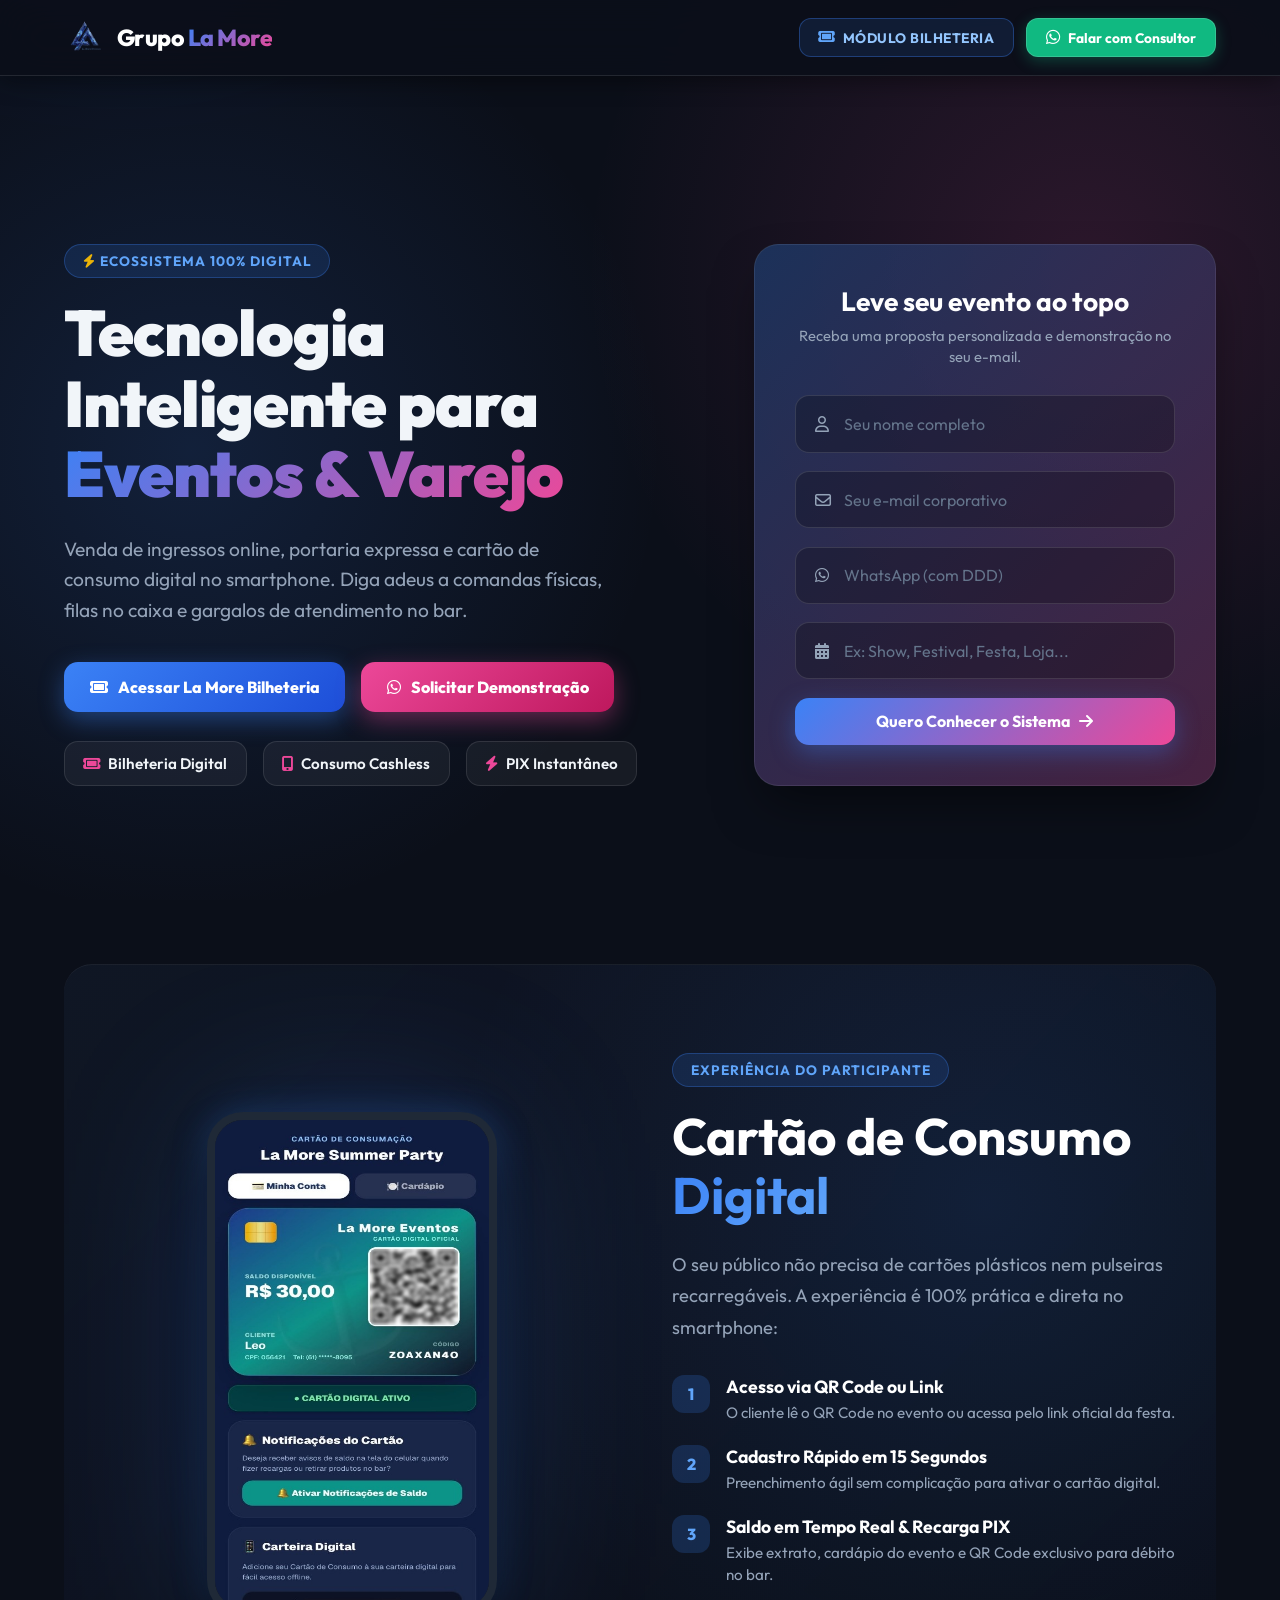
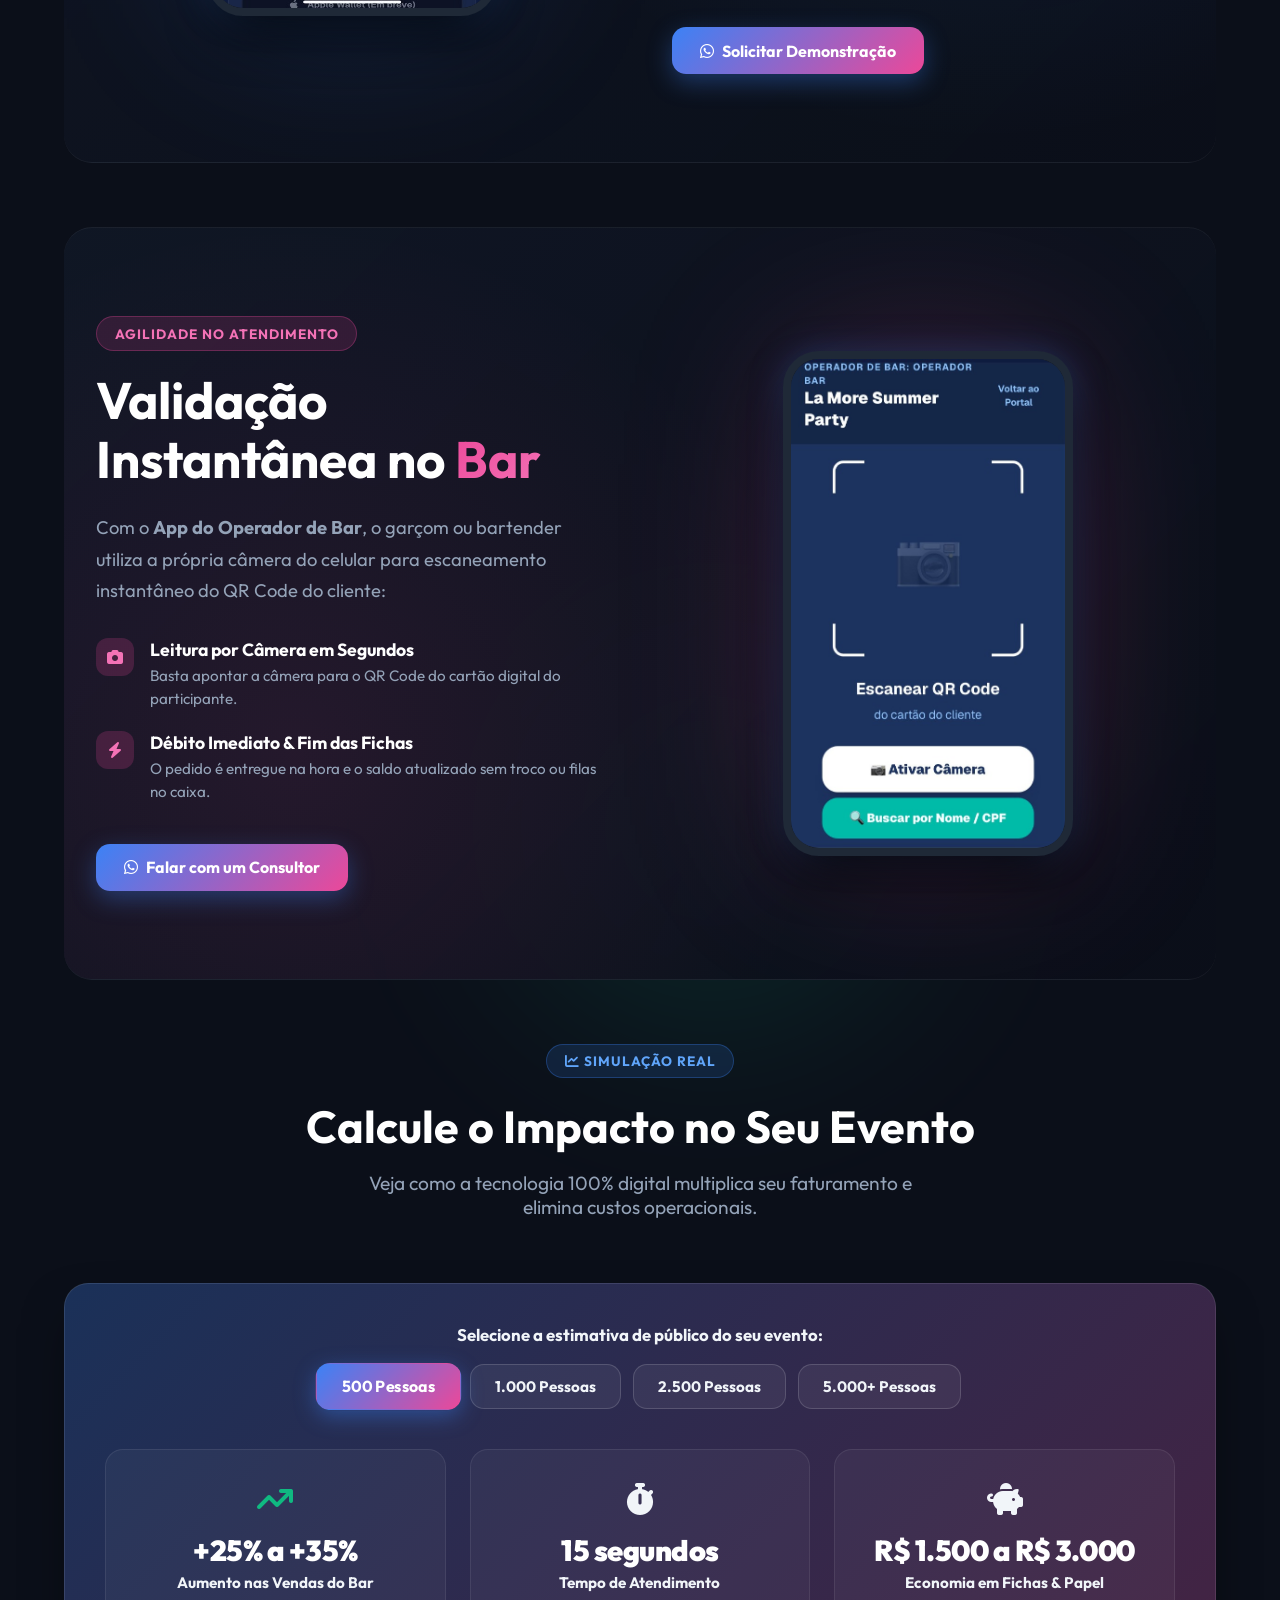
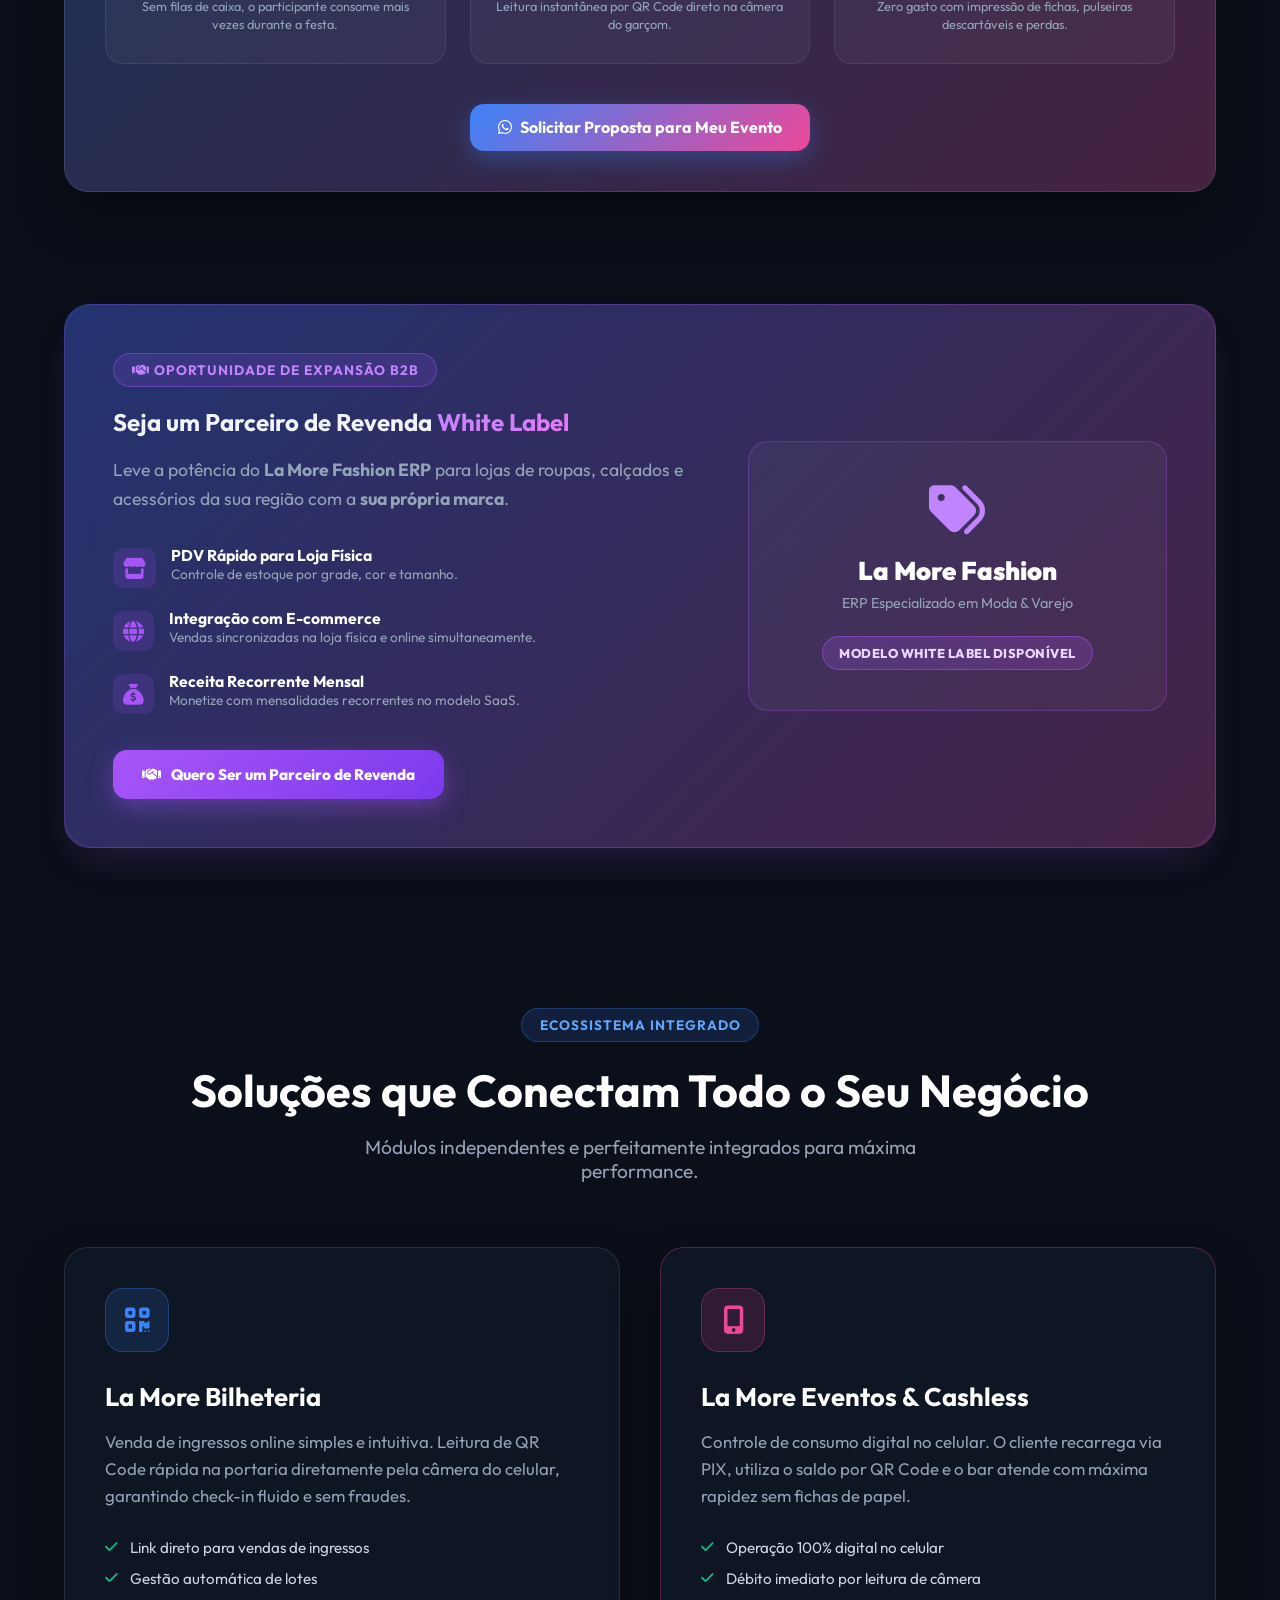
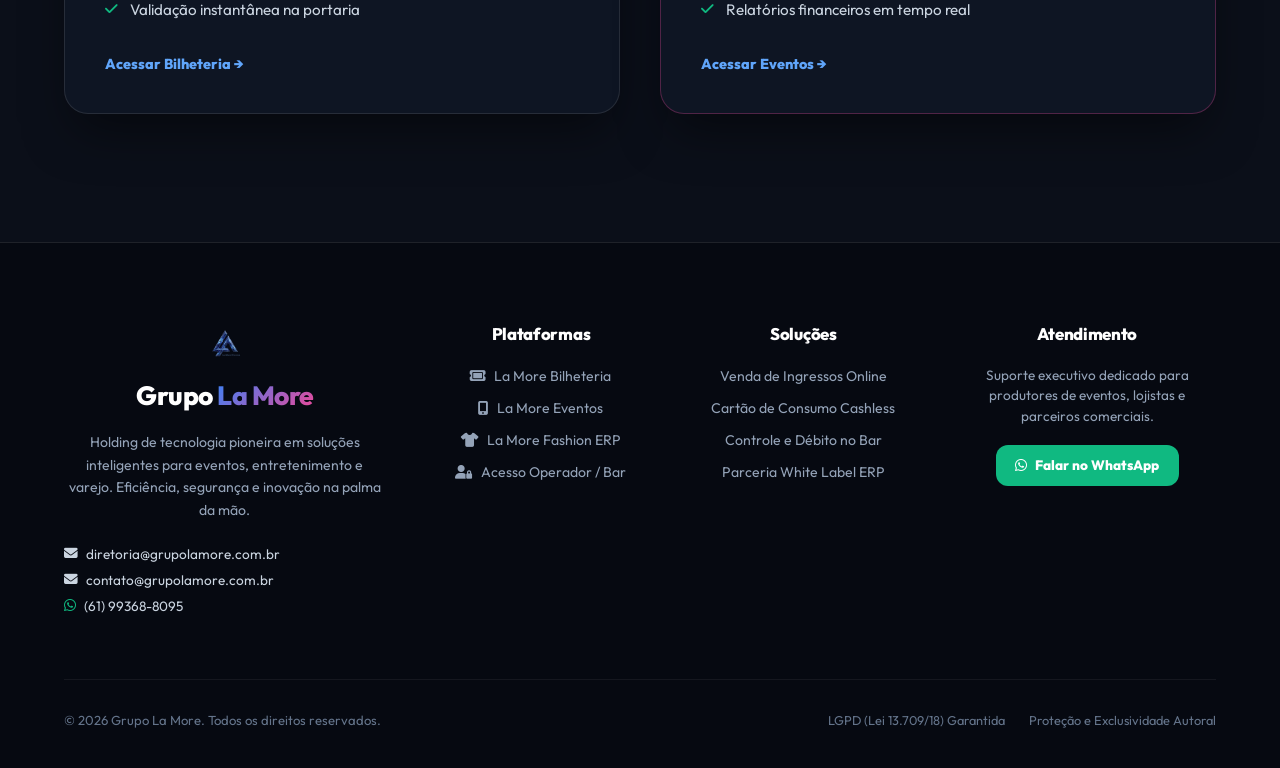
==== commit 10b6fc2a: "chore(ui): remove login link de eventos da navbar e ajusta destaque da bilheteria e demonstracao" ====
--- a/index.html
+++ b/index.html
@@ -1,4 +1,4 @@
-﻿<!DOCTYPE html>
+<!DOCTYPE html>
 <html lang="pt-BR">
 <head>
     <meta charset="UTF-8">
@@ -34,11 +34,7 @@
         <div class="nav-actions-row">
             <a href="https://bilheteria.grupolamore.com.br" target="_blank" class="btn-bilheteria">
                 <i class="fa-solid fa-ticket"></i>
-                <span>Bilheteria</span>
-            </a>
-            <a href="https://eventos.grupolamore.com.br" target="_blank" class="btn-eventos-nav">
-                <i class="fa-solid fa-mobile-screen-button"></i>
-                <span>Eventos & Bar</span>
+                <span>Módulo Bilheteria</span>
             </a>
             <a href="https://wa.me/5561993688095?text=Ol%C3%A1%2C%20gostaria%20de%20saber%20mais%20sobre%20as%20solu%C3%A7%C3%B5es%20do%20Grupo%20La%20More!" target="_blank" class="btn-consultor" id="chatbotBtn">
                 <i class="fa-brands fa-whatsapp"></i>
@@ -60,10 +56,10 @@
                 <!-- Botões de Acesso Rápido às Plataformas -->
                 <div class="hero-cta-buttons">
                     <a href="https://bilheteria.grupolamore.com.br" target="_blank" class="btn btn-hero-bilheteria">
-                        <i class="fa-solid fa-ticket"></i> Acessar Bilheteria
-                    </a>
-                    <a href="https://eventos.grupolamore.com.br" target="_blank" class="btn btn-hero-eventos">
-                        <i class="fa-solid fa-mobile-screen-button"></i> Plataforma de Eventos
+                        <i class="fa-solid fa-ticket"></i> Acessar La More Bilheteria
+                    </a>
+                    <a href="https://wa.me/5561993688095?text=Ol%C3%A1%2C%20gostaria%20de%20uma%20demonstra%C3%A7%C3%A3o%20do%20Cart%C3%A3o%20de%20Consumo%20Digital!" target="_blank" class="btn btn-hero-eventos">
+                        <i class="fa-brands fa-whatsapp"></i> Solicitar Demonstração
                     </a>
                 </div>
 
